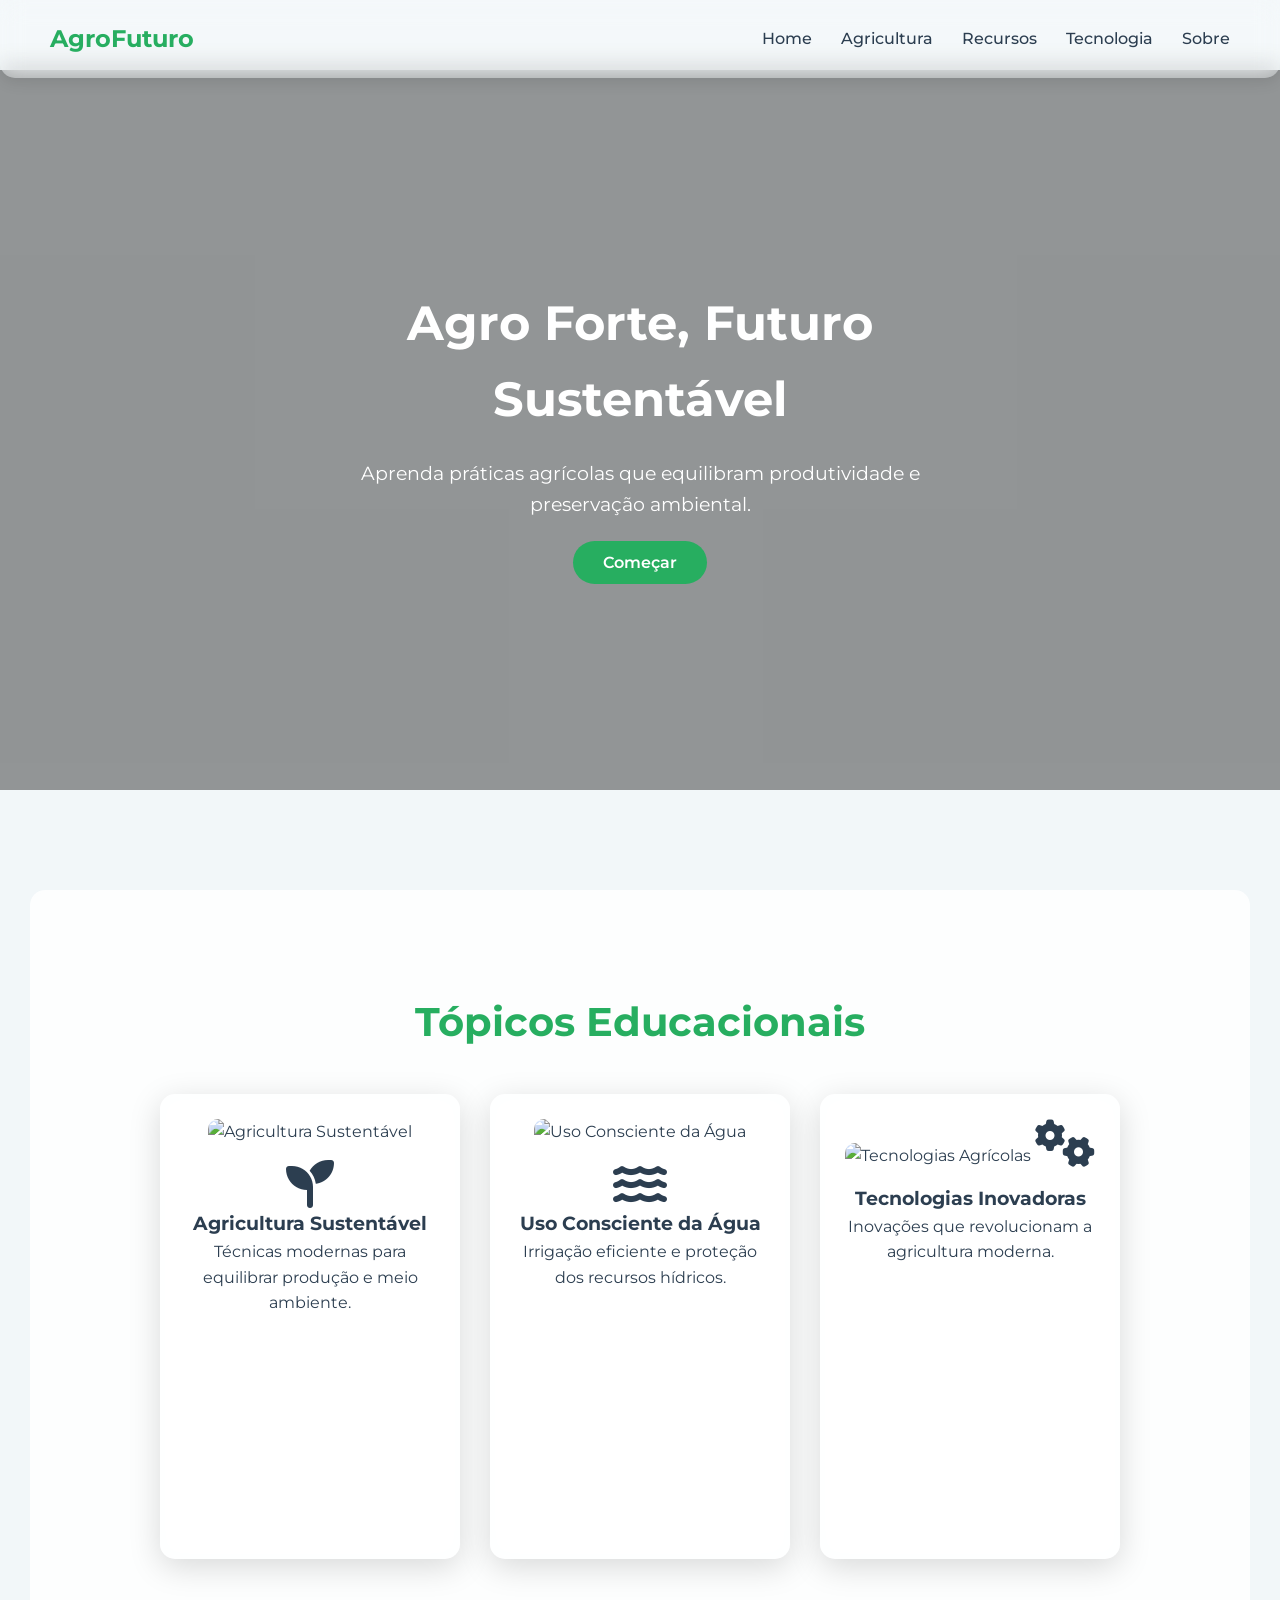
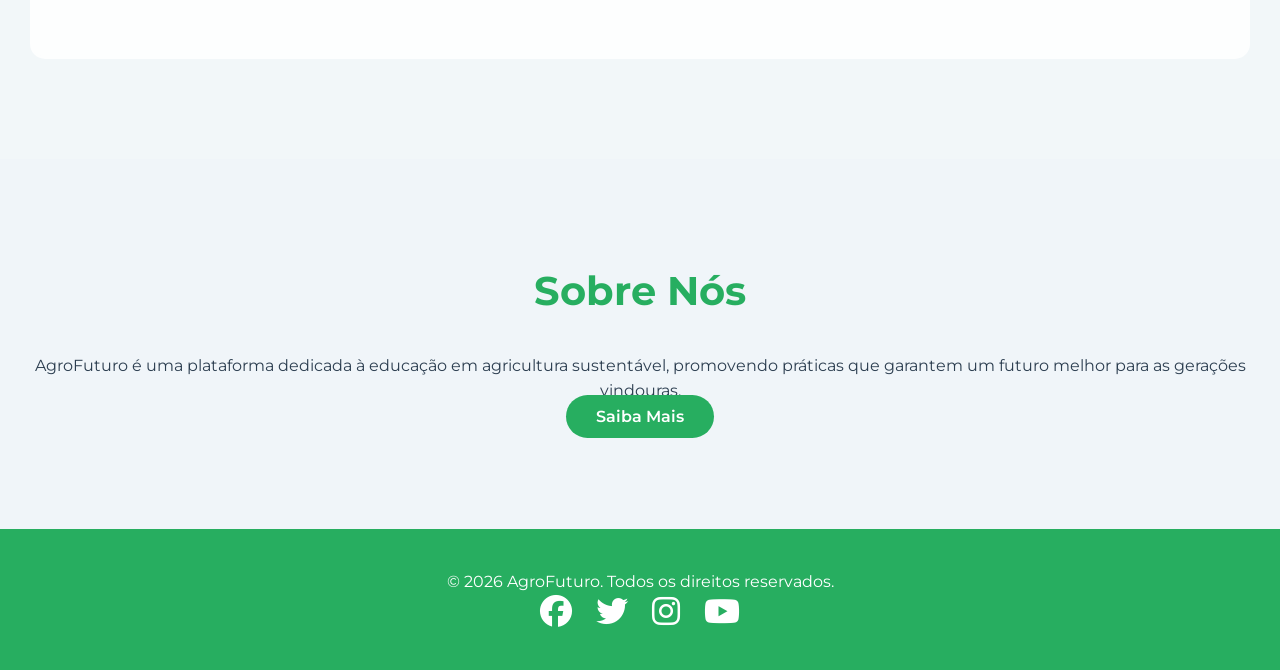
==== index.html @ 4028613e "att 1" ====
<!DOCTYPE html>
<html lang="pt-BR">
<head>
<meta charset="UTF-8">
<meta name="viewport" content="width=device-width, initial-scale=1.0">
<title>AgroFuturo - Home</title>
<link rel="stylesheet" href="style.css">
<link href="https://fonts.googleapis.com/css2?family=Montserrat:wght@400;500;600;700&display=swap" rel="stylesheet">
<link rel="stylesheet" href="https://cdnjs.cloudflare.com/ajax/libs/font-awesome/6.4.0/css/all.min.css">
</head>
<body>
<header id="navbar">
  <div class="logo">AgroFuturo</div>
  <nav>
    <a href="index.html">Home</a>
    <a href="agricultura.html">Agricultura</a>
    <a href="recursos.html">Recursos</a>
    <a href="tecnologia.html">Tecnologia</a>
    <a href="sobre.html">Sobre</a>
  </nav>
</header>

<section id="hero" style="background-image:url('https://images.unsplash.com/photo-1501004318641-b39e6451bec6?auto=format&fit=crop&w=1400&q=80');">
  <div class="hero-overlay">
    <div class="hero-content">
      <h1>Agro Forte, Futuro Sustentável</h1>
      <p>Aprenda práticas agrícolas que equilibram produtividade e preservação ambiental.</p>
      <a href="#topicos" class="btn">Começar</a>
    </div>
  </div>
</section>

<section id="topicos" class="section parallax-bg" style="background-image: url('https://images.unsplash.com/photo-1574943320219-553eb213f72d?auto=format&fit=crop&w=1400&q=80');">
  <div class="section-overlay">
    <h2>Tópicos Educacionais</h2>
    <div class="topics-container">
      <div class="topic-card fade-in">
        <img src="https://images.unsplash.com/photo-1514412076813-196c0c6f6f5d?auto=format&fit=crop&w=600&q=80" alt="Agricultura Sustentável">
        <i class="fas fa-seedling fa-3x"></i>
        <h3>Agricultura Sustentável</h3>
        <p>Técnicas modernas para equilibrar produção e meio ambiente.</p>
        <iframe width="100%" height="200" src="https://www.youtube.com/embed/VIDEO_ID_1" frameborder="0" allowfullscreen></iframe>
      </div>
      <div class="topic-card fade-in">
        <img src="https://images.unsplash.com/photo-1567306226416-28f0efdc88ce?auto=format&fit=crop&w=600&q=80" alt="Uso Consciente da Água">
        <i class="fas fa-water fa-3x"></i>
        <h3>Uso Consciente da Água</h3>
        <p>Irrigação eficiente e proteção dos recursos hídricos.</p>
        <iframe width="100%" height="200" src="https://www.youtube.com/embed/VIDEO_ID_2" frameborder="0" allowfullscreen></iframe>
      </div>
      <div class="topic-card fade-in">
        <img src="https://images.unsplash.com/photo-1592982375567-7b3930a7f9a0?auto=format&fit=crop&w=600&q=80" alt="Tecnologias Agrícolas">
        <i class="fas fa-cogs fa-3x"></i>
        <h3>Tecnologias Inovadoras</h3>
        <p>Inovações que revolucionam a agricultura moderna.</p>
        <iframe width="100%" height="200" src="https://www.youtube.com/embed/VIDEO_ID_3" frameborder="0" allowfullscreen></iframe>
      </div>
    </div>
  </div>
</section>

<section class="section section-alt">
  <h2>Sobre Nós</h2>
  <p>AgroFuturo é uma plataforma dedicada à educação em agricultura sustentável, promovendo práticas que garantem um futuro melhor para as gerações vindouras.</p>
  <a href="sobre.html" class="btn">Saiba Mais</a>
</section>

<footer>
  <p>&copy; 2026 AgroFuturo. Todos os direitos reservados.</p>
  <div class="socials">
    <a href="#"><i class="fab fa-facebook fa-2x"></i></a>
    <a href="#"><i class="fab fa-twitter fa-2x"></i></a>
    <a href="#"><i class="fab fa-instagram fa-2x"></i></a>
    <a href="#"><i class="fab fa-youtube fa-2x"></i></a>
  </div>
</footer>

<script src="script.js"></script>
</body>
</html>
---- style.css ----
/* Reset */
* { margin:0; padding:0; box-sizing:border-box; scroll-behavior: smooth; }
body { font-family: 'Montserrat', sans-serif; background:#f2f7f9; color:#2c3e50; line-height:1.6; }

/* Navbar glass */
header {
  position: fixed;
  width: 100%;
  top:0;
  left:0;
  display:flex;
  justify-content:space-between;
  align-items:center;
  padding:20px 50px;
  background: rgba(255,255,255,0.2);
  backdrop-filter: blur(12px);
  border-radius: 0 0 15px 15px;
  box-shadow: 0 4px 15px rgba(0,0,0,0.1);
  transition: all 0.3s ease;
  z-index: 1000;
}
header.scrolled { padding: 10px 100px; background: rgba(255,255,255,0.15); border-radius:0 0 15px 15px; }
header .logo { font-weight:700; font-size:1.5rem; color:#27ae60; }
header nav a { text-decoration:none; margin-left:25px; font-weight:500; color:#2c3e50; transition:color 0.3s; }
header nav a:hover { color:#27ae60; }

/* Hero */
section[id$='hero'] {
  height:80vh;
  background-size:cover;
  background-attachment: fixed;
  display:flex;
  justify-content:center;
  align-items:center;
  position:relative;
  margin-top:70px;
}
.hero-overlay { width:100%; height:100%; background: rgba(0,0,0,0.4); display:flex; justify-content:center; align-items:center; }
.hero-content { text-align:center; color:#fff; max-width:700px; padding:0 20px; }
.hero-content h1 { font-size:3rem; margin-bottom:20px; }
.hero-content p { font-size:1.2rem; margin-bottom:30px; }
.btn { padding:12px 30px; background:#27ae60; color:#fff; font-weight:600; border-radius:25px; text-decoration:none; transition:background 0.3s; }
.btn:hover { background:#1e8449; }

/* Sections */
.section { padding:100px 20px; text-align:center; }
.section-alt { background:#f0f5f9; }
.parallax-bg {
  background-size: cover;
  background-attachment: fixed;
  background-position: center;
  position: relative;
}
.section-overlay {
  background: rgba(255, 255, 255, 0.8);
  backdrop-filter: blur(5px);
  padding: 100px 20px;
  border-radius: 15px;
  margin: 0 10px;
}
.topics-container { display:flex; flex-wrap:wrap; justify-content:center; gap:30px; margin-top:40px; }

/* Cards */
.topic-card {
  background: rgba(255,255,255,0.25);
  backdrop-filter: blur(12px);
  padding:25px;
  border-radius:15px;
  width:300px;
  box-shadow:0 8px 32px rgba(0,0,0,0.15);
  transition: transform 0.3s, box-shadow 0.3s, opacity 0.5s;
  cursor:pointer;
  opacity:0;
  transform: translateY(50px);
  overflow: hidden;
}
.topic-card img { width:100%; border-radius:10px; margin-bottom:15px; transition: transform 0.3s; }
.topic-card iframe { width:100%; margin-top:10px; border-radius:10px; transition: transform 0.3s; }
.topic-card:hover { transform: translateY(-10px) scale(1.02); box-shadow:0 12px 32px rgba(0,0,0,0.25); }
.topic-card:hover img, .topic-card:hover iframe { transform: scale(1.05); }
.topic-card.active { opacity:1; transform: translateY(0); }
.topic-card.fade-in { animation: fadeIn 1s ease-out; }
.topic-card.slide-left { animation: slideLeft 1s ease-out; }
.topic-card.zoom { animation: zoom 1s ease-out; }

@keyframes fadeIn {
  from { opacity: 0; }
  to { opacity: 1; }
}
@keyframes slideLeft {
  from { transform: translateX(-50px); opacity: 0; }
  to { transform: translateX(0); opacity: 1; }
}
@keyframes zoom {
  from { transform: scale(0.8); opacity: 0; }
  to { transform: scale(1); opacity: 1; }
}

.section h2 { font-size:2.5rem; margin-bottom:30px; color:#27ae60; }

/* Footer */
footer { background:#27ae60; color:#fff; padding:40px 20px; text-align:center; }
footer .socials a { color:#fff; margin:0 10px; transition: color 0.3s; }
footer .socials a:hover { color:#dff0e0; }

/* Responsivo */
@media(max-width:768px){
  header { padding:15px 20px; }
  header.scrolled { padding:10px 30px; }
  .topics-container { flex-direction:column; align-items:center; }
  .topic-card { width:90%; }
  .hero-content h1 { font-size:2rem; }
  .hero-content p { font-size:1rem; }
  .section { padding:50px 20px; }
  .section-overlay { padding:50px 20px; }
}
@media(min-width:769px) and (max-width:1024px){
  .topics-container { gap:20px; }
  .topic-card { width:250px; }
}
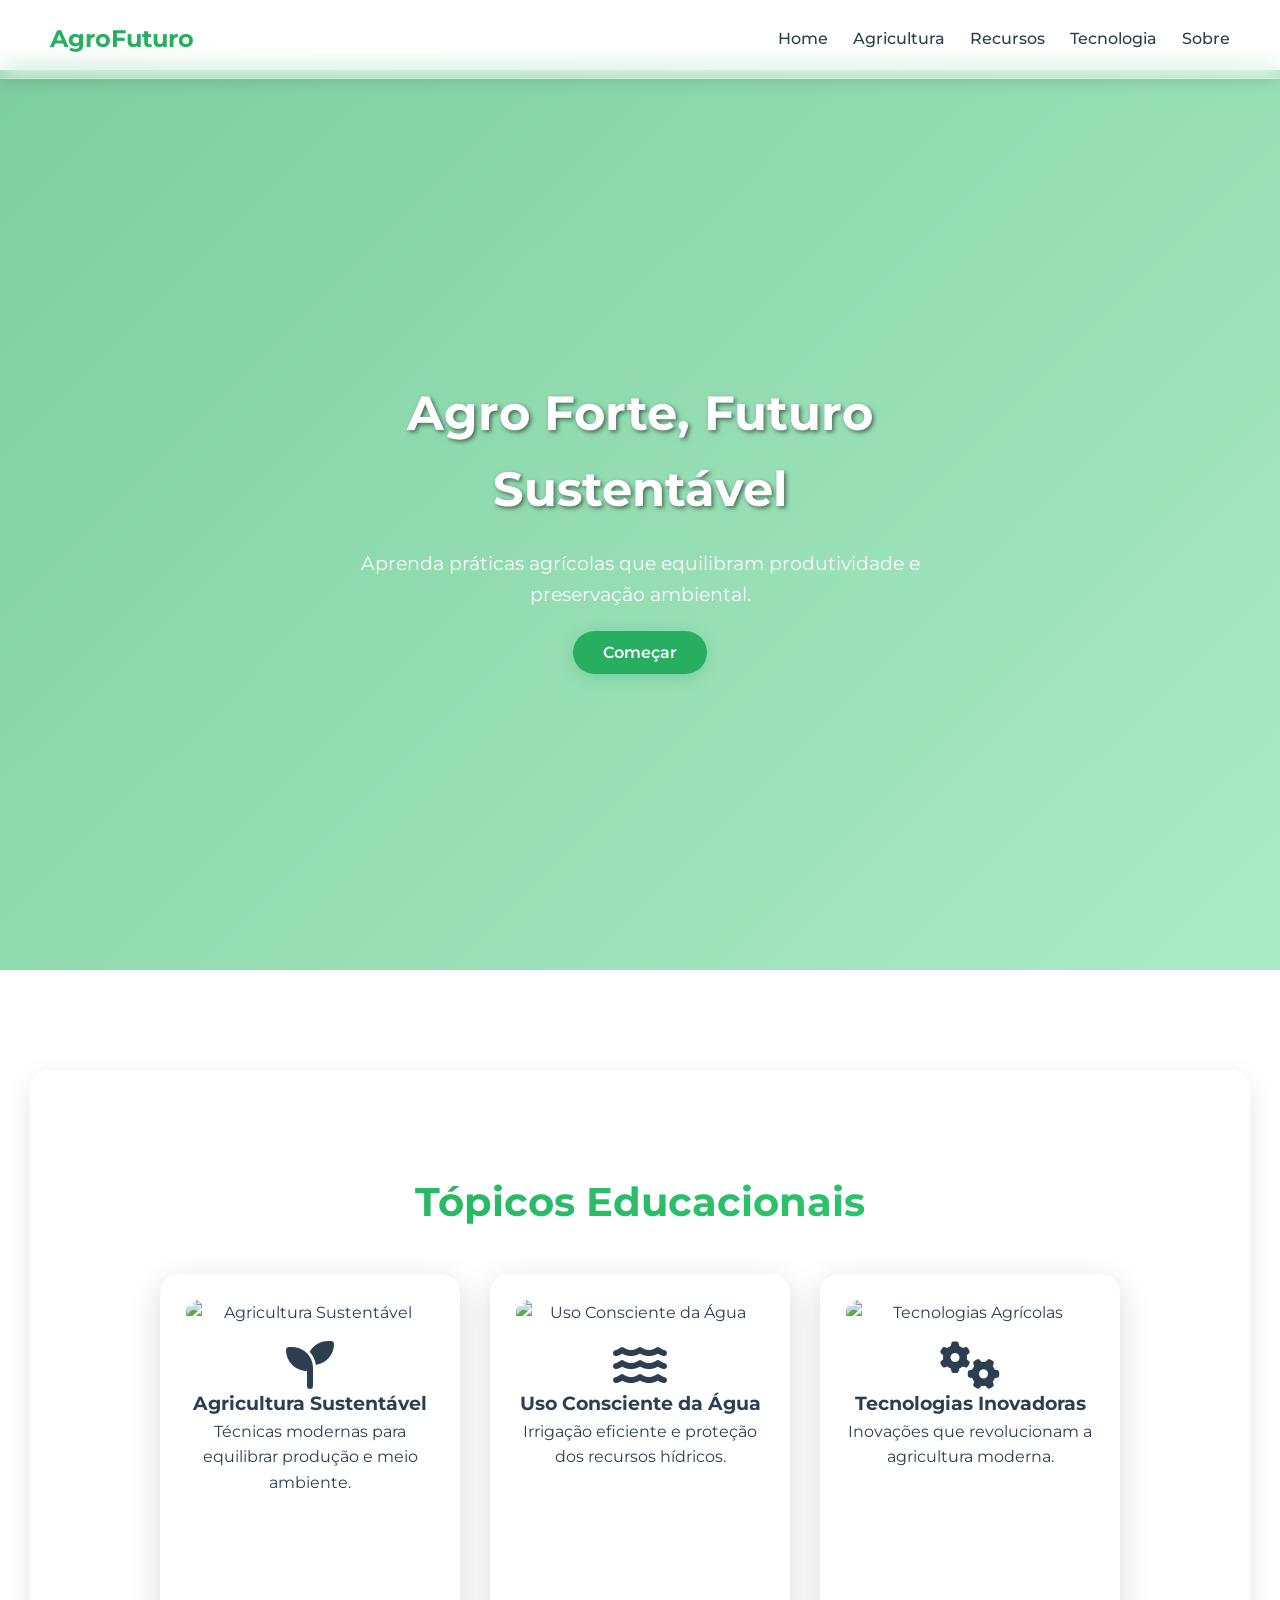
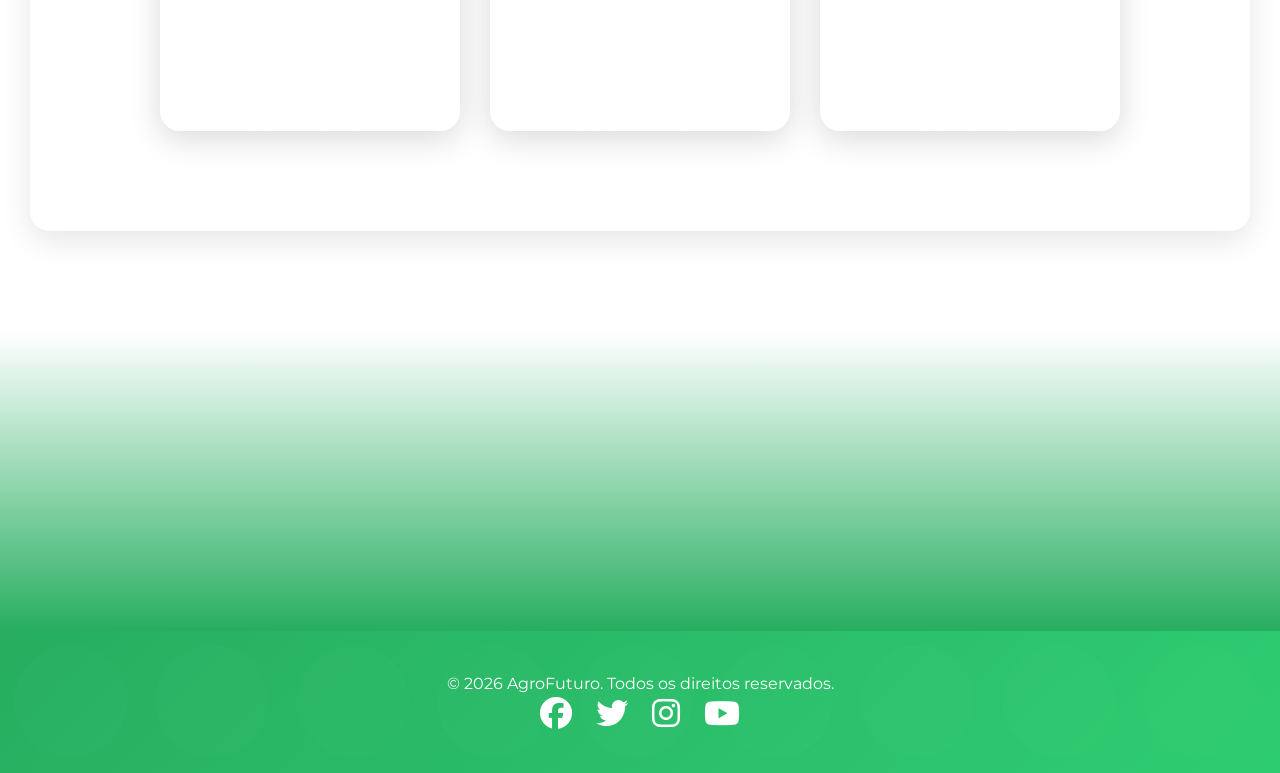
==== commit 04f9b590: "Novo ajuste" ====
--- a/index.html
+++ b/index.html
@@ -8,7 +8,10 @@
 <link href="https://fonts.googleapis.com/css2?family=Montserrat:wght@400;500;600;700&display=swap" rel="stylesheet">
 <link rel="stylesheet" href="https://cdnjs.cloudflare.com/ajax/libs/font-awesome/6.4.0/css/all.min.css">
 </head>
-<body>
+<body style="background: url('https://images.unsplash.com/photo-1501004318641-b39e6451bec6?auto=format&fit=crop&w=1400&q=80') fixed center / cover;">
+
+<div id="progress-bar"></div>
+
 <header id="navbar">
   <div class="logo">AgroFuturo</div>
   <nav>
@@ -18,9 +21,14 @@
     <a href="tecnologia.html">Tecnologia</a>
     <a href="sobre.html">Sobre</a>
   </nav>
+  <div class="hamburger">
+    <div></div>
+    <div></div>
+    <div></div>
+  </div>
 </header>
 
-<section id="hero" style="background-image:url('https://images.unsplash.com/photo-1501004318641-b39e6451bec6?auto=format&fit=crop&w=1400&q=80');">
+<section id="hero">
   <div class="hero-overlay">
     <div class="hero-content">
       <h1>Agro Forte, Futuro Sustentável</h1>
@@ -30,7 +38,7 @@
   </div>
 </section>
 
-<section id="topicos" class="section parallax-bg" style="background-image: url('https://images.unsplash.com/photo-1574943320219-553eb213f72d?auto=format&fit=crop&w=1400&q=80');">
+<section id="topicos" class="section">
   <div class="section-overlay">
     <h2>Tópicos Educacionais</h2>
     <div class="topics-container">
@@ -59,11 +67,7 @@
   </div>
 </section>
 
-<section class="section section-alt">
-  <h2>Sobre Nós</h2>
-  <p>AgroFuturo é uma plataforma dedicada à educação em agricultura sustentável, promovendo práticas que garantem um futuro melhor para as gerações vindouras.</p>
-  <a href="sobre.html" class="btn">Saiba Mais</a>
-</section>
+<section class="transition"></section>
 
 <footer>
   <p>&copy; 2026 AgroFuturo. Todos os direitos reservados.</p>
@@ -75,6 +79,8 @@
   </div>
 </footer>
 
+<button id="back-to-top"><i class="fas fa-arrow-up"></i></button>
+
 <script src="script.js"></script>
 </body>
 </html>
--- a/style.css
+++ b/style.css
@@ -1,6 +1,15 @@
 /* Reset */
 * { margin:0; padding:0; box-sizing:border-box; scroll-behavior: smooth; }
-body { font-family: 'Montserrat', sans-serif; background:#f2f7f9; color:#2c3e50; line-height:1.6; }
+:root {
+  --primary-color: #27ae60;
+  --secondary-color: #2ecc71;
+  --accent-color: #f39c12;
+  --text-color: #2c3e50;
+  --bg-color: #f2f7f9;
+  --glass-bg: rgba(255,255,255,0.2);
+  --glass-border: rgba(255,255,255,0.3);
+}
+body { font-family: 'Montserrat', sans-serif; background: var(--bg-color); color: var(--text-color); line-height:1.6; }
 
 /* Navbar glass */
 header {
@@ -12,39 +21,56 @@
   justify-content:space-between;
   align-items:center;
   padding:20px 50px;
-  background: rgba(255,255,255,0.2);
+  background: var(--glass-bg);
   backdrop-filter: blur(12px);
-  border-radius: 0 0 15px 15px;
+  border-bottom: 1px solid var(--glass-border);
   box-shadow: 0 4px 15px rgba(0,0,0,0.1);
   transition: all 0.3s ease;
   z-index: 1000;
 }
-header.scrolled { padding: 10px 100px; background: rgba(255,255,255,0.15); border-radius:0 0 15px 15px; }
-header .logo { font-weight:700; font-size:1.5rem; color:#27ae60; }
-header nav a { text-decoration:none; margin-left:25px; font-weight:500; color:#2c3e50; transition:color 0.3s; }
-header nav a:hover { color:#27ae60; }
+header.scrolled { padding: 10px 100px; background: rgba(255,255,255,0.15); }
+header .logo { font-weight:700; font-size:1.5rem; color: var(--primary-color); }
+header nav { display: flex; }
+header nav a { text-decoration:none; margin-left:25px; font-weight:500; color: var(--text-color); transition:color 0.3s; position: relative; }
+header nav a::after { content: ''; position: absolute; width: 0; height: 2px; bottom: -5px; left: 0; background: var(--primary-color); transition: width 0.3s; }
+header nav a:hover::after { width: 100%; }
+header nav a:hover { color: var(--primary-color); }
+
+/* Hamburger Menu */
+.hamburger { display: none; cursor: pointer; }
+.hamburger div { width: 25px; height: 3px; background: var(--text-color); margin: 5px; transition: 0.3s; }
+.hamburger.active div:nth-child(1) { transform: rotate(-45deg) translate(-5px, 6px); }
+.hamburger.active div:nth-child(2) { opacity: 0; }
+.hamburger.active div:nth-child(3) { transform: rotate(45deg) translate(-5px, -6px); }
+nav.active { display: flex; flex-direction: column; position: absolute; top: 100%; left: 0; width: 100%; background: var(--glass-bg); backdrop-filter: blur(12px); padding: 20px; }
+nav.active a { margin: 10px 0; }
 
 /* Hero */
 section[id$='hero'] {
-  height:80vh;
+  height:100vh;
   background-size:cover;
-  background-attachment: fixed;
+  background-attachment: scroll;
   display:flex;
   justify-content:center;
   align-items:center;
   position:relative;
   margin-top:70px;
 }
-.hero-overlay { width:100%; height:100%; background: rgba(0,0,0,0.4); display:flex; justify-content:center; align-items:center; }
-.hero-content { text-align:center; color:#fff; max-width:700px; padding:0 20px; }
-.hero-content h1 { font-size:3rem; margin-bottom:20px; }
+.hero-overlay { width:100%; height:100%; background: linear-gradient(135deg, rgba(39,174,96,0.6), rgba(46,204,113,0.4)); display:flex; justify-content:center; align-items:center; }
+.hero-content { text-align:center; color:#fff; max-width:700px; padding:0 20px; animation: fadeInUp 1s ease-out; }
+.hero-content h1 { font-size:3rem; margin-bottom:20px; text-shadow: 2px 2px 4px rgba(0,0,0,0.5); }
 .hero-content p { font-size:1.2rem; margin-bottom:30px; }
-.btn { padding:12px 30px; background:#27ae60; color:#fff; font-weight:600; border-radius:25px; text-decoration:none; transition:background 0.3s; }
-.btn:hover { background:#1e8449; }
+.btn { padding:12px 30px; background: var(--primary-color); color:#fff; font-weight:600; border-radius:25px; text-decoration:none; transition: all 0.3s; box-shadow: 0 4px 15px rgba(39,174,96,0.3); }
+.btn:hover { background: var(--secondary-color); transform: translateY(-2px); box-shadow: 0 6px 20px rgba(39,174,96,0.4); }
+
+@keyframes fadeInUp {
+  from { opacity: 0; transform: translateY(30px); }
+  to { opacity: 1; transform: translateY(0); }
+}
 
 /* Sections */
 .section { padding:100px 20px; text-align:center; }
-.section-alt { background:#f0f5f9; }
+.section-alt { background: linear-gradient(135deg, var(--bg-color), #e8f5e8); }
 .parallax-bg {
   background-size: cover;
   background-attachment: fixed;
@@ -52,61 +78,80 @@
   position: relative;
 }
 .section-overlay {
-  background: rgba(255, 255, 255, 0.8);
-  backdrop-filter: blur(5px);
+  background: rgba(255, 255, 255, 0.3);
+  backdrop-filter: blur(10px);
   padding: 100px 20px;
-  border-radius: 15px;
+  border-radius: 20px;
   margin: 0 10px;
+  box-shadow: 0 10px 30px rgba(0,0,0,0.1);
 }
 .topics-container { display:flex; flex-wrap:wrap; justify-content:center; gap:30px; margin-top:40px; }
 
 /* Cards */
 .topic-card {
-  background: rgba(255,255,255,0.25);
-  backdrop-filter: blur(12px);
+  background: linear-gradient(135deg, rgba(255,255,255,0.3), rgba(255,255,255,0.1));
+  backdrop-filter: blur(15px);
   padding:25px;
-  border-radius:15px;
+  border-radius:20px;
   width:300px;
   box-shadow:0 8px 32px rgba(0,0,0,0.15);
-  transition: transform 0.3s, box-shadow 0.3s, opacity 0.5s;
+  transition: all 0.4s cubic-bezier(0.25, 0.46, 0.45, 0.94);
   cursor:pointer;
-  opacity:0;
-  transform: translateY(50px);
+  opacity:1;
+  transform: translateY(0) scale(1);
   overflow: hidden;
-}
-.topic-card img { width:100%; border-radius:10px; margin-bottom:15px; transition: transform 0.3s; }
-.topic-card iframe { width:100%; margin-top:10px; border-radius:10px; transition: transform 0.3s; }
-.topic-card:hover { transform: translateY(-10px) scale(1.02); box-shadow:0 12px 32px rgba(0,0,0,0.25); }
-.topic-card:hover img, .topic-card:hover iframe { transform: scale(1.05); }
-.topic-card.active { opacity:1; transform: translateY(0); }
-.topic-card.fade-in { animation: fadeIn 1s ease-out; }
-.topic-card.slide-left { animation: slideLeft 1s ease-out; }
-.topic-card.zoom { animation: zoom 1s ease-out; }
+  border: 1px solid rgba(255,255,255,0.2);
+  min-height: 450px;
+  display: flex;
+  flex-direction: column;
+  justify-content: space-between;
+}
+.topic-card img { width:100%; border-radius:15px; margin-bottom:15px; transition: transform 0.4s; }
+.topic-card iframe { width:100%; margin-top:10px; border-radius:15px; transition: transform 0.4s; flex-grow: 1; }
+.topic-card:hover { transform: translateY(-15px) scale(1.05); box-shadow:0 15px 40px rgba(0,0,0,0.2); }
+.topic-card:hover img, .topic-card:hover iframe { transform: scale(1.08); }
+.topic-card.active { opacity:1; transform: translateY(0) scale(1); }
+.topic-card.fade-in { animation: fadeIn 1.2s ease-out; }
+.topic-card.slide-left { animation: slideLeft 1.2s ease-out; }
+.topic-card.zoom { animation: zoom 1.2s ease-out; }
 
 @keyframes fadeIn {
-  from { opacity: 0; }
-  to { opacity: 1; }
+  from { opacity: 0; transform: translateY(50px) scale(0.9); }
+  to { opacity: 1; transform: translateY(0) scale(1); }
 }
 @keyframes slideLeft {
-  from { transform: translateX(-50px); opacity: 0; }
-  to { transform: translateX(0); opacity: 1; }
+  from { transform: translateX(-50px) scale(0.9); opacity: 0; }
+  to { transform: translateX(0) scale(1); opacity: 1; }
 }
 @keyframes zoom {
   from { transform: scale(0.8); opacity: 0; }
   to { transform: scale(1); opacity: 1; }
 }
 
-.section h2 { font-size:2.5rem; margin-bottom:30px; color:#27ae60; }
+.section h2 { font-size:2.5rem; margin-bottom:30px; color: var(--primary-color); background: linear-gradient(45deg, var(--primary-color), var(--secondary-color)); background-clip: text; -webkit-background-clip: text; -webkit-text-fill-color: transparent; }
 
 /* Footer */
-footer { background:#27ae60; color:#fff; padding:40px 20px; text-align:center; }
-footer .socials a { color:#fff; margin:0 10px; transition: color 0.3s; }
-footer .socials a:hover { color:#dff0e0; }
-
-/* Responsivo */
+footer { background: linear-gradient(135deg, var(--primary-color), var(--secondary-color)); color:#fff; padding:40px 20px; text-align:center; position: relative; }
+footer::before { content: ''; position: absolute; top: 0; left: 0; right: 0; bottom: 0; background: url('data:image/svg+xml,<svg xmlns="http://www.w3.org/2000/svg" viewBox="0 0 100 100"><circle cx="50" cy="50" r="40" fill="rgba(255,255,255,0.1)"/></svg>') repeat; opacity: 0.1; }
+footer .socials a { color:#fff; margin:0 10px; transition: all 0.3s; }
+footer .socials a:hover { color: var(--accent-color); transform: scale(1.2); }
+
+/* Scroll Progress Bar */
+#progress-bar {
+  position: fixed;
+  top: 0;
+  left: 0;
+  width: 0%;
+  height: 4px;
+  background: linear-gradient(90deg, var(--primary-color), var(--secondary-color));
+  z-index: 1001;
+  transition: width 0.3s ease;
+}
 @media(max-width:768px){
   header { padding:15px 20px; }
   header.scrolled { padding:10px 30px; }
+  header nav { display: none; }
+  .hamburger { display: block; }
   .topics-container { flex-direction:column; align-items:center; }
   .topic-card { width:90%; }
   .hero-content h1 { font-size:2rem; }
@@ -117,4 +162,40 @@
 @media(min-width:769px) and (max-width:1024px){
   .topics-container { gap:20px; }
   .topic-card { width:250px; }
+}
+
+/* Back to Top Button */
+#back-to-top {
+  position: fixed;
+  bottom: 20px;
+  right: 20px;
+  width: 50px;
+  height: 50px;
+  background: var(--primary-color);
+  color: #fff;
+  border: none;
+  border-radius: 50%;
+  cursor: pointer;
+  opacity: 0;
+  visibility: hidden;
+  transition: all 0.3s;
+  z-index: 1000;
+  box-shadow: 0 4px 15px rgba(39,174,96,0.3);
+  display: flex;
+  align-items: center;
+  justify-content: center;
+}
+#back-to-top:hover {
+  background: var(--secondary-color);
+  transform: scale(1.1);
+}
+#back-to-top.show {
+  opacity: 1;
+  visibility: visible;
+}
+
+/* Transition section */
+.transition {
+  height: 300px;
+  background: linear-gradient(to bottom, rgba(255,255,255,0) 0%, var(--primary-color) 100%);
 }
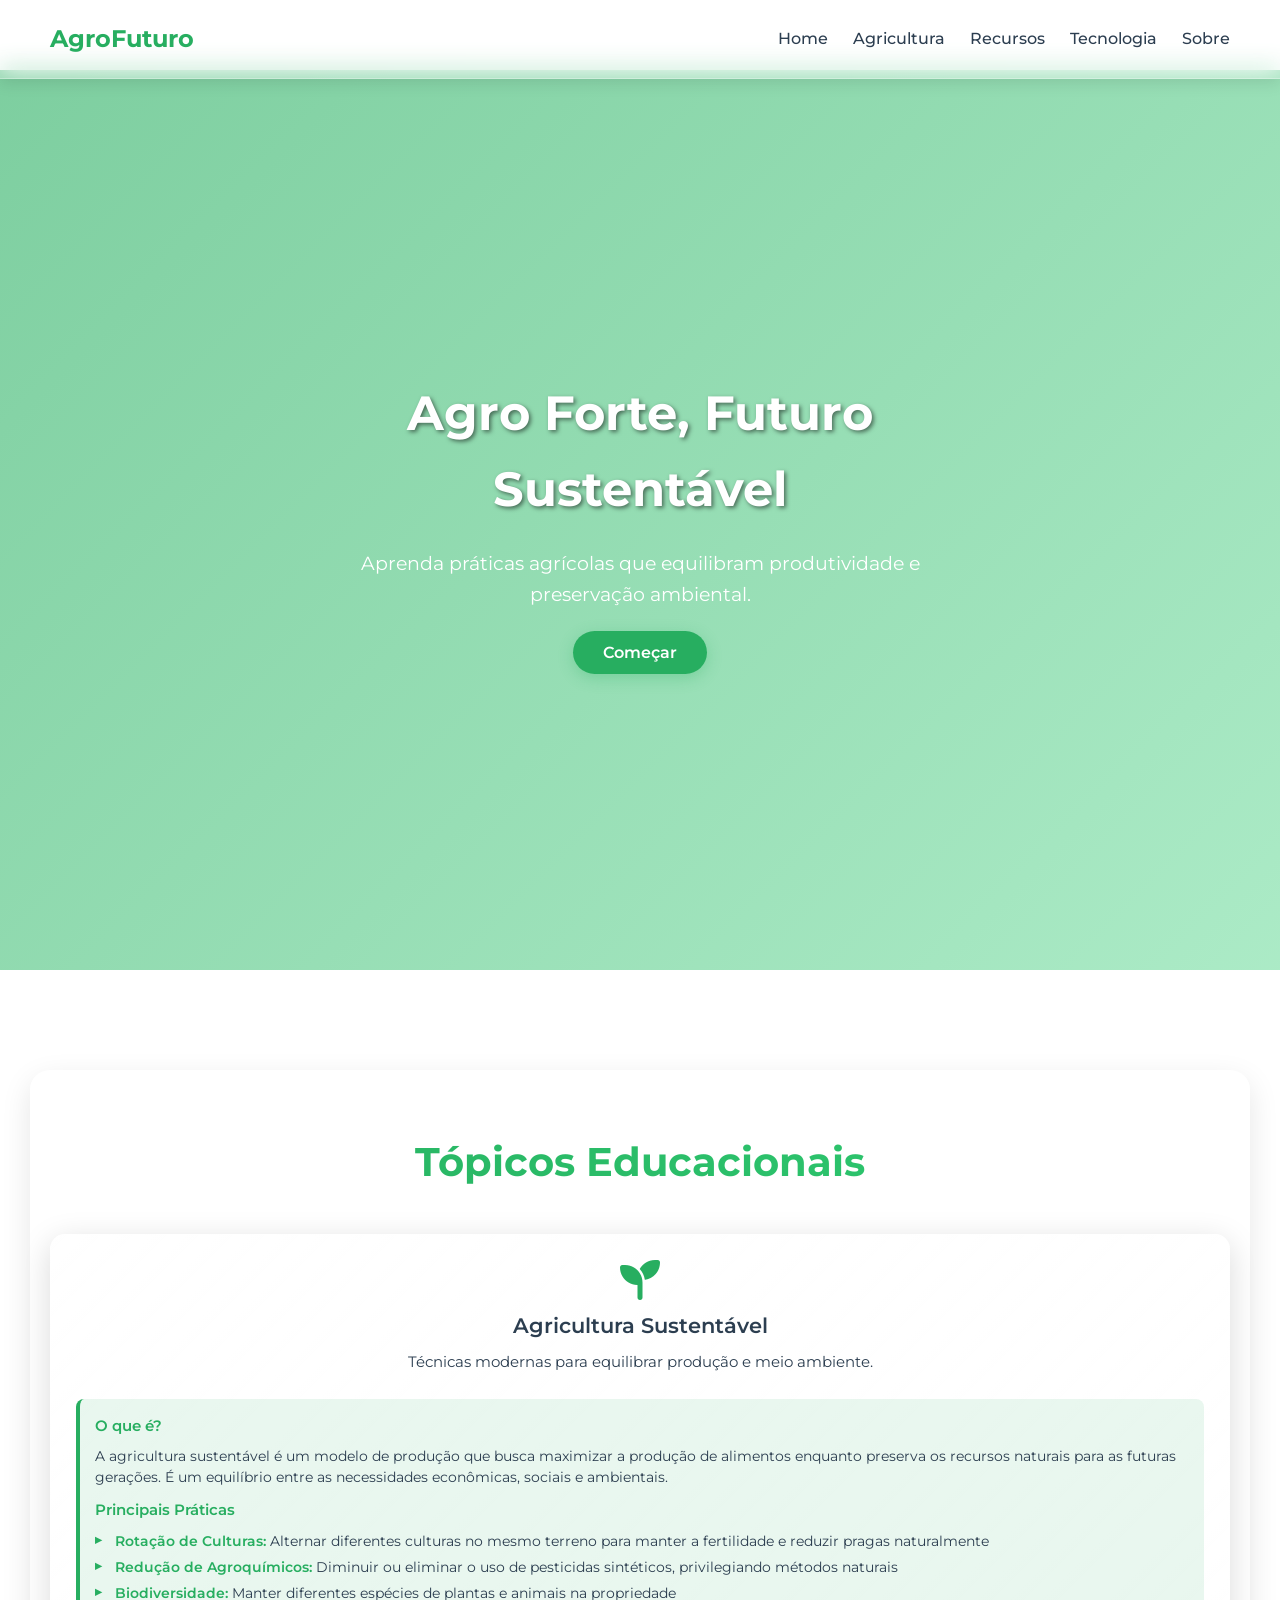
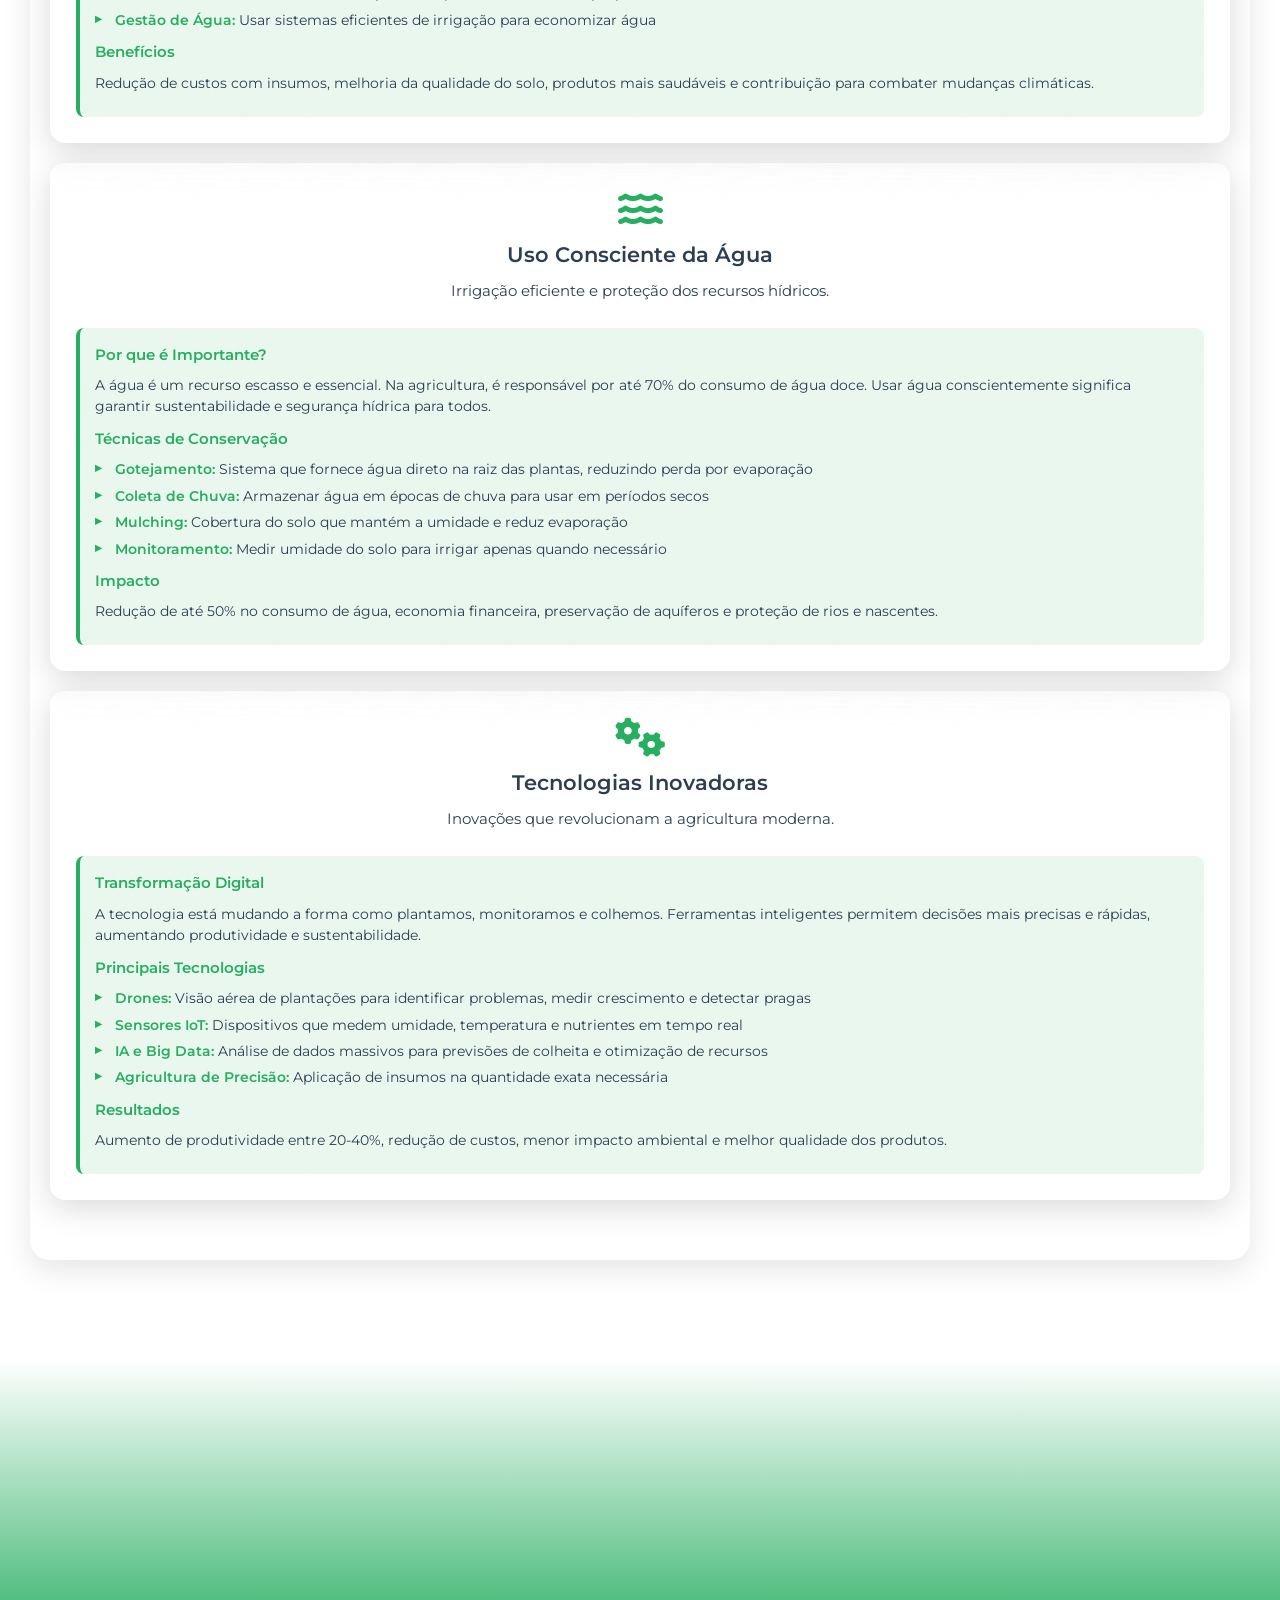
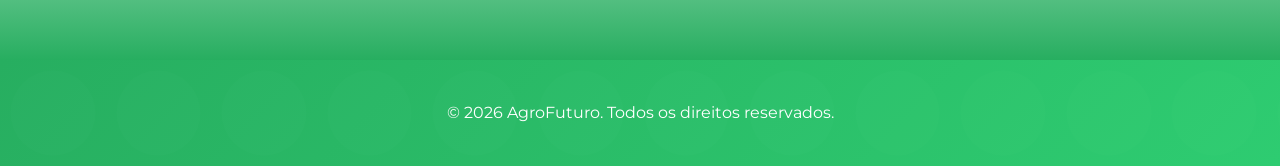
==== commit 152db3c9: "att 3" ====
--- a/index.html
+++ b/index.html
@@ -43,25 +43,64 @@
     <h2>Tópicos Educacionais</h2>
     <div class="topics-container">
       <div class="topic-card fade-in">
-        <img src="https://images.unsplash.com/photo-1514412076813-196c0c6f6f5d?auto=format&fit=crop&w=600&q=80" alt="Agricultura Sustentável">
         <i class="fas fa-seedling fa-3x"></i>
         <h3>Agricultura Sustentável</h3>
         <p>Técnicas modernas para equilibrar produção e meio ambiente.</p>
-        <iframe width="100%" height="200" src="https://www.youtube.com/embed/VIDEO_ID_1" frameborder="0" allowfullscreen></iframe>
+        <div class="topic-explanation">
+          <h4>O que é?</h4>
+          <p>A agricultura sustentável é um modelo de produção que busca maximizar a produção de alimentos enquanto preserva os recursos naturais para as futuras gerações. É um equilíbrio entre as necessidades econômicas, sociais e ambientais.</p>
+          
+          <h4>Principais Práticas</h4>
+          <ul>
+            <li><strong>Rotação de Culturas:</strong> Alternar diferentes culturas no mesmo terreno para manter a fertilidade e reduzir pragas naturalmente</li>
+            <li><strong>Redução de Agroquímicos:</strong> Diminuir ou eliminar o uso de pesticidas sintéticos, privilegiando métodos naturais</li>
+            <li><strong>Biodiversidade:</strong> Manter diferentes espécies de plantas e animais na propriedade</li>
+            <li><strong>Gestão de Água:</strong> Usar sistemas eficientes de irrigação para economizar água</li>
+          </ul>
+          
+          <h4>Benefícios</h4>
+          <p>Redução de custos com insumos, melhoria da qualidade do solo, produtos mais saudáveis e contribuição para combater mudanças climáticas.</p>
+        </div>
       </div>
       <div class="topic-card fade-in">
-        <img src="https://images.unsplash.com/photo-1567306226416-28f0efdc88ce?auto=format&fit=crop&w=600&q=80" alt="Uso Consciente da Água">
         <i class="fas fa-water fa-3x"></i>
         <h3>Uso Consciente da Água</h3>
         <p>Irrigação eficiente e proteção dos recursos hídricos.</p>
-        <iframe width="100%" height="200" src="https://www.youtube.com/embed/VIDEO_ID_2" frameborder="0" allowfullscreen></iframe>
+        <div class="topic-explanation">
+          <h4>Por que é Importante?</h4>
+          <p>A água é um recurso escasso e essencial. Na agricultura, é responsável por até 70% do consumo de água doce. Usar água conscientemente significa garantir sustentabilidade e segurança hídrica para todos.</p>
+          
+          <h4>Técnicas de Conservação</h4>
+          <ul>
+            <li><strong>Gotejamento:</strong> Sistema que fornece água direto na raiz das plantas, reduzindo perda por evaporação</li>
+            <li><strong>Coleta de Chuva:</strong> Armazenar água em épocas de chuva para usar em períodos secos</li>
+            <li><strong>Mulching:</strong> Cobertura do solo que mantém a umidade e reduz evaporação</li>
+            <li><strong>Monitoramento:</strong> Medir umidade do solo para irrigar apenas quando necessário</li>
+          </ul>
+          
+          <h4>Impacto</h4>
+          <p>Redução de até 50% no consumo de água, economia financeira, preservação de aquíferos e proteção de rios e nascentes.</p>
+        </div>
       </div>
       <div class="topic-card fade-in">
-        <img src="https://images.unsplash.com/photo-1592982375567-7b3930a7f9a0?auto=format&fit=crop&w=600&q=80" alt="Tecnologias Agrícolas">
         <i class="fas fa-cogs fa-3x"></i>
         <h3>Tecnologias Inovadoras</h3>
         <p>Inovações que revolucionam a agricultura moderna.</p>
-        <iframe width="100%" height="200" src="https://www.youtube.com/embed/VIDEO_ID_3" frameborder="0" allowfullscreen></iframe>
+        <div class="topic-explanation">
+          <h4>Transformação Digital</h4>
+          <p>A tecnologia está mudando a forma como plantamos, monitoramos e colhemos. Ferramentas inteligentes permitem decisões mais precisas e rápidas, aumentando produtividade e sustentabilidade.</p>
+          
+          <h4>Principais Tecnologias</h4>
+          <ul>
+            <li><strong>Drones:</strong> Visão aérea de plantações para identificar problemas, medir crescimento e detectar pragas</li>
+            <li><strong>Sensores IoT:</strong> Dispositivos que medem umidade, temperatura e nutrientes em tempo real</li>
+            <li><strong>IA e Big Data:</strong> Análise de dados massivos para previsões de colheita e otimização de recursos</li>
+            <li><strong>Agricultura de Precisão:</strong> Aplicação de insumos na quantidade exata necessária</li>
+          </ul>
+          
+          <h4>Resultados</h4>
+          <p>Aumento de produtividade entre 20-40%, redução de custos, menor impacto ambiental e melhor qualidade dos produtos.</p>
+        </div>
       </div>
     </div>
   </div>
@@ -71,12 +110,6 @@
 
 <footer>
   <p>&copy; 2026 AgroFuturo. Todos os direitos reservados.</p>
-  <div class="socials">
-    <a href="#"><i class="fab fa-facebook fa-2x"></i></a>
-    <a href="#"><i class="fab fa-twitter fa-2x"></i></a>
-    <a href="#"><i class="fab fa-instagram fa-2x"></i></a>
-    <a href="#"><i class="fab fa-youtube fa-2x"></i></a>
-  </div>
 </footer>
 
 <button id="back-to-top"><i class="fas fa-arrow-up"></i></button>
--- a/style.css
+++ b/style.css
@@ -80,41 +80,101 @@
 .section-overlay {
   background: rgba(255, 255, 255, 0.3);
   backdrop-filter: blur(10px);
-  padding: 100px 20px;
+  padding: 60px 20px;
   border-radius: 20px;
   margin: 0 10px;
   box-shadow: 0 10px 30px rgba(0,0,0,0.1);
 }
-.topics-container { display:flex; flex-wrap:wrap; justify-content:center; gap:30px; margin-top:40px; }
+.topics-container { 
+  display: flex; 
+  flex-direction: column;
+  justify-content: flex-start;
+  gap: 20px; 
+  margin-top: 40px;
+  width: 100%;
+}
 
 /* Cards */
 .topic-card {
   background: linear-gradient(135deg, rgba(255,255,255,0.3), rgba(255,255,255,0.1));
   backdrop-filter: blur(15px);
-  padding:25px;
-  border-radius:20px;
-  width:300px;
-  box-shadow:0 8px 32px rgba(0,0,0,0.15);
+  padding: 25px;
+  border-radius: 15px;
+  width: 100%;
+  max-width: 1200px;
+  margin: 0 auto;
+  box-shadow: 0 8px 32px rgba(0,0,0,0.15);
   transition: all 0.4s cubic-bezier(0.25, 0.46, 0.45, 0.94);
-  cursor:pointer;
-  opacity:1;
+  cursor: pointer;
+  opacity: 1;
   transform: translateY(0) scale(1);
-  overflow: hidden;
+  overflow: visible;
   border: 1px solid rgba(255,255,255,0.2);
-  min-height: 450px;
+  height: auto;
   display: flex;
   flex-direction: column;
-  justify-content: space-between;
+  justify-content: flex-start;
+  flex-shrink: 0;
 }
 .topic-card img { width:100%; border-radius:15px; margin-bottom:15px; transition: transform 0.4s; }
-.topic-card iframe { width:100%; margin-top:10px; border-radius:15px; transition: transform 0.4s; flex-grow: 1; }
 .topic-card:hover { transform: translateY(-15px) scale(1.05); box-shadow:0 15px 40px rgba(0,0,0,0.2); }
-.topic-card:hover img, .topic-card:hover iframe { transform: scale(1.08); }
+.topic-card:hover img { transform: scale(1.08); }
 .topic-card.active { opacity:1; transform: translateY(0) scale(1); }
 .topic-card.fade-in { animation: fadeIn 1.2s ease-out; }
 .topic-card.slide-left { animation: slideLeft 1.2s ease-out; }
 .topic-card.zoom { animation: zoom 1.2s ease-out; }
 
+/* Topic Explanation */
+.topic-explanation {
+  background: rgba(39, 174, 96, 0.1);
+  border-left: 4px solid var(--primary-color);
+  padding: 15px;
+  border-radius: 8px;
+  margin-top: 10px;
+  text-align: left;
+}
+.topic-explanation h4 {
+  font-size: 0.95rem;
+  color: var(--primary-color);
+  margin-bottom: 8px;
+  margin-top: 10px;
+  font-weight: 600;
+}
+.topic-explanation h4:first-child {
+  margin-top: 0;
+}
+.topic-explanation p {
+  font-size: 0.88rem;
+  color: var(--text-color);
+  margin-bottom: 8px;
+  line-height: 1.5;
+}
+.topic-explanation ul {
+  list-style: none;
+  padding-left: 0;
+  margin-bottom: 0;
+}
+.topic-explanation li {
+  font-size: 0.88rem;
+  color: var(--text-color);
+  margin-bottom: 6px;
+  padding-left: 20px;
+  position: relative;
+  line-height: 1.45;
+}
+.topic-explanation li strong {
+  color: var(--primary-color);
+  font-weight: 600;
+}
+.topic-explanation li::before {
+  content: '▸';
+  position: absolute;
+  left: 0;
+  color: var(--primary-color);
+  font-weight: bold;
+  font-size: 0.8rem;
+}
+
 @keyframes fadeIn {
   from { opacity: 0; transform: translateY(50px) scale(0.9); }
   to { opacity: 1; transform: translateY(0) scale(1); }
@@ -128,13 +188,40 @@
   to { transform: scale(1); opacity: 1; }
 }
 
-.section h2 { font-size:2.5rem; margin-bottom:30px; color: var(--primary-color); background: linear-gradient(45deg, var(--primary-color), var(--secondary-color)); background-clip: text; -webkit-background-clip: text; -webkit-text-fill-color: transparent; }
+.section h2 { 
+  font-size:2.5rem; 
+  margin-bottom:30px; 
+  color: var(--primary-color); 
+  background: linear-gradient(45deg, var(--primary-color), var(--secondary-color)); 
+  background-clip: text; 
+  -webkit-background-clip: text; 
+  -webkit-text-fill-color: transparent;
+}
+
+.topic-card h3 {
+  font-size: 1.3rem;
+  margin-bottom: 12px;
+  color: var(--text-color);
+  font-weight: 600;
+  line-height: 1.3;
+}
+
+.topic-card > p {
+  font-size: 0.95rem;
+  margin-bottom: 15px;
+  line-height: 1.5;
+  color: var(--text-color);
+}
+
+.topic-card i {
+  margin-bottom: 12px;
+  color: var(--primary-color);
+  font-size: 2.5rem;
+}
 
 /* Footer */
 footer { background: linear-gradient(135deg, var(--primary-color), var(--secondary-color)); color:#fff; padding:40px 20px; text-align:center; position: relative; }
 footer::before { content: ''; position: absolute; top: 0; left: 0; right: 0; bottom: 0; background: url('data:image/svg+xml,<svg xmlns="http://www.w3.org/2000/svg" viewBox="0 0 100 100"><circle cx="50" cy="50" r="40" fill="rgba(255,255,255,0.1)"/></svg>') repeat; opacity: 0.1; }
-footer .socials a { color:#fff; margin:0 10px; transition: all 0.3s; }
-footer .socials a:hover { color: var(--accent-color); transform: scale(1.2); }
 
 /* Scroll Progress Bar */
 #progress-bar {
@@ -152,16 +239,30 @@
   header.scrolled { padding:10px 30px; }
   header nav { display: none; }
   .hamburger { display: block; }
-  .topics-container { flex-direction:column; align-items:center; }
-  .topic-card { width:90%; }
+  .topics-container { 
+    flex-direction: column;
+    gap: 15px;
+  }
+  .topic-card { 
+    width: 100%;
+    max-width: 100%;
+    height: auto;
+  }
   .hero-content h1 { font-size:2rem; }
   .hero-content p { font-size:1rem; }
   .section { padding:50px 20px; }
-  .section-overlay { padding:50px 20px; }
+  .section-overlay { padding:40px 20px; }
 }
 @media(min-width:769px) and (max-width:1024px){
-  .topics-container { gap:20px; }
-  .topic-card { width:250px; }
+  .topics-container { 
+    flex-direction: column;
+    gap: 15px;
+  }
+  .topic-card { 
+    width: 100%;
+    height: auto;
+    max-width: 95%;
+  }
 }
 
 /* Back to Top Button */
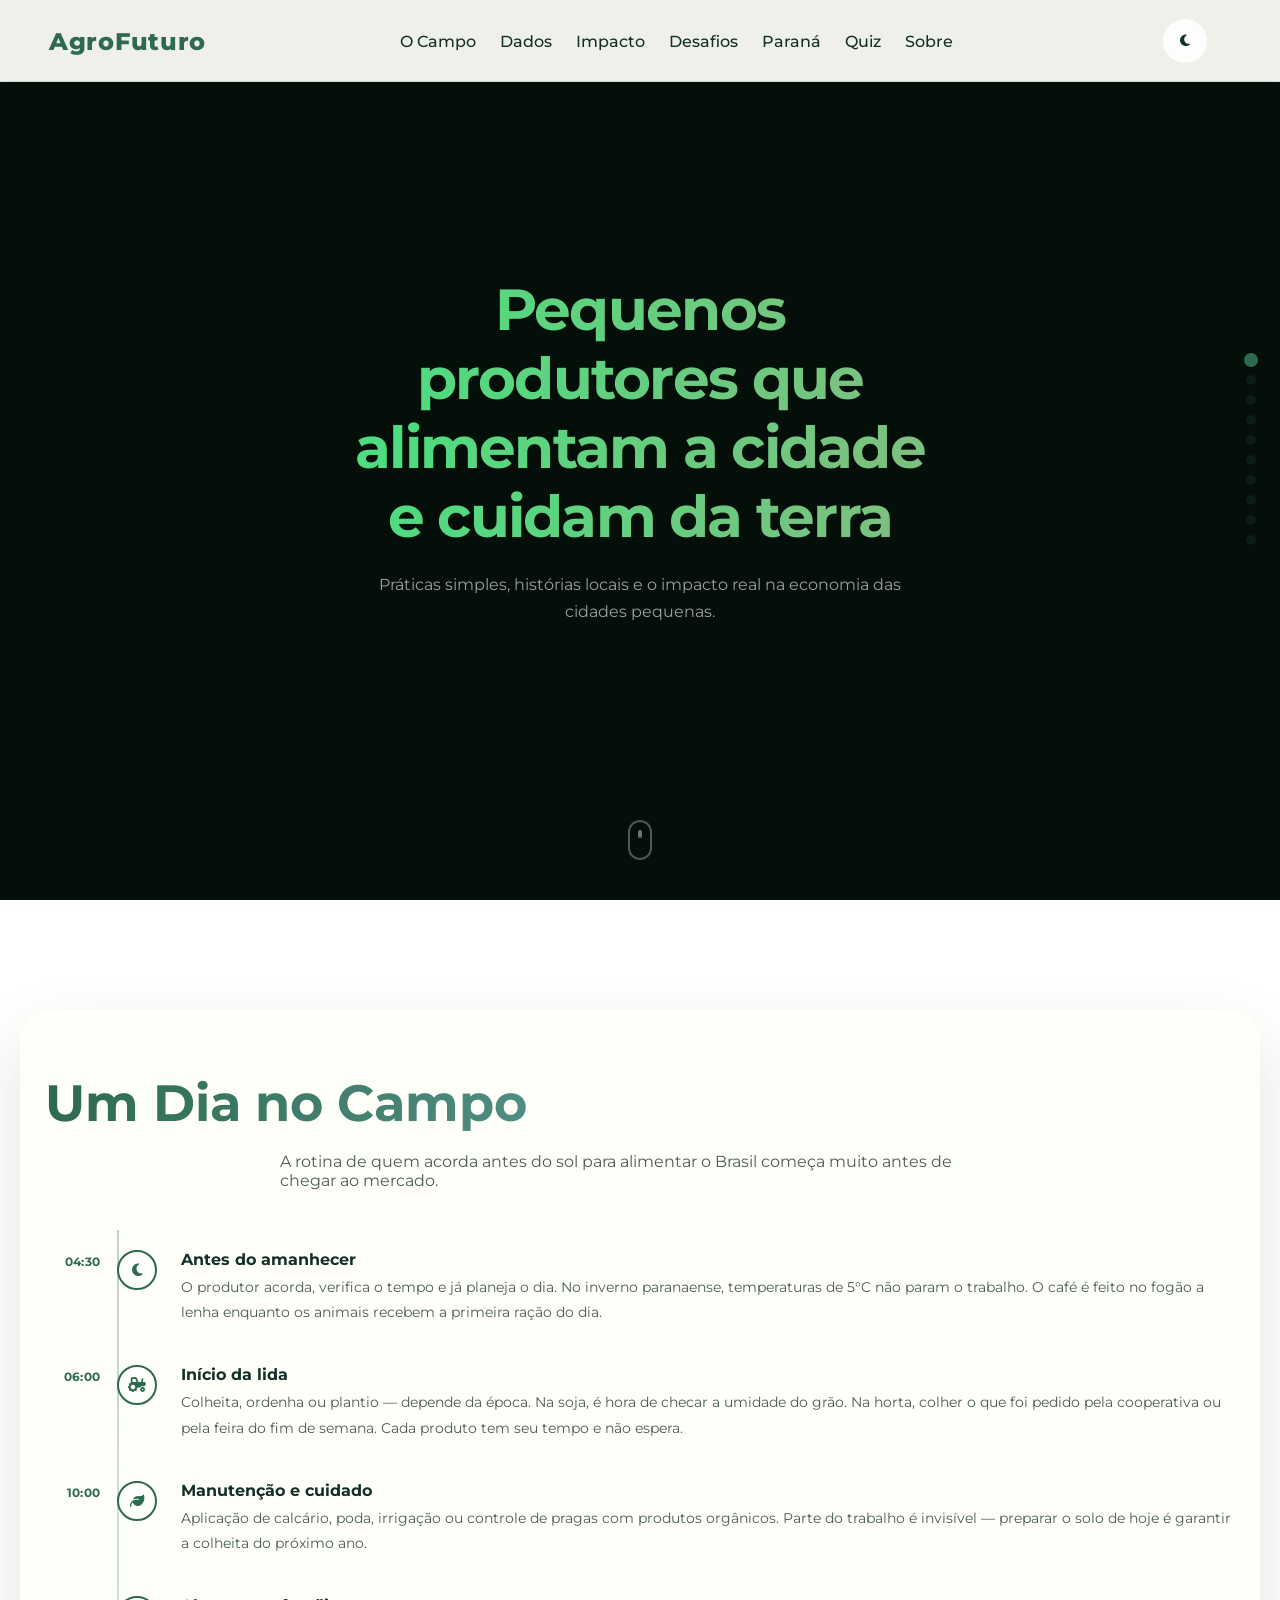
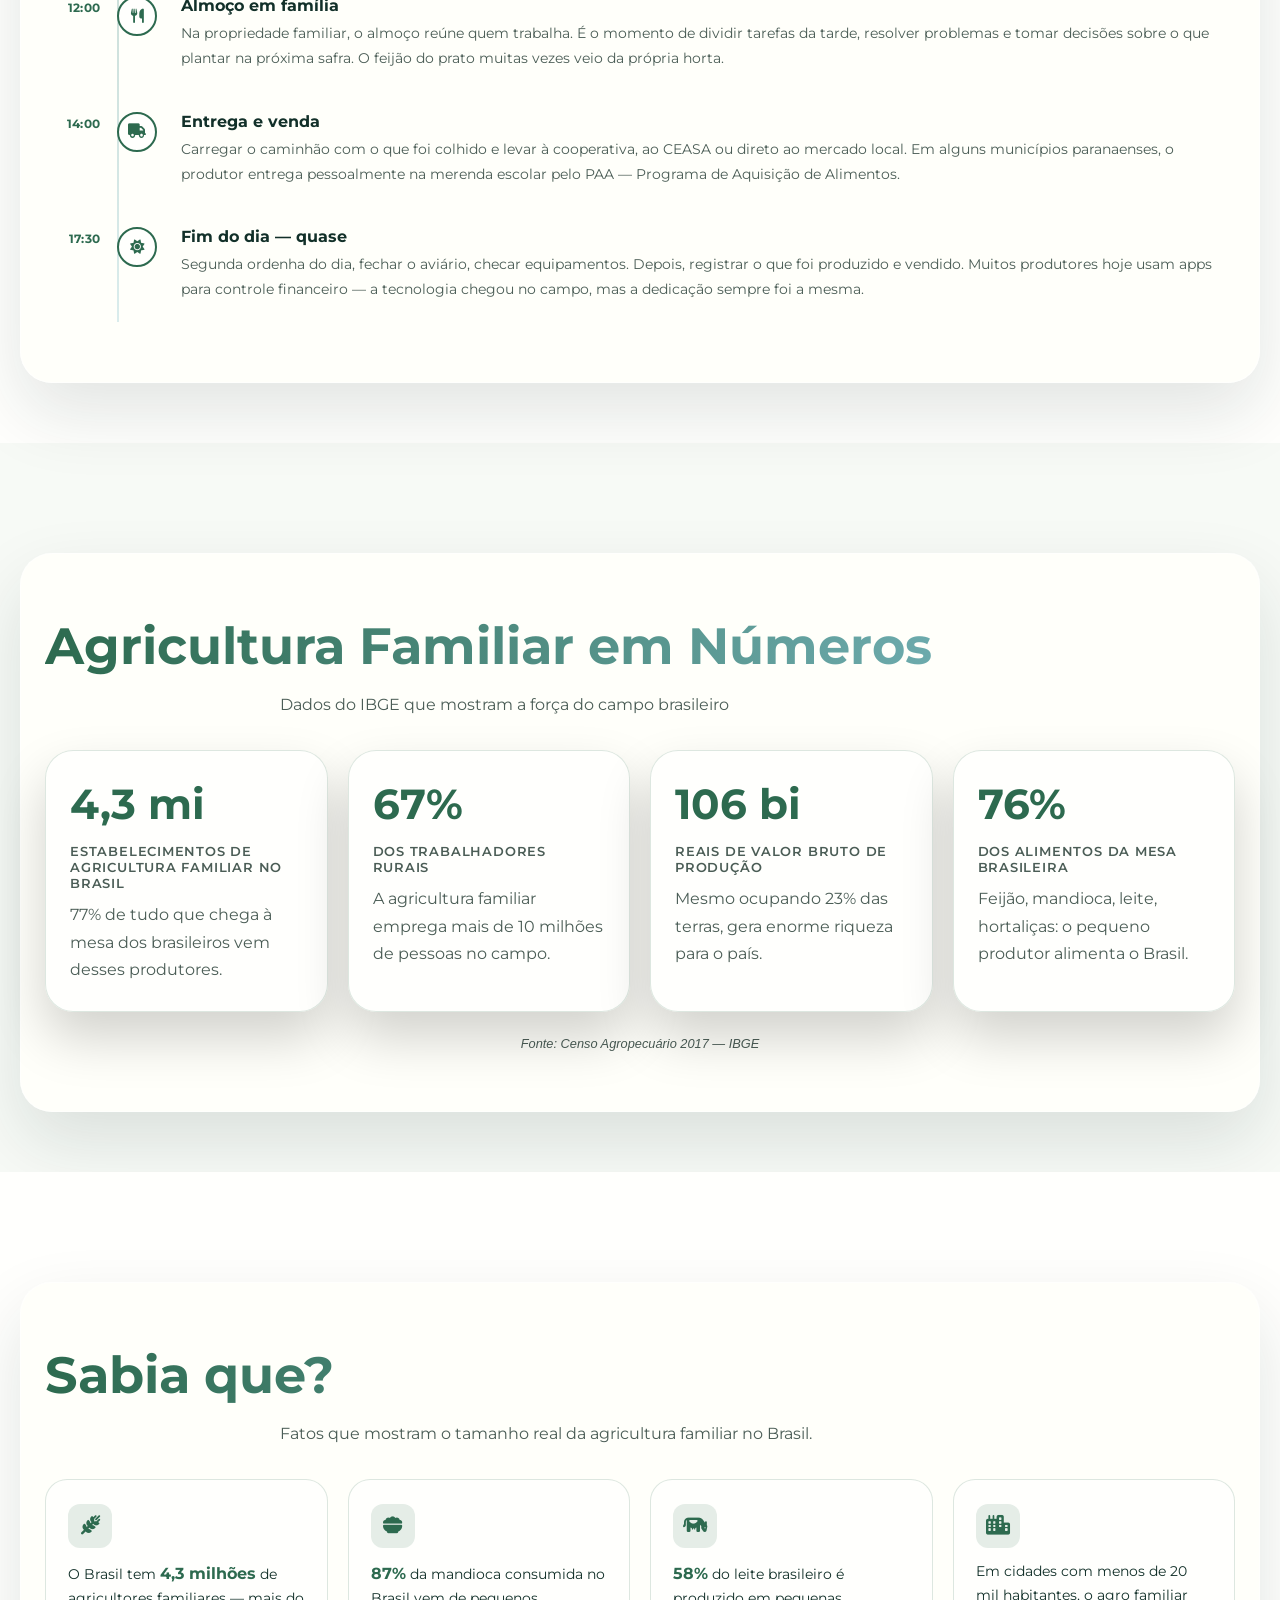
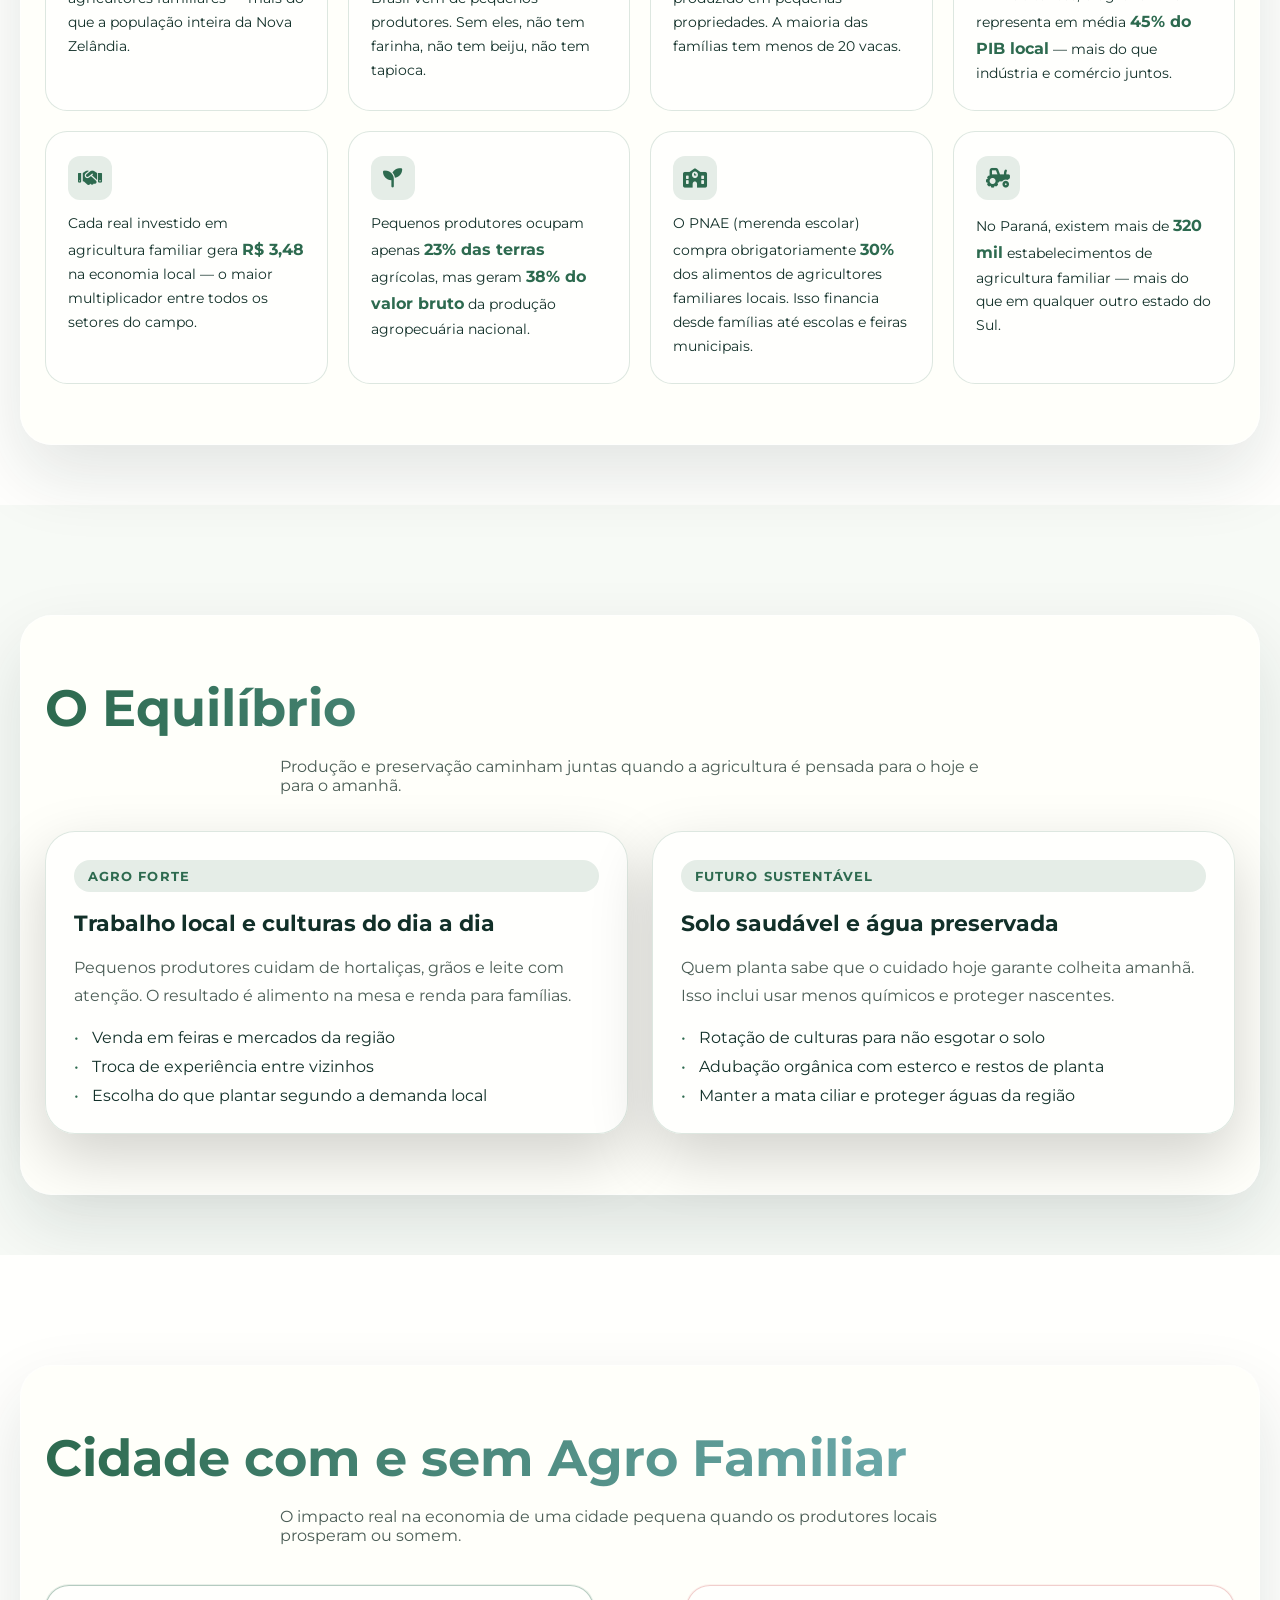
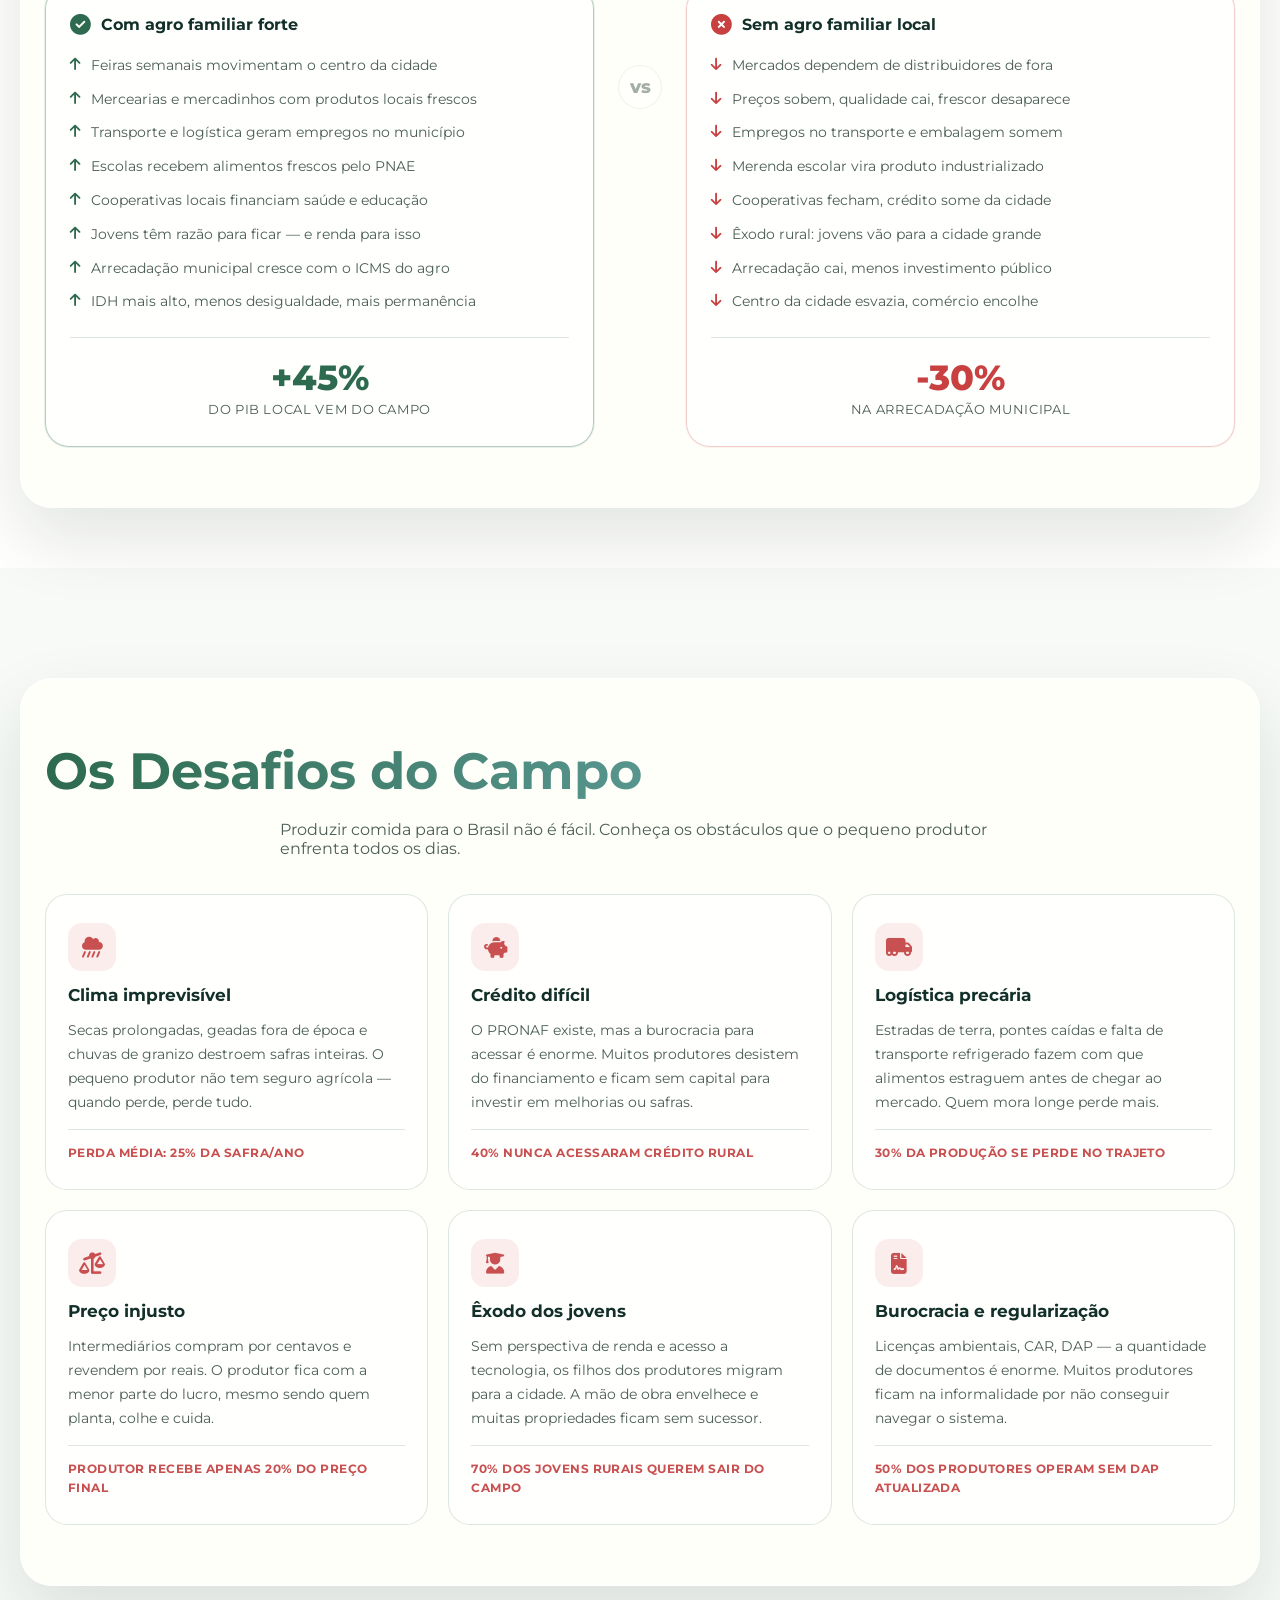
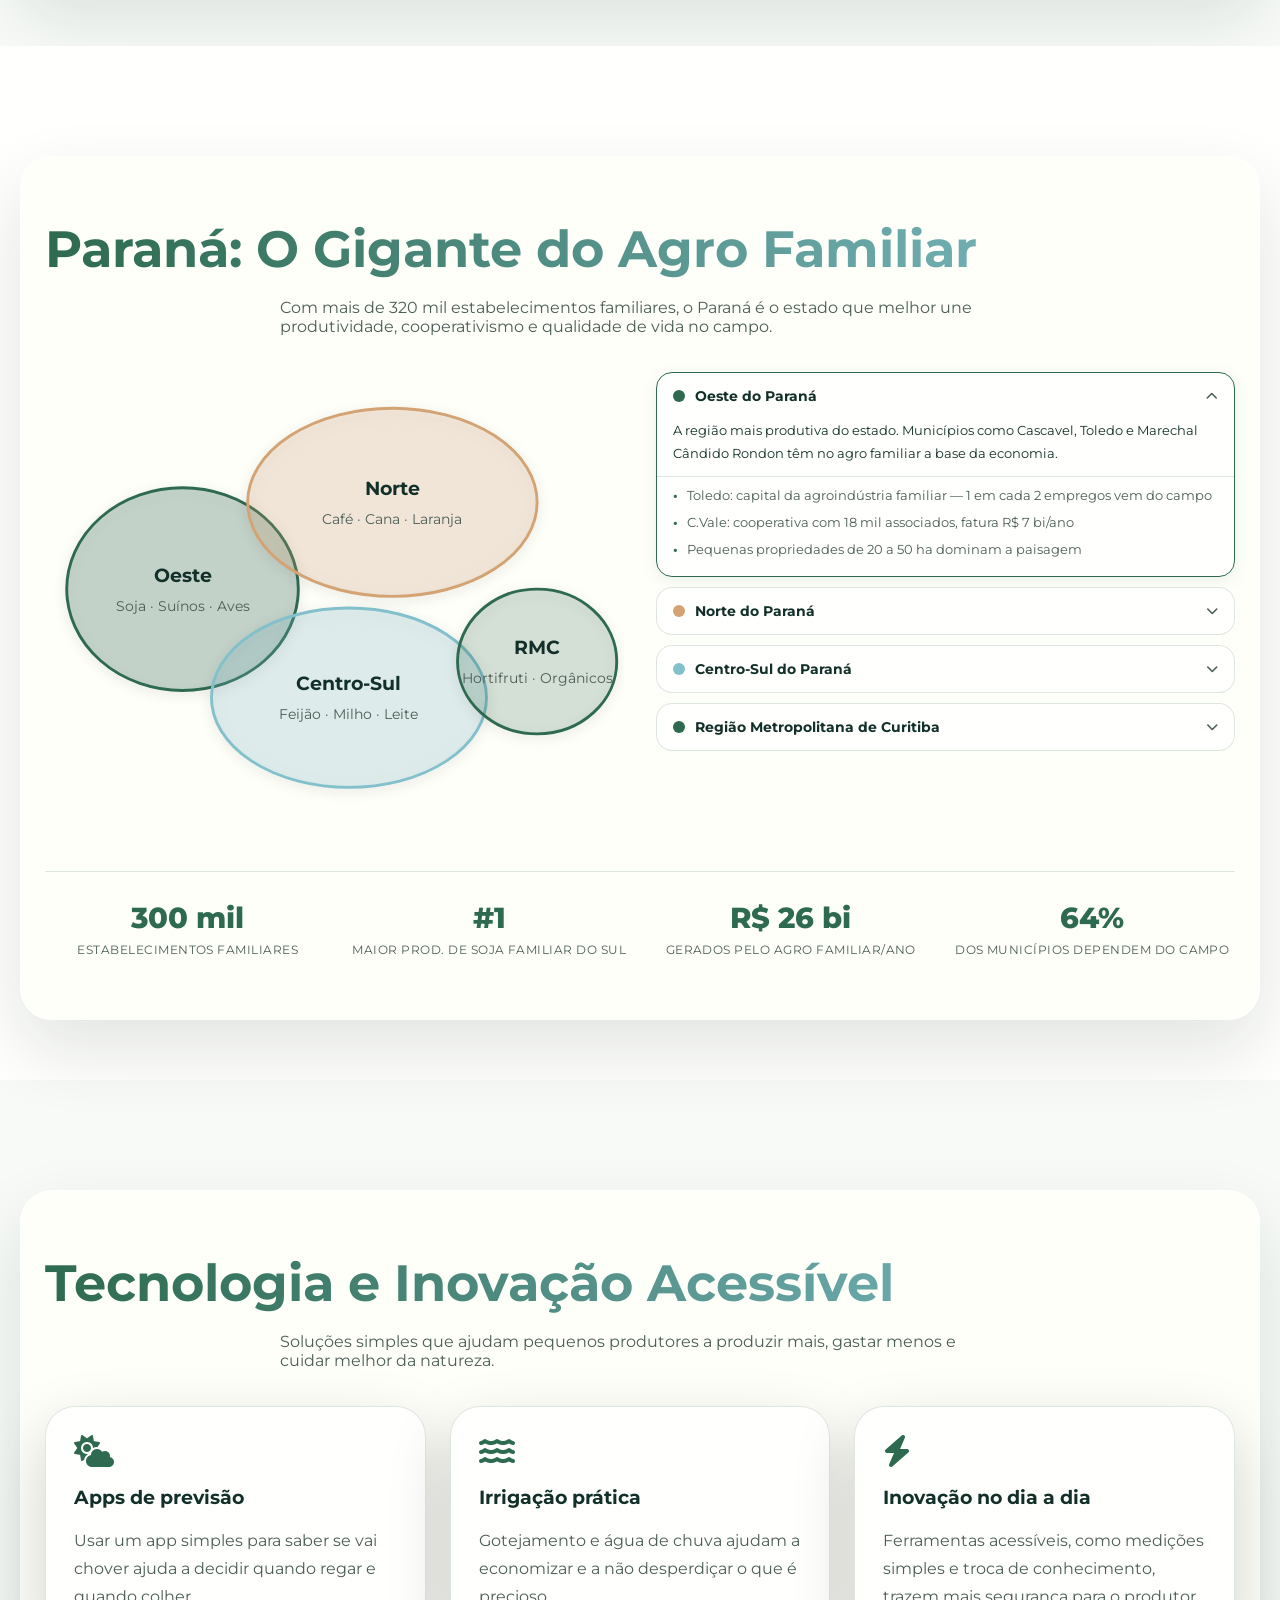
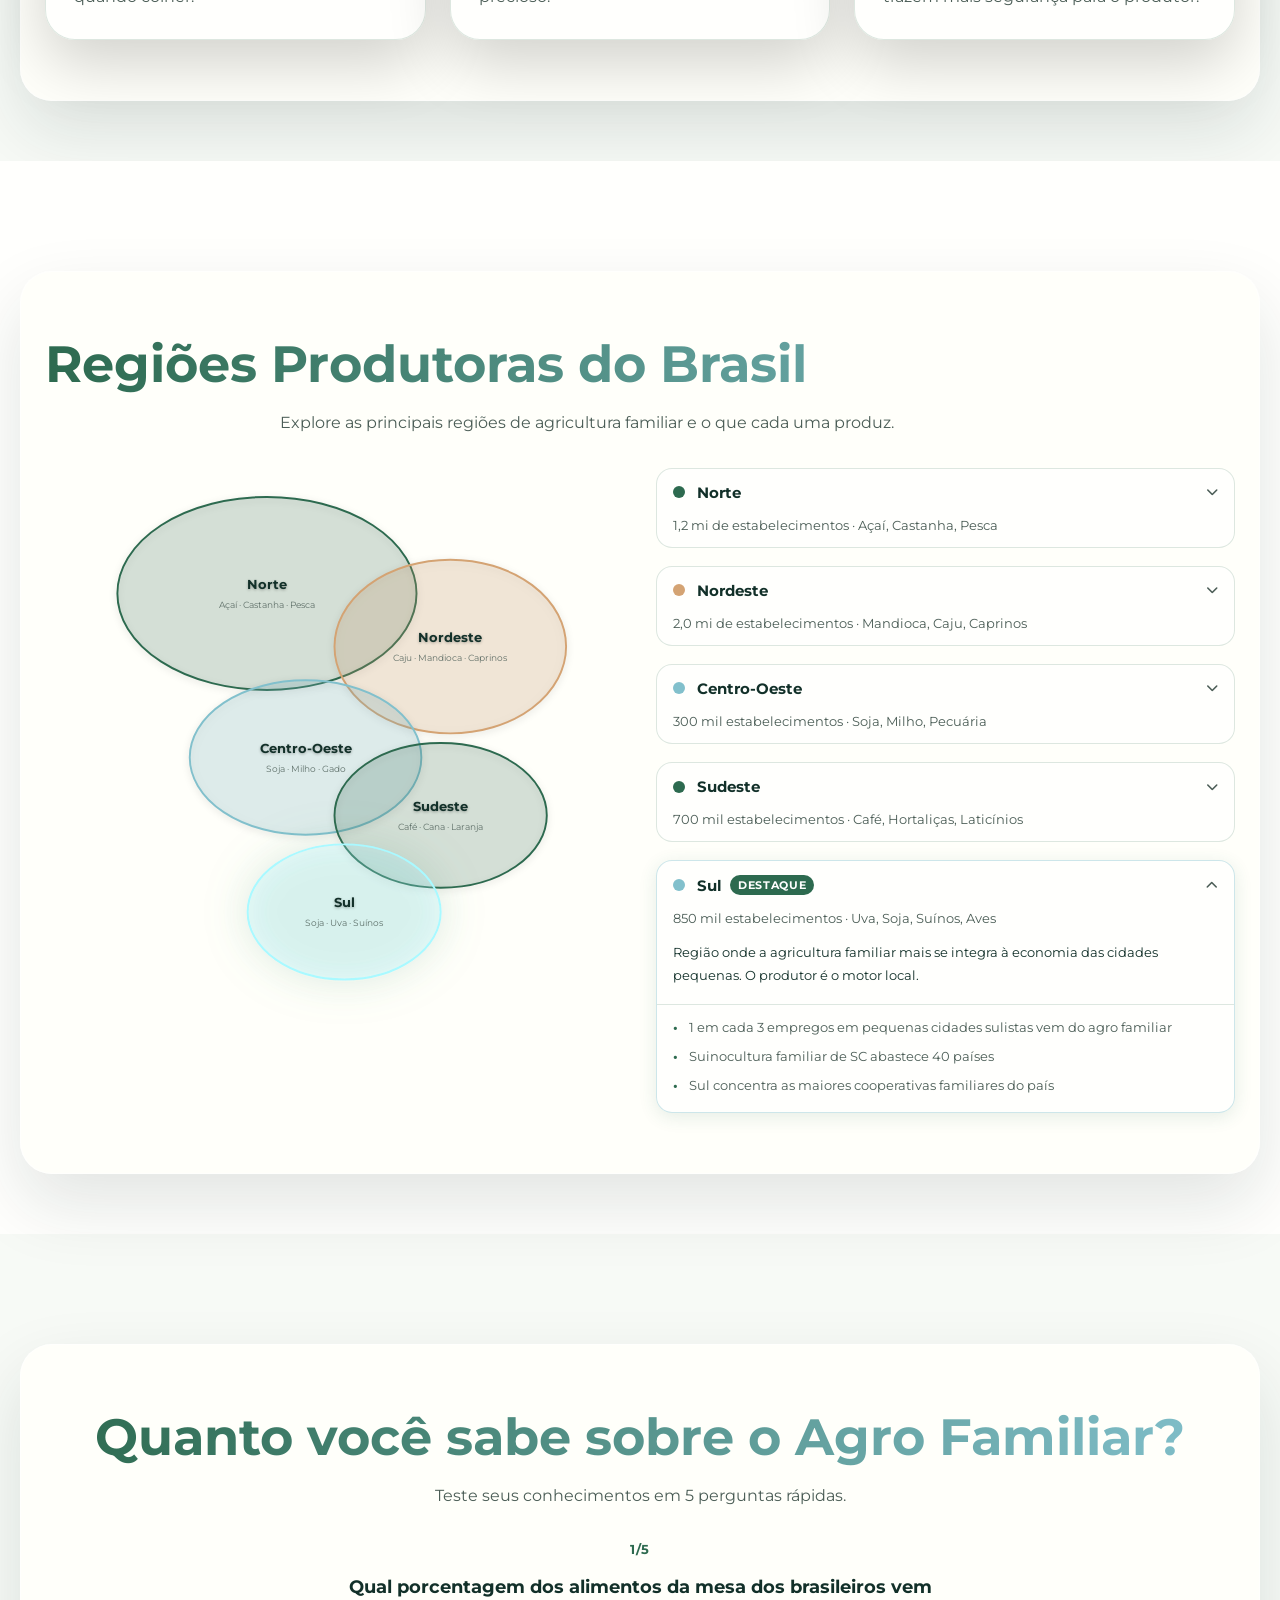
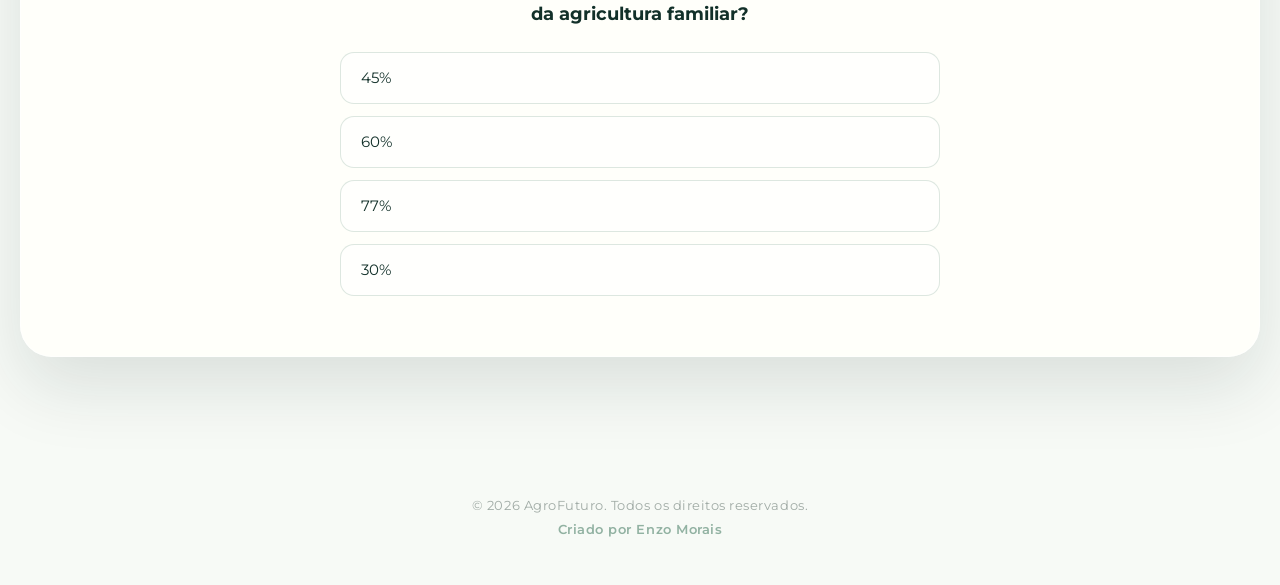
==== commit 445f7552: "AgroFuturo - site completo com hero, stats, quiz, mapa interativo e page sobre" ====
--- a/index.html
+++ b/index.html
@@ -1,26 +1,43 @@
 <!DOCTYPE html>
-<html lang="pt-BR">
+<html lang="pt-BR" style="background:#071f14">
 <head>
 <meta charset="UTF-8">
 <meta name="viewport" content="width=device-width, initial-scale=1.0">
 <title>AgroFuturo - Home</title>
+<link rel="icon" href="favcoon.png">
 <link rel="stylesheet" href="style.css">
 <link href="https://fonts.googleapis.com/css2?family=Montserrat:wght@400;500;600;700&display=swap" rel="stylesheet">
 <link rel="stylesheet" href="https://cdnjs.cloudflare.com/ajax/libs/font-awesome/6.4.0/css/all.min.css">
 </head>
-<body style="background: url('https://images.unsplash.com/photo-1501004318641-b39e6451bec6?auto=format&fit=crop&w=1400&q=80') fixed center / cover;">
+<body>
+
+<!-- Loading Screen -->
+<div id="loading-screen">
+  <div class="loading-content">
+    <div class="loading-logo">
+      <i class="fas fa-seedling"></i>
+      <span>AgroFuturo</span>
+    </div>
+    <div class="loading-bar"><div class="loading-bar-fill"></div></div>
+    <p class="loading-text">Carregando...</p>
+  </div>
+</div>
 
 <div id="progress-bar"></div>
-
 <header id="navbar">
-  <div class="logo">AgroFuturo</div>
+  <div class="logo"><a href="#hero">AgroFuturo</a></div>
   <nav>
-    <a href="index.html">Home</a>
-    <a href="agricultura.html">Agricultura</a>
-    <a href="recursos.html">Recursos</a>
-    <a href="tecnologia.html">Tecnologia</a>
+    <a href="#dia-no-campo">O Campo</a>
+    <a href="#sabia-que">Dados</a>
+    <a href="#comparativo">Impacto</a>
+    <a href="#desafios">Desafios</a>
+    <a href="#parana">Paraná</a>
+    <a href="#quiz">Quiz</a>
     <a href="sobre.html">Sobre</a>
   </nav>
+  <button id="theme-toggle" class="theme-toggle" aria-label="Mudar tema">
+    <i class="fas fa-moon"></i>
+  </button>
   <div class="hamburger">
     <div></div>
     <div></div>
@@ -28,92 +45,632 @@
   </div>
 </header>
 
-<section id="hero">
-  <div class="hero-overlay">
-    <div class="hero-content">
-      <h1>Agro Forte, Futuro Sustentável</h1>
-      <p>Aprenda práticas agrícolas que equilibram produtividade e preservação ambiental.</p>
-      <a href="#topicos" class="btn">Começar</a>
-    </div>
-  </div>
-</section>
-
-<section id="topicos" class="section">
-  <div class="section-overlay">
-    <h2>Tópicos Educacionais</h2>
-    <div class="topics-container">
-      <div class="topic-card fade-in">
-        <i class="fas fa-seedling fa-3x"></i>
-        <h3>Agricultura Sustentável</h3>
-        <p>Técnicas modernas para equilibrar produção e meio ambiente.</p>
-        <div class="topic-explanation">
-          <h4>O que é?</h4>
-          <p>A agricultura sustentável é um modelo de produção que busca maximizar a produção de alimentos enquanto preserva os recursos naturais para as futuras gerações. É um equilíbrio entre as necessidades econômicas, sociais e ambientais.</p>
-          
-          <h4>Principais Práticas</h4>
+<main>
+  <!-- HERO -->
+  <section id="hero">
+    <div class="hero-overlay">
+      <div class="hero-content">
+        <h1 class="hero-glow">Pequenos produtores que alimentam a cidade e cuidam da terra</h1>
+        <p>Práticas simples, histórias locais e o impacto real na economia das cidades pequenas.</p>
+      </div>
+    </div>
+    <div class="scroll-invite">
+      <div class="scroll-mouse">
+        <div class="scroll-wheel"></div>
+      </div>
+    </div>
+  </section>
+
+  <!-- UM DIA NO CAMPO -->
+  <section id="dia-no-campo" class="section section-alt fade-section">
+    <div class="section-overlay">
+      <h2>Um Dia no Campo</h2>
+      <p class="lead">A rotina de quem acorda antes do sol para alimentar o Brasil começa muito antes de chegar ao mercado.</p>
+      <div class="timeline-day">
+        <div class="timeline-item">
+          <div class="timeline-time">04:30</div>
+          <div class="timeline-icon"><i class="fas fa-moon"></i></div>
+          <div class="timeline-content">
+            <h4>Antes do amanhecer</h4>
+            <p>O produtor acorda, verifica o tempo e já planeja o dia. No inverno paranaense, temperaturas de 5°C não param o trabalho. O café é feito no fogão a lenha enquanto os animais recebem a primeira ração do dia.</p>
+          </div>
+        </div>
+        <div class="timeline-item">
+          <div class="timeline-time">06:00</div>
+          <div class="timeline-icon"><i class="fas fa-tractor"></i></div>
+          <div class="timeline-content">
+            <h4>Início da lida</h4>
+            <p>Colheita, ordenha ou plantio — depende da época. Na soja, é hora de checar a umidade do grão. Na horta, colher o que foi pedido pela cooperativa ou pela feira do fim de semana. Cada produto tem seu tempo e não espera.</p>
+          </div>
+        </div>
+        <div class="timeline-item">
+          <div class="timeline-time">10:00</div>
+          <div class="timeline-icon"><i class="fas fa-leaf"></i></div>
+          <div class="timeline-content">
+            <h4>Manutenção e cuidado</h4>
+            <p>Aplicação de calcário, poda, irrigação ou controle de pragas com produtos orgânicos. Parte do trabalho é invisível — preparar o solo de hoje é garantir a colheita do próximo ano.</p>
+          </div>
+        </div>
+        <div class="timeline-item">
+          <div class="timeline-time">12:00</div>
+          <div class="timeline-icon"><i class="fas fa-utensils"></i></div>
+          <div class="timeline-content">
+            <h4>Almoço em família</h4>
+            <p>Na propriedade familiar, o almoço reúne quem trabalha. É o momento de dividir tarefas da tarde, resolver problemas e tomar decisões sobre o que plantar na próxima safra. O feijão do prato muitas vezes veio da própria horta.</p>
+          </div>
+        </div>
+        <div class="timeline-item">
+          <div class="timeline-time">14:00</div>
+          <div class="timeline-icon"><i class="fas fa-truck"></i></div>
+          <div class="timeline-content">
+            <h4>Entrega e venda</h4>
+            <p>Carregar o caminhão com o que foi colhido e levar à cooperativa, ao CEASA ou direto ao mercado local. Em alguns municípios paranaenses, o produtor entrega pessoalmente na merenda escolar pelo PAA — Programa de Aquisição de Alimentos.</p>
+          </div>
+        </div>
+        <div class="timeline-item">
+          <div class="timeline-time">17:30</div>
+          <div class="timeline-icon"><i class="fas fa-sun"></i></div>
+          <div class="timeline-content">
+            <h4>Fim do dia — quase</h4>
+            <p>Segunda ordenha do dia, fechar o aviário, checar equipamentos. Depois, registrar o que foi produzido e vendido. Muitos produtores hoje usam apps para controle financeiro — a tecnologia chegou no campo, mas a dedicação sempre foi a mesma.</p>
+          </div>
+        </div>
+      </div>
+    </div>
+  </section>
+
+  <!-- STATS -->
+  <section class="stats-section section fade-section">
+    <div class="section-overlay">
+      <h2 class="stats-title">Agricultura Familiar em Números</h2>
+      <p class="lead" style="margin-bottom:36px">Dados do IBGE que mostram a força do campo brasileiro</p>
+      <div class="stats-grid" id="stats-grid">
+        <div class="stats-card skeleton-active">
+          <div class="sk sk-title"></div>
+          <div class="sk sk-line" style="width:80%"></div>
+          <div class="sk sk-line" style="width:95%"></div>
+          <div class="sk sk-line" style="width:70%"></div>
+        </div>
+        <div class="stats-card skeleton-active">
+          <div class="sk sk-title"></div>
+          <div class="sk sk-line" style="width:75%"></div>
+          <div class="sk sk-line" style="width:90%"></div>
+          <div class="sk sk-line" style="width:65%"></div>
+        </div>
+        <div class="stats-card skeleton-active">
+          <div class="sk sk-title"></div>
+          <div class="sk sk-line" style="width:85%"></div>
+          <div class="sk sk-line" style="width:95%"></div>
+          <div class="sk sk-line" style="width:60%"></div>
+        </div>
+        <div class="stats-card skeleton-active">
+          <div class="sk sk-title"></div>
+          <div class="sk sk-line" style="width:80%"></div>
+          <div class="sk sk-line" style="width:88%"></div>
+          <div class="sk sk-line" style="width:72%"></div>
+        </div>
+      </div>
+      <template id="stats-real">
+        <div class="stats-card">
+          <strong><span class="counter" data-target="4367902" data-suffix="">0</span></strong>
+          <span class="stats-label">estabelecimentos de agricultura familiar no Brasil</span>
+          <p>77% de tudo que chega à mesa dos brasileiros vem desses produtores.</p>
+        </div>
+        <div class="stats-card">
+          <strong><span class="counter" data-target="67" data-suffix="%">0%</span></strong>
+          <span class="stats-label">dos trabalhadores rurais</span>
+          <p>A agricultura familiar emprega mais de 10 milhões de pessoas no campo.</p>
+        </div>
+        <div class="stats-card">
+          <strong><span class="counter" data-target="107" data-suffix=" bi">0 bi</span></strong>
+          <span class="stats-label">reais de valor bruto de produção</span>
+          <p>Mesmo ocupando 23% das terras, gera enorme riqueza para o país.</p>
+        </div>
+        <div class="stats-card">
+          <strong><span class="counter" data-target="77" data-suffix="%">0%</span></strong>
+          <span class="stats-label">dos alimentos da mesa brasileira</span>
+          <p>Feijão, mandioca, leite, hortaliças: o pequeno produtor alimenta o Brasil.</p>
+        </div>
+      </template>
+      <p class="stats-source">Fonte: Censo Agropecuário 2017 — IBGE</p>
+    </div>
+  </section>
+
+  <!-- SABIA QUE -->
+  <section id="sabia-que" class="section section-alt fade-section">
+    <div class="section-overlay">
+      <h2>Sabia que?</h2>
+      <p class="lead">Fatos que mostram o tamanho real da agricultura familiar no Brasil.</p>
+      <div class="facts-grid">
+        <div class="fact-card">
+          <span class="fact-icon"><i class="fas fa-wheat-awn"></i></span>
+          <p>O Brasil tem <strong>4,3 milhões</strong> de agricultores familiares — mais do que a população inteira da Nova Zelândia.</p>
+        </div>
+        <div class="fact-card">
+          <span class="fact-icon"><i class="fas fa-bowl-food"></i></span>
+          <p><strong>87%</strong> da mandioca consumida no Brasil vem de pequenos produtores. Sem eles, não tem farinha, não tem beiju, não tem tapioca.</p>
+        </div>
+        <div class="fact-card">
+          <span class="fact-icon"><i class="fas fa-cow"></i></span>
+          <p><strong>58%</strong> do leite brasileiro é produzido em pequenas propriedades. A maioria das famílias tem menos de 20 vacas.</p>
+        </div>
+        <div class="fact-card">
+          <span class="fact-icon"><i class="fas fa-city"></i></span>
+          <p>Em cidades com menos de 20 mil habitantes, o agro familiar representa em média <strong>45% do PIB local</strong> — mais do que indústria e comércio juntos.</p>
+        </div>
+        <div class="fact-card">
+          <span class="fact-icon"><i class="fas fa-handshake"></i></span>
+          <p>Cada real investido em agricultura familiar gera <strong>R$ 3,48</strong> na economia local — o maior multiplicador entre todos os setores do campo.</p>
+        </div>
+        <div class="fact-card">
+          <span class="fact-icon"><i class="fas fa-seedling"></i></span>
+          <p>Pequenos produtores ocupam apenas <strong>23% das terras</strong> agrícolas, mas geram <strong>38% do valor bruto</strong> da produção agropecuária nacional.</p>
+        </div>
+        <div class="fact-card">
+          <span class="fact-icon"><i class="fas fa-school"></i></span>
+          <p>O PNAE (merenda escolar) compra obrigatoriamente <strong>30%</strong> dos alimentos de agricultores familiares locais. Isso financia desde famílias até escolas e feiras municipais.</p>
+        </div>
+        <div class="fact-card">
+          <span class="fact-icon"><i class="fas fa-tractor"></i></span>
+          <p>No Paraná, existem mais de <strong>320 mil</strong> estabelecimentos de agricultura familiar — mais do que em qualquer outro estado do Sul.</p>
+        </div>
+      </div>
+    </div>
+  </section>
+
+  <!-- EQUILÍBRIO -->
+  <section id="equilibrio" class="section fade-section">
+    <div class="section-overlay">
+      <h2>O Equilíbrio</h2>
+      <p class="lead">Produção e preservação caminham juntas quando a agricultura é pensada para o hoje e para o amanhã.</p>
+      <div class="pillars-grid" id="pillars-grid">
+        <div class="pillar-card skeleton-active" style="min-height:280px">
+          <div class="sk sk-badge"></div>
+          <div class="sk sk-heading"></div>
+          <div class="sk sk-line"></div>
+          <div class="sk sk-line" style="width:85%"></div>
+          <div class="sk sk-line" style="width:70%"></div>
+          <div class="sk sk-line" style="width:90%"></div>
+        </div>
+        <div class="pillar-card skeleton-active" style="min-height:280px">
+          <div class="sk sk-badge"></div>
+          <div class="sk sk-heading"></div>
+          <div class="sk sk-line"></div>
+          <div class="sk sk-line" style="width:80%"></div>
+          <div class="sk sk-line" style="width:65%"></div>
+          <div class="sk sk-line" style="width:88%"></div>
+        </div>
+      </div>
+      <template id="pillars-real">
+        <article class="pillar-card">
+          <span class="pillar-tag">Agro Forte</span>
+          <h3>Trabalho local e culturas do dia a dia</h3>
+          <p>Pequenos produtores cuidam de hortaliças, grãos e leite com atenção. O resultado é alimento na mesa e renda para famílias.</p>
           <ul>
-            <li><strong>Rotação de Culturas:</strong> Alternar diferentes culturas no mesmo terreno para manter a fertilidade e reduzir pragas naturalmente</li>
-            <li><strong>Redução de Agroquímicos:</strong> Diminuir ou eliminar o uso de pesticidas sintéticos, privilegiando métodos naturais</li>
-            <li><strong>Biodiversidade:</strong> Manter diferentes espécies de plantas e animais na propriedade</li>
-            <li><strong>Gestão de Água:</strong> Usar sistemas eficientes de irrigação para economizar água</li>
+            <li>Venda em feiras e mercados da região</li>
+            <li>Troca de experiência entre vizinhos</li>
+            <li>Escolha do que plantar segundo a demanda local</li>
           </ul>
-          
-          <h4>Benefícios</h4>
-          <p>Redução de custos com insumos, melhoria da qualidade do solo, produtos mais saudáveis e contribuição para combater mudanças climáticas.</p>
-        </div>
-      </div>
-      <div class="topic-card fade-in">
-        <i class="fas fa-water fa-3x"></i>
-        <h3>Uso Consciente da Água</h3>
-        <p>Irrigação eficiente e proteção dos recursos hídricos.</p>
-        <div class="topic-explanation">
-          <h4>Por que é Importante?</h4>
-          <p>A água é um recurso escasso e essencial. Na agricultura, é responsável por até 70% do consumo de água doce. Usar água conscientemente significa garantir sustentabilidade e segurança hídrica para todos.</p>
-          
-          <h4>Técnicas de Conservação</h4>
+        </article>
+        <article class="pillar-card">
+          <span class="pillar-tag">Futuro Sustentável</span>
+          <h3>Solo saudável e água preservada</h3>
+          <p>Quem planta sabe que o cuidado hoje garante colheita amanhã. Isso inclui usar menos químicos e proteger nascentes.</p>
           <ul>
-            <li><strong>Gotejamento:</strong> Sistema que fornece água direto na raiz das plantas, reduzindo perda por evaporação</li>
-            <li><strong>Coleta de Chuva:</strong> Armazenar água em épocas de chuva para usar em períodos secos</li>
-            <li><strong>Mulching:</strong> Cobertura do solo que mantém a umidade e reduz evaporação</li>
-            <li><strong>Monitoramento:</strong> Medir umidade do solo para irrigar apenas quando necessário</li>
+            <li>Rotação de culturas para não esgotar o solo</li>
+            <li>Adubação orgânica com esterco e restos de planta</li>
+            <li>Manter a mata ciliar e proteger águas da região</li>
           </ul>
-          
-          <h4>Impacto</h4>
-          <p>Redução de até 50% no consumo de água, economia financeira, preservação de aquíferos e proteção de rios e nascentes.</p>
-        </div>
-      </div>
-      <div class="topic-card fade-in">
-        <i class="fas fa-cogs fa-3x"></i>
-        <h3>Tecnologias Inovadoras</h3>
-        <p>Inovações que revolucionam a agricultura moderna.</p>
-        <div class="topic-explanation">
-          <h4>Transformação Digital</h4>
-          <p>A tecnologia está mudando a forma como plantamos, monitoramos e colhemos. Ferramentas inteligentes permitem decisões mais precisas e rápidas, aumentando produtividade e sustentabilidade.</p>
-          
-          <h4>Principais Tecnologias</h4>
-          <ul>
-            <li><strong>Drones:</strong> Visão aérea de plantações para identificar problemas, medir crescimento e detectar pragas</li>
-            <li><strong>Sensores IoT:</strong> Dispositivos que medem umidade, temperatura e nutrientes em tempo real</li>
-            <li><strong>IA e Big Data:</strong> Análise de dados massivos para previsões de colheita e otimização de recursos</li>
-            <li><strong>Agricultura de Precisão:</strong> Aplicação de insumos na quantidade exata necessária</li>
+        </article>
+      </template>
+    </div>
+  </section>
+
+  <!-- COMPARATIVO VISUAL -->
+  <section id="comparativo" class="section section-alt fade-section">
+    <div class="section-overlay">
+      <h2>Cidade com e sem Agro Familiar</h2>
+      <p class="lead">O impacto real na economia de uma cidade pequena quando os produtores locais prosperam ou somem.</p>
+      <div class="compare-wrapper">
+        <div class="compare-col compare-col--with">
+          <div class="compare-header">
+            <i class="fas fa-check-circle"></i>
+            <h3>Com agro familiar forte</h3>
+          </div>
+          <ul class="compare-list">
+            <li><i class="fas fa-arrow-up"></i> Feiras semanais movimentam o centro da cidade</li>
+            <li><i class="fas fa-arrow-up"></i> Mercearias e mercadinhos com produtos locais frescos</li>
+            <li><i class="fas fa-arrow-up"></i> Transporte e logística geram empregos no município</li>
+            <li><i class="fas fa-arrow-up"></i> Escolas recebem alimentos frescos pelo PNAE</li>
+            <li><i class="fas fa-arrow-up"></i> Cooperativas locais financiam saúde e educação</li>
+            <li><i class="fas fa-arrow-up"></i> Jovens têm razão para ficar — e renda para isso</li>
+            <li><i class="fas fa-arrow-up"></i> Arrecadação municipal cresce com o ICMS do agro</li>
+            <li><i class="fas fa-arrow-up"></i> IDH mais alto, menos desigualdade, mais permanência</li>
           </ul>
-          
-          <h4>Resultados</h4>
-          <p>Aumento de produtividade entre 20-40%, redução de custos, menor impacto ambiental e melhor qualidade dos produtos.</p>
-        </div>
-      </div>
-    </div>
-  </div>
-</section>
-
-<section class="transition"></section>
+          <div class="compare-stat">
+            <strong>+45%</strong>
+            <span>do PIB local vem do campo</span>
+          </div>
+        </div>
+        <div class="compare-divider">
+          <span>vs</span>
+        </div>
+        <div class="compare-col compare-col--without">
+          <div class="compare-header">
+            <i class="fas fa-times-circle"></i>
+            <h3>Sem agro familiar local</h3>
+          </div>
+          <ul class="compare-list">
+            <li><i class="fas fa-arrow-down"></i> Mercados dependem de distribuidores de fora</li>
+            <li><i class="fas fa-arrow-down"></i> Preços sobem, qualidade cai, frescor desaparece</li>
+            <li><i class="fas fa-arrow-down"></i> Empregos no transporte e embalagem somem</li>
+            <li><i class="fas fa-arrow-down"></i> Merenda escolar vira produto industrializado</li>
+            <li><i class="fas fa-arrow-down"></i> Cooperativas fecham, crédito some da cidade</li>
+            <li><i class="fas fa-arrow-down"></i> Êxodo rural: jovens vão para a cidade grande</li>
+            <li><i class="fas fa-arrow-down"></i> Arrecadação cai, menos investimento público</li>
+            <li><i class="fas fa-arrow-down"></i> Centro da cidade esvazia, comércio encolhe</li>
+          </ul>
+          <div class="compare-stat compare-stat--neg">
+            <strong>-30%</strong>
+            <span>na arrecadação municipal</span>
+          </div>
+        </div>
+      </div>
+    </div>
+  </section>
+
+
+  <!-- DESAFIOS -->
+  <section id="desafios" class="section fade-section">
+    <div class="section-overlay">
+      <h2>Os Desafios do Campo</h2>
+      <p class="lead">Produzir comida para o Brasil não é fácil. Conheça os obstáculos que o pequeno produtor enfrenta todos os dias.</p>
+      <div class="challenges-grid">
+        <div class="challenge-card">
+          <div class="challenge-icon"><i class="fas fa-cloud-showers-heavy"></i></div>
+          <h3>Clima imprevisível</h3>
+          <p>Secas prolongadas, geadas fora de época e chuvas de granizo destroem safras inteiras. O pequeno produtor não tem seguro agrícola — quando perde, perde tudo.</p>
+          <div class="challenge-impact">
+            <span class="challenge-tag">Perda média: 25% da safra/ano</span>
+          </div>
+        </div>
+        <div class="challenge-card">
+          <div class="challenge-icon"><i class="fas fa-piggy-bank"></i></div>
+          <h3>Crédito difícil</h3>
+          <p>O PRONAF existe, mas a burocracia para acessar é enorme. Muitos produtores desistem do financiamento e ficam sem capital para investir em melhorias ou safras.</p>
+          <div class="challenge-impact">
+            <span class="challenge-tag">40% nunca acessaram crédito rural</span>
+          </div>
+        </div>
+        <div class="challenge-card">
+          <div class="challenge-icon"><i class="fas fa-truck-moving"></i></div>
+          <h3>Logística precária</h3>
+          <p>Estradas de terra, pontes caídas e falta de transporte refrigerado fazem com que alimentos estraguem antes de chegar ao mercado. Quem mora longe perde mais.</p>
+          <div class="challenge-impact">
+            <span class="challenge-tag">30% da produção se perde no trajeto</span>
+          </div>
+        </div>
+        <div class="challenge-card">
+          <div class="challenge-icon"><i class="fas fa-scale-unbalanced"></i></div>
+          <h3>Preço injusto</h3>
+          <p>Intermediários compram por centavos e revendem por reais. O produtor fica com a menor parte do lucro, mesmo sendo quem planta, colhe e cuida.</p>
+          <div class="challenge-impact">
+            <span class="challenge-tag">Produtor recebe apenas 20% do preço final</span>
+          </div>
+        </div>
+        <div class="challenge-card">
+          <div class="challenge-icon"><i class="fas fa-user-graduate"></i></div>
+          <h3>Êxodo dos jovens</h3>
+          <p>Sem perspectiva de renda e acesso a tecnologia, os filhos dos produtores migram para a cidade. A mão de obra envelhece e muitas propriedades ficam sem sucessor.</p>
+          <div class="challenge-impact">
+            <span class="challenge-tag">70% dos jovens rurais querem sair do campo</span>
+          </div>
+        </div>
+        <div class="challenge-card">
+          <div class="challenge-icon"><i class="fas fa-file-contract"></i></div>
+          <h3>Burocracia e regularização</h3>
+          <p>Licenças ambientais, CAR, DAP — a quantidade de documentos é enorme. Muitos produtores ficam na informalidade por não conseguir navegar o sistema.</p>
+          <div class="challenge-impact">
+            <span class="challenge-tag">50% dos produtores operam sem DAP atualizada</span>
+          </div>
+        </div>
+      </div>
+    </div>
+  </section>
+
+  <!-- PARANÁ -->
+  <section id="parana" class="section section-alt fade-section">
+    <div class="section-overlay">
+      <h2>Paraná: O Gigante do Agro Familiar</h2>
+      <p class="lead">Com mais de 320 mil estabelecimentos familiares, o Paraná é o estado que melhor une produtividade, cooperativismo e qualidade de vida no campo.</p>
+      <div class="pr-grid">
+        <div class="pr-map-area">
+          <svg viewBox="0 0 400 320" class="pr-svg">
+            <ellipse cx="95" cy="150" rx="80" ry="70" class="pr-region" data-region="pr-oeste"
+              fill="rgba(45,106,79,0.25)" stroke="var(--primary-color)" stroke-width="2"/>
+            <text x="95" y="145" text-anchor="middle" class="pr-label">Oeste</text>
+            <text x="95" y="165" text-anchor="middle" class="pr-sub">Soja · Suínos · Aves</text>
+            <ellipse cx="240" cy="90" rx="100" ry="65" class="pr-region" data-region="pr-norte"
+              fill="rgba(212,163,115,0.22)" stroke="var(--accent-color)" stroke-width="2"/>
+            <text x="240" y="85" text-anchor="middle" class="pr-label">Norte</text>
+            <text x="240" y="105" text-anchor="middle" class="pr-sub">Café · Cana · Laranja</text>
+            <ellipse cx="210" cy="225" rx="95" ry="62" class="pr-region" data-region="pr-centrosul"
+              fill="rgba(130,192,204,0.22)" stroke="var(--secondary-color)" stroke-width="2"/>
+            <text x="210" y="220" text-anchor="middle" class="pr-label">Centro-Sul</text>
+            <text x="210" y="240" text-anchor="middle" class="pr-sub">Feijão · Milho · Leite</text>
+            <ellipse cx="340" cy="200" rx="55" ry="50" class="pr-region" data-region="pr-metro"
+              fill="rgba(45,106,79,0.18)" stroke="var(--primary-color)" stroke-width="2"/>
+            <text x="340" y="195" text-anchor="middle" class="pr-label">RMC</text>
+            <text x="340" y="215" text-anchor="middle" class="pr-sub">Hortifruti · Orgânicos</text>
+          </svg>
+        </div>
+        <div class="pr-details">
+          <div class="pr-accordion-item open" data-pr="pr-oeste">
+            <div class="pr-accordion-header">
+              <span class="legend-dot" style="background:var(--primary-color)"></span>
+              <strong>Oeste do Paraná</strong>
+              <i class="fas fa-chevron-down legend-arrow"></i>
+            </div>
+            <div class="pr-accordion-body">
+              <p>A região mais produtiva do estado. Municípios como Cascavel, Toledo e Marechal Cândido Rondon têm no agro familiar a base da economia.</p>
+              <ul>
+                <li>Toledo: capital da agroindústria familiar — 1 em cada 2 empregos vem do campo</li>
+                <li>C.Vale: cooperativa com 18 mil associados, fatura R$ 7 bi/ano</li>
+                <li>Pequenas propriedades de 20 a 50 ha dominam a paisagem</li>
+              </ul>
+            </div>
+          </div>
+          <div class="pr-accordion-item" data-pr="pr-norte">
+            <div class="pr-accordion-header">
+              <span class="legend-dot" style="background:var(--accent-color)"></span>
+              <strong>Norte do Paraná</strong>
+              <i class="fas fa-chevron-down legend-arrow"></i>
+            </div>
+            <div class="pr-accordion-body">
+              <p>Berço do café paranaense. Londrina e Maringá são os polos, mas são os pequenos municípios que guardam a tradição cafeeira.</p>
+              <ul>
+                <li>Paraná é o 4º maior produtor de café do Brasil</li>
+                <li>Cana-de-açúcar familiar abastece usinas de pequeno porte</li>
+                <li>IDR-Paraná apoia pesquisa adaptada ao pequeno produtor</li>
+              </ul>
+            </div>
+          </div>
+          <div class="pr-accordion-item" data-pr="pr-centrosul">
+            <div class="pr-accordion-header">
+              <span class="legend-dot" style="background:var(--secondary-color)"></span>
+              <strong>Centro-Sul do Paraná</strong>
+              <i class="fas fa-chevron-down legend-arrow"></i>
+            </div>
+            <div class="pr-accordion-body">
+              <p>Guarapuava, Pato Branco e Francisco Beltrão são referências em produção leiteira familiar. O feijão da região é exportado para o mundo.</p>
+              <ul>
+                <li>Francisco Beltrão: economia 70% sustentada pelo agro familiar</li>
+                <li>Bacia leiteira do Sudoeste entre as mais produtivas do Brasil</li>
+                <li>Erva-mate nativa cultivada por famílias há mais de 100 anos</li>
+              </ul>
+            </div>
+          </div>
+          <div class="pr-accordion-item" data-pr="pr-metro">
+            <div class="pr-accordion-header">
+              <span class="legend-dot" style="background:var(--primary-color)"></span>
+              <strong>Região Metropolitana de Curitiba</strong>
+              <i class="fas fa-chevron-down legend-arrow"></i>
+            </div>
+            <div class="pr-accordion-body">
+              <p>O cinturão verde que alimenta Curitiba. Colombo, Contenda e Araucária abastecem a capital com verduras e orgânicos frescos diariamente.</p>
+              <ul>
+                <li>Feiras do produtor em Curitiba movimentam R$ 200 mi/ano</li>
+                <li>Certificação orgânica cresce 25% ao ano na RMC</li>
+                <li>Colombo: maior produtor de alho do Sul</li>
+              </ul>
+            </div>
+          </div>
+        </div>
+      </div>
+      <div class="pr-stats-bar">
+        <div class="pr-stat"><strong>320 mil</strong><span>estabelecimentos familiares</span></div>
+        <div class="pr-stat"><strong>#1</strong><span>maior prod. de soja familiar do Sul</span></div>
+        <div class="pr-stat"><strong>R$ 28 bi</strong><span>gerados pelo agro familiar/ano</span></div>
+        <div class="pr-stat"><strong>68%</strong><span>dos municípios dependem do campo</span></div>
+      </div>
+    </div>
+  </section>
+
+  <!-- TECNOLOGIA -->
+  <section id="tecnologia" class="section fade-section">
+    <div class="section-overlay">
+      <h2>Tecnologia e Inovação Acessível</h2>
+      <p class="lead">Soluções simples que ajudam pequenos produtores a produzir mais, gastar menos e cuidar melhor da natureza.</p>
+      <div class="tech-grid" id="tech-grid">
+        <div class="feature-card skeleton-active" style="min-height:200px">
+          <div class="sk sk-icon"></div>
+          <div class="sk sk-heading"></div>
+          <div class="sk sk-line"></div>
+          <div class="sk sk-line" style="width:80%"></div>
+        </div>
+        <div class="feature-card skeleton-active" style="min-height:200px">
+          <div class="sk sk-icon"></div>
+          <div class="sk sk-heading"></div>
+          <div class="sk sk-line"></div>
+          <div class="sk sk-line" style="width:75%"></div>
+        </div>
+        <div class="feature-card skeleton-active" style="min-height:200px">
+          <div class="sk sk-icon"></div>
+          <div class="sk sk-heading"></div>
+          <div class="sk sk-line"></div>
+          <div class="sk sk-line" style="width:85%"></div>
+        </div>
+      </div>
+      <template id="tech-real">
+        <article class="feature-card">
+          <i class="fas fa-cloud-sun fa-2x"></i>
+          <h3>Apps de previsão</h3>
+          <p>Usar um app simples para saber se vai chover ajuda a decidir quando regar e quando colher.</p>
+        </article>
+        <article class="feature-card">
+          <i class="fas fa-water fa-2x"></i>
+          <h3>Irrigação prática</h3>
+          <p>Gotejamento e água de chuva ajudam a economizar e a não desperdiçar o que é precioso.</p>
+        </article>
+        <article class="feature-card">
+          <i class="fas fa-bolt fa-2x"></i>
+          <h3>Inovação no dia a dia</h3>
+          <p>Ferramentas acessíveis, como medições simples e troca de conhecimento, trazem mais segurança para o produtor.</p>
+        </article>
+      </template>
+    </div>
+  </section>
+
+  <!-- MAPA -->
+  <section id="mapa" class="section section-alt fade-section">
+    <div class="section-overlay">
+      <h2>Regiões Produtoras do Brasil</h2>
+      <p class="lead">Explore as principais regiões de agricultura familiar e o que cada uma produz.</p>
+      <div class="map-wrapper">
+        <div class="map-container">
+          <svg id="brazil-map" viewBox="0 0 600 580" xmlns="http://www.w3.org/2000/svg">
+            <ellipse cx="230" cy="130" rx="155" ry="100" class="map-region" data-region="norte"
+              fill="rgba(45,106,79,0.18)" stroke="var(--primary-color)" stroke-width="2"/>
+            <text x="230" y="125" text-anchor="middle" class="map-region-label">Norte</text>
+            <text x="230" y="145" text-anchor="middle" class="map-region-sub">Açaí · Castanha · Pesca</text>
+            <ellipse cx="420" cy="185" rx="120" ry="90" class="map-region" data-region="nordeste"
+              fill="rgba(212,163,115,0.22)" stroke="var(--accent-color)" stroke-width="2"/>
+            <text x="420" y="180" text-anchor="middle" class="map-region-label">Nordeste</text>
+            <text x="420" y="200" text-anchor="middle" class="map-region-sub">Caju · Mandioca · Caprinos</text>
+            <ellipse cx="270" cy="300" rx="120" ry="80" class="map-region" data-region="centroeste"
+              fill="rgba(130,192,204,0.22)" stroke="var(--secondary-color)" stroke-width="2"/>
+            <text x="270" y="295" text-anchor="middle" class="map-region-label">Centro-Oeste</text>
+            <text x="270" y="315" text-anchor="middle" class="map-region-sub">Soja · Milho · Gado</text>
+            <ellipse cx="410" cy="360" rx="110" ry="75" class="map-region" data-region="sudeste"
+              fill="rgba(45,106,79,0.18)" stroke="var(--primary-color)" stroke-width="2"/>
+            <text x="410" y="355" text-anchor="middle" class="map-region-label">Sudeste</text>
+            <text x="410" y="375" text-anchor="middle" class="map-region-sub">Café · Cana · Laranja</text>
+            <ellipse cx="310" cy="460" rx="100" ry="70" class="map-region" data-region="sul"
+              fill="rgba(130,192,204,0.22)" stroke="var(--secondary-color)" stroke-width="2"/>
+            <text x="310" y="455" text-anchor="middle" class="map-region-label">Sul</text>
+            <text x="310" y="475" text-anchor="middle" class="map-region-sub">Soja · Uva · Suínos</text>
+          </svg>
+          <div id="map-tooltip" class="map-tooltip"></div>
+        </div>
+        <div class="map-legend">
+          <div class="map-legend-item" data-region="norte">
+            <div class="map-legend-header">
+              <span class="legend-dot" style="background:var(--primary-color)"></span>
+              <strong>Norte</strong>
+              <i class="fas fa-chevron-down legend-arrow"></i>
+            </div>
+            <p class="legend-summary">1,2 mi de estabelecimentos · Açaí, Castanha, Pesca</p>
+            <div class="legend-detail">
+              <p>O pequeno produtor é o eixo da economia local. Feiras movimentam o comércio e sustentam redes de transporte e venda.</p>
+              <ul>
+                <li>Feiras semanais respondem por até 60% do abastecimento alimentar local</li>
+                <li>Cada família produtora gera em média 3 empregos indiretos</li>
+              </ul>
+            </div>
+          </div>
+          <div class="map-legend-item" data-region="nordeste">
+            <div class="map-legend-header">
+              <span class="legend-dot" style="background:var(--accent-color)"></span>
+              <strong>Nordeste</strong>
+              <i class="fas fa-chevron-down legend-arrow"></i>
+            </div>
+            <p class="legend-summary">2,0 mi de estabelecimentos · Mandioca, Caju, Caprinos</p>
+            <div class="legend-detail">
+              <p>Maior concentração de agricultores familiares do país. O agro familiar responde por mais da metade do PIB local.</p>
+              <ul>
+                <li>70% dos municípios têm o agro familiar como principal atividade</li>
+                <li>Feiras livres movimentam R$ 4 bi/ano em trocas locais</li>
+              </ul>
+            </div>
+          </div>
+          <div class="map-legend-item" data-region="centroeste">
+            <div class="map-legend-header">
+              <span class="legend-dot" style="background:var(--secondary-color)"></span>
+              <strong>Centro-Oeste</strong>
+              <i class="fas fa-chevron-down legend-arrow"></i>
+            </div>
+            <p class="legend-summary">300 mil estabelecimentos · Soja, Milho, Pecuária</p>
+            <div class="legend-detail">
+              <p>Pequenos produtores abastecem mercados municipais com hortaliças, leite e frango caipira ao lado do agronegócio.</p>
+              <ul>
+                <li>40% dos mercados municipais goianos abastecidos por pequenos produtores</li>
+                <li>Programas de compra pública fortalecem a economia local</li>
+              </ul>
+            </div>
+          </div>
+          <div class="map-legend-item" data-region="sudeste">
+            <div class="map-legend-header">
+              <span class="legend-dot" style="background:var(--primary-color)"></span>
+              <strong>Sudeste</strong>
+              <i class="fas fa-chevron-down legend-arrow"></i>
+            </div>
+            <p class="legend-summary">700 mil estabelecimentos · Café, Hortaliças, Laticínios</p>
+            <div class="legend-detail">
+              <p>Em MG e SP, cidades de 10 a 50 mil hab. têm no café e hortaliças familiares sua principal fonte de arrecadação.</p>
+              <ul>
+                <li>Café familiar mineiro: 30% da produção nacional</li>
+                <li>Até 40% do emprego ligado ao agro familiar em cidades médias</li>
+              </ul>
+            </div>
+          </div>
+          <div class="map-legend-item active" data-region="sul">
+            <div class="map-legend-header">
+              <span class="legend-dot" style="background:var(--secondary-color)"></span>
+              <strong>Sul <span class="legend-badge">Destaque</span></strong>
+              <i class="fas fa-chevron-down legend-arrow"></i>
+            </div>
+            <p class="legend-summary">850 mil estabelecimentos · Uva, Soja, Suínos, Aves</p>
+            <div class="legend-detail">
+              <p>Região onde a agricultura familiar mais se integra à economia das cidades pequenas. O produtor é o motor local.</p>
+              <ul>
+                <li>1 em cada 3 empregos em pequenas cidades sulistas vem do agro familiar</li>
+                <li>Suinocultura familiar de SC abastece 40 países</li>
+                <li>Sul concentra as maiores cooperativas familiares do país</li>
+              </ul>
+            </div>
+          </div>
+        </div>
+      </div>
+    </div>
+  </section>
+
+  <!-- QUIZ -->
+  <section id="quiz" class="section fade-section">
+    <div class="section-overlay" style="text-align:center">
+      <h2>Quanto você sabe sobre o Agro Familiar?</h2>
+      <p class="lead">Teste seus conhecimentos em 5 perguntas rápidas.</p>
+      <div id="quiz-container">
+        <div id="quiz-question" class="quiz-question-wrapper">
+          <div class="quiz-progress">
+            <span id="quiz-step">1</span>/5
+          </div>
+          <h3 id="quiz-q-text"></h3>
+          <div id="quiz-options" class="quiz-options"></div>
+        </div>
+        <div id="quiz-result" class="quiz-result" style="display:none">
+          <div class="quiz-score-circle">
+            <span id="quiz-score">0</span>/5
+          </div>
+          <h3 id="quiz-result-title"></h3>
+          <p id="quiz-result-desc"></p>
+          <button id="quiz-restart" class="btn">Tentar novamente</button>
+        </div>
+      </div>
+    </div>
+  </section>
+
+</main>
 
 <footer>
   <p>&copy; 2026 AgroFuturo. Todos os direitos reservados.</p>
+  <p style="margin-top:8px"><a href="https://github.com/enzo-morais" target="_blank" rel="noopener" style="color:var(--primary-color);text-decoration:none;font-weight:600">Criado por Enzo Morais</a></p>
 </footer>
 
 <button id="back-to-top"><i class="fas fa-arrow-up"></i></button>
+
+<!-- Scroll Indicator -->
+<div class="scroll-indicator" id="scroll-indicator"></div>
 
 <script src="script.js"></script>
 </body>
-</html>+</html>
--- a/style.css
+++ b/style.css
@@ -1,302 +1,1651 @@
+/* ===== SKELETON LOADING ===== */
+.skeleton-active {
+  pointer-events: none;
+  display: flex !important;
+  flex-direction: column;
+  gap: 12px;
+  overflow: hidden;
+}
+.sk {
+  border-radius: 8px;
+  background: linear-gradient(90deg, #e0e0e0 25%, #f0f0f0 50%, #e0e0e0 75%);
+  background-size: 200% 100%;
+  animation: sk-shimmer 1.4s ease-in-out infinite;
+}
+body.dark-theme .sk {
+  background: linear-gradient(90deg, #1a2e24 25%, #243d31 50%, #1a2e24 75%);
+  background-size: 200% 100%;
+}
+@keyframes sk-shimmer {
+  0%   { background-position: 200% 0; }
+  100% { background-position: -200% 0; }
+}
+.sk-title  { height: 38px; width: 55%; border-radius: 10px; }
+.sk-heading { height: 26px; width: 70%; border-radius: 8px; }
+.sk-line   { height: 14px; width: 100%; border-radius: 6px; }
+.sk-badge  { height: 28px; width: 110px; border-radius: 999px; }
+.sk-icon   { height: 42px; width: 42px; border-radius: 10px; }
+
+/* Transição ao revelar conteúdo real */
+.skeleton-reveal-enter {
+  animation: sk-reveal 0.5s ease forwards;
+}
+@keyframes sk-reveal {
+  from { opacity: 0; transform: translateY(10px); }
+  to   { opacity: 1; transform: translateY(0); }
+}
+
+/* ===== LOADING SCREEN ===== */
+#loading-screen {
+  position: fixed;
+  inset: 0;
+  background: #071f14;
+  z-index: 9999;
+  display: flex;
+  align-items: center;
+  justify-content: center;
+  transition: opacity 0.6s ease, visibility 0.6s ease;
+}
+#loading-screen.hidden {
+  opacity: 0;
+  visibility: hidden;
+  pointer-events: none;
+}
+.loading-content {
+  text-align: center;
+  display: flex;
+  flex-direction: column;
+  align-items: center;
+  gap: 24px;
+}
+.loading-logo {
+  display: flex;
+  align-items: center;
+  gap: 14px;
+  color: #fff;
+}
+.loading-logo i {
+  font-size: 3rem;
+  color: #7fbf7f;
+  animation: pulse-leaf 1.4s ease-in-out infinite;
+}
+.loading-logo span {
+  font-size: 2rem;
+  font-weight: 800;
+  letter-spacing: 0.04em;
+  font-family: 'Montserrat', sans-serif;
+}
+@keyframes pulse-leaf {
+  0%, 100% { transform: scale(1); opacity: 1; }
+  50% { transform: scale(1.18); opacity: 0.8; }
+}
+.loading-bar {
+  width: 220px;
+  height: 5px;
+  background: rgba(255,255,255,0.12);
+  border-radius: 999px;
+  overflow: hidden;
+}
+.loading-bar-fill {
+  height: 100%;
+  width: 0%;
+  background: linear-gradient(90deg, #2d6a4f, #82c0cc);
+  border-radius: 999px;
+  transition: width 0.1s linear;
+}
+.loading-text {
+  color: rgba(255,255,255,0.5);
+  font-size: 0.9rem;
+  font-family: 'Montserrat', sans-serif;
+  letter-spacing: 0.06em;
+}
+
+/* ===== STATS ===== */
+.stats-title {
+  font-size: clamp(1.8rem, 3vw, 2.6rem);
+  margin-bottom: 8px;
+  background: linear-gradient(90deg, var(--primary-color), var(--secondary-color));
+  background-clip: text;
+  -webkit-background-clip: text;
+  color: transparent;
+}
+.stats-label {
+  display: block;
+  font-size: 0.82rem;
+  color: var(--muted-color);
+  text-transform: uppercase;
+  letter-spacing: 0.06em;
+  margin-bottom: 10px;
+  font-weight: 600;
+}
+.stats-source {
+  margin-top: 24px;
+  font-size: 0.8rem;
+  color: var(--muted-color);
+  text-align: center;
+  font-style: italic;
+}
+
+/* ===== MAPA ===== */
+.map-wrapper {
+  display: grid;
+  grid-template-columns: 1fr 1fr;
+  gap: 32px;
+  margin-top: 36px;
+  align-items: start;
+}
+.map-container {
+  position: relative;
+}
+#brazil-map {
+  width: 100%;
+  height: auto;
+}
+.map-region {
+  cursor: pointer;
+  transition: filter 0.3s ease, opacity 0.3s ease, transform 0.3s ease;
+  filter: drop-shadow(0 2px 4px rgba(0,0,0,0.15));
+}
+.map-region:hover {
+  filter: drop-shadow(0 0 14px rgba(45,106,79,0.5)) brightness(1.2);
+  transform-origin: center;
+}
+.map-region.active {
+  filter: drop-shadow(0 0 20px rgba(45,106,79,0.6)) brightness(1.3);
+}
+.map-region-label {
+  font-family: 'Montserrat', sans-serif;
+  font-weight: 700;
+  font-size: 13px;
+  fill: var(--text-color);
+  pointer-events: none;
+  text-shadow: 0 1px 3px rgba(0,0,0,0.3);
+}
+.map-region-sub {
+  font-family: 'Montserrat', sans-serif;
+  font-size: 9px;
+  fill: var(--muted-color);
+  pointer-events: none;
+  opacity: 0.85;
+}
+.map-tooltip {
+  position: absolute;
+  background: var(--surface-strong);
+  border: 1px solid var(--border-color);
+  border-radius: 12px;
+  padding: 10px 14px;
+  font-size: 0.85rem;
+  font-family: 'Montserrat', sans-serif;
+  color: var(--text-color);
+  pointer-events: none;
+  opacity: 0;
+  transition: opacity 0.2s ease;
+  box-shadow: 0 8px 24px rgba(0,0,0,0.14);
+  white-space: nowrap;
+  z-index: 10;
+}
+.map-tooltip.show { opacity: 1; }
+.map-legend {
+  display: flex;
+  flex-direction: column;
+  gap: 18px;
+}
+.map-legend-item {
+  border-radius: 16px;
+  border: 1px solid var(--border-color);
+  background: var(--surface-strong);
+  cursor: pointer;
+  transition: border-color var(--transition), box-shadow var(--transition);
+  overflow: hidden;
+}
+.map-legend-item:hover,
+.map-legend-item.active {
+  border-color: var(--primary-color);
+  box-shadow: 0 4px 18px rgba(45,106,79,0.12);
+}
+.map-legend-header {
+  display: flex;
+  align-items: center;
+  gap: 12px;
+  padding: 14px 16px;
+}
+.map-legend-header strong {
+  flex: 1;
+  font-size: 0.95rem;
+  color: var(--text-color);
+  display: flex;
+  align-items: center;
+  gap: 8px;
+}
+.legend-badge {
+  font-size: 0.7rem;
+  font-weight: 700;
+  padding: 3px 8px;
+  border-radius: 999px;
+  background: var(--primary-color);
+  color: #fff;
+  text-transform: uppercase;
+  letter-spacing: 0.06em;
+}
+.legend-dot {
+  width: 12px;
+  height: 12px;
+  border-radius: 50%;
+  flex-shrink: 0;
+}
+.legend-arrow {
+  font-size: 0.75rem;
+  color: var(--muted-color);
+  transition: transform 0.3s ease;
+  flex-shrink: 0;
+}
+.map-legend-item.open .legend-arrow {
+  transform: rotate(180deg);
+}
+.legend-summary {
+  font-size: 0.8rem;
+  color: var(--muted-color);
+  line-height: 1.5;
+  padding: 0 16px 12px;
+  margin: 0;
+}
+.legend-detail {
+  max-height: 0;
+  overflow: hidden;
+  transition: max-height 0.45s cubic-bezier(0.4, 0, 0.2, 1);
+}
+.map-legend-item.open .legend-detail {
+  max-height: 600px;
+}
+.legend-detail p {
+  font-size: 0.84rem;
+  color: var(--text-color);
+  line-height: 1.75;
+  padding: 0 16px 12px;
+  margin: 0;
+}
+.legend-detail ul {
+  list-style: none;
+  padding: 0 16px 16px;
+  margin: 0;
+  display: flex;
+  flex-direction: column;
+  gap: 8px;
+  border-top: 1px solid var(--border-color);
+  padding-top: 12px;
+  margin-top: 4px;
+}
+.legend-detail li {
+  position: relative;
+  padding-left: 16px;
+  font-size: 0.82rem;
+  color: var(--muted-color);
+  line-height: 1.6;
+}
+.legend-detail li::before {
+  content: '•';
+  position: absolute;
+  left: 0;
+  color: var(--primary-color);
+  font-weight: 700;
+}
+/* Sul destaque */
+.map-legend-item[data-region="sul"] {
+  border-color: rgba(130,192,204,0.4);
+}
+@media (max-width: 780px) {
+  .map-wrapper { grid-template-columns: 1fr; }
+}
+
 /* Reset */
-* { margin:0; padding:0; box-sizing:border-box; scroll-behavior: smooth; }
+* {
+  margin: 0;
+  padding: 0;
+  box-sizing: border-box;
+  scroll-behavior: smooth;
+}
 :root {
-  --primary-color: #27ae60;
-  --secondary-color: #2ecc71;
-  --accent-color: #f39c12;
-  --text-color: #2c3e50;
-  --bg-color: #f2f7f9;
-  --glass-bg: rgba(255,255,255,0.2);
-  --glass-border: rgba(255,255,255,0.3);
-}
-body { font-family: 'Montserrat', sans-serif; background: var(--bg-color); color: var(--text-color); line-height:1.6; }
-
-/* Navbar glass */
+  --primary-color: #2d6a4f;
+  --secondary-color: #82c0cc;
+  --accent-color: #d4a373;
+  --text-color: #123029;
+  --muted-color: #4b5d56;
+  --bg-color: #f7faf6;
+  --surface: rgba(255,255,250,0.94);
+  --surface-strong: rgba(255,255,253,0.98);
+  --border-color: rgba(45,106,79,0.16);
+  --shadow: 0 30px 70px rgba(15,39,44,0.12);
+  --radius: 28px;
+  --transition: 0.32s ease;
+}
+html {
+  font-family: 'Montserrat', sans-serif;
+  font-size: 16px;
+  color: var(--text-color);
+  background: #071f14;
+}
+body {
+  min-height: 100vh;
+  background-color: var(--bg-color);
+  position: relative;
+  overflow-x: hidden;
+}
+body.light-theme {
+  --primary-color: #2d6a4f;
+  --secondary-color: #82c0cc;
+  --accent-color: #d4a373;
+  --text-color: #123029;
+  --muted-color: #4b5d56;
+  --bg-color: #f7faf6;
+  --surface: rgba(255,255,250,0.94);
+  --surface-strong: rgba(255,255,253,0.98);
+  --border-color: rgba(45,106,79,0.16);
+}
+body.dark-theme {
+  --primary-color: #7fbf7f;
+  --secondary-color: #6cc3d5;
+  --accent-color: #d4a373;
+  --text-color: #e7f1ee;
+  --muted-color: #cbd7d1;
+  --bg-color: #071811;
+  --surface: rgba(12, 28, 24, 0.92);
+  --surface-strong: rgba(15, 38, 31, 0.98);
+  --border-color: rgba(127,191,127,0.18);
+}
+body::before {
+  content: '';
+  position: fixed;
+  inset: 0;
+  background: radial-gradient(circle at top left, rgba(45,106,79,0.14), transparent 28%),
+              radial-gradient(circle at bottom right, rgba(130,192,204,0.12), transparent 30%);
+  pointer-events: none;
+  z-index: -1;
+}
+body {
+  min-height: 100vh;
+  background-color: var(--bg-color);
+  position: relative;
+  overflow-x: hidden;
+  opacity: 0;
+  visibility: hidden;
+  transition: opacity 0.8s ease, visibility 0.8s ease;
+}
+body.loaded {
+  opacity: 1;
+  visibility: visible;
+}
+.skeleton-line {
+  height: 18px;
+  border-radius: 999px;
+}
+.skeleton-title {
+  width: 55%;
+  height: 30px;
+}
+.skeleton-subtitle {
+  width: 65%;
+  height: 18px;
+}
+.skeleton-text {
+  width: 100%;
+  height: 16px;
+}
+.skeleton-actions {
+  display: flex;
+  gap: 16px;
+  flex-wrap: wrap;
+}
+.skeleton-button {
+  width: 150px;
+  height: 42px;
+  border-radius: 999px;
+}
+.skeleton-cards {
+  display: grid;
+  grid-template-columns: repeat(auto-fit, minmax(180px, 1fr));
+  gap: 20px;
+}
+.skeleton-card {
+  min-height: 120px;
+  border-radius: 28px;
+}
+.skeleton-line::after,
+.skeleton-card::after,
+.skeleton-button::after {
+  content: '';
+  position: absolute;
+  inset: 0;
+  background: linear-gradient(90deg, transparent, rgba(255,255,255,0.16), transparent);
+  animation: skeleton-loading 1.4s ease-in-out infinite;
+}
+@keyframes skeleton-loading {
+  0% { transform: translateX(-100%); }
+  100% { transform: translateX(100%); }
+}
+.skeleton-line::after,
+.skeleton-card::after,
+.skeleton-button::after {
+  animation-duration: 2.2s;
+}
+@keyframes spin {
+  to { transform: rotate(360deg); }
+}
+.theme-toggle {
+  background: rgba(255,255,255,0.9);
+  border: none;
+  width: 44px;
+  height: 44px;
+  border-radius: 50%;
+  display: grid;
+  place-items: center;
+  cursor: pointer;
+  color: var(--text-color);
+  margin-left: 16px;
+  transition: transform var(--transition), background var(--transition);
+}
+.theme-toggle:hover { transform: translateY(-2px); }
+.fade-section,
+.topic-card,
+.stats-card,
+.pillar-card,
+.story-card,
+.feature-card {
+  opacity: 0;
+  transform: translateY(28px);
+  transition: opacity 0.7s ease, transform 0.7s ease;
+}
+.visible {
+  opacity: 1;
+  transform: translateY(0);
+}
+
+/* Header */
 header {
   position: fixed;
+  top: 0;
+  left: 50%;
+  transform: translateX(-50%);
   width: 100%;
-  top:0;
-  left:0;
-  display:flex;
-  justify-content:space-between;
-  align-items:center;
-  padding:20px 50px;
-  background: var(--glass-bg);
+  z-index: 1100;
+  padding: 18px 48px;
+  display: grid;
+  grid-template-columns: auto 1fr auto auto;
+  align-items: center;
+  gap: 24px;
+  background: var(--surface);
+  -webkit-backdrop-filter: blur(12px);
   backdrop-filter: blur(12px);
-  border-bottom: 1px solid var(--glass-border);
-  box-shadow: 0 4px 15px rgba(0,0,0,0.1);
-  transition: all 0.3s ease;
-  z-index: 1000;
-}
-header.scrolled { padding: 10px 100px; background: rgba(255,255,255,0.15); }
-header .logo { font-weight:700; font-size:1.5rem; color: var(--primary-color); }
-header nav { display: flex; }
-header nav a { text-decoration:none; margin-left:25px; font-weight:500; color: var(--text-color); transition:color 0.3s; position: relative; }
-header nav a::after { content: ''; position: absolute; width: 0; height: 2px; bottom: -5px; left: 0; background: var(--primary-color); transition: width 0.3s; }
-header nav a:hover::after { width: 100%; }
-header nav a:hover { color: var(--primary-color); }
-
-/* Hamburger Menu */
-.hamburger { display: none; cursor: pointer; }
-.hamburger div { width: 25px; height: 3px; background: var(--text-color); margin: 5px; transition: 0.3s; }
-.hamburger.active div:nth-child(1) { transform: rotate(-45deg) translate(-5px, 6px); }
+  border: 1px solid transparent;
+  border-bottom-color: var(--border-color);
+  box-shadow: 0 8px 30px rgba(15,39,44,0.06);
+  border-radius: 0;
+  transition:
+    top 0.45s cubic-bezier(0.4, 0, 0.2, 1),
+    width 0.45s cubic-bezier(0.4, 0, 0.2, 1),
+    padding 0.45s cubic-bezier(0.4, 0, 0.2, 1),
+    border-radius 0.45s cubic-bezier(0.4, 0, 0.2, 1),
+    box-shadow 0.45s cubic-bezier(0.4, 0, 0.2, 1),
+    border-color 0.45s cubic-bezier(0.4, 0, 0.2, 1),
+    background 0.45s cubic-bezier(0.4, 0, 0.2, 1);
+}
+header.scrolled {
+  top: 14px;
+  width: min(calc(100% - 48px), 1200px);
+  padding: 10px 28px;
+  border-radius: 999px;
+  border-color: var(--border-color);
+  background: var(--surface-strong);
+  box-shadow: 0 8px 40px rgba(15,39,44,0.18), 0 2px 10px rgba(15,39,44,0.08);
+}
+body.dark-theme .section-alt {
+  background: rgba(12, 28, 24, 0.85);
+}
+body.dark-theme .section-overlay,
+body.dark-theme .stats-card,
+body.dark-theme .pillar-card,
+body.dark-theme .story-card,
+body.dark-theme .feature-card,
+body.dark-theme .topic-card,
+body.dark-theme nav.active {
+  background: rgba(12, 28, 24, 0.92);
+  border-color: rgba(127,191,127,0.14);
+  box-shadow: 0 24px 62px rgba(0,0,0,0.25);
+}
+body.dark-theme .theme-toggle {
+  background: rgba(255,255,255,0.08);
+  color: var(--text-color);
+}
+header .logo a {
+  text-decoration: none;
+  font-weight: 800;
+  font-size: 1.5rem;
+  color: var(--primary-color);
+  letter-spacing: 0.03em;
+  cursor: pointer;
+}
+header .logo a:hover { opacity: 0.8; }
+header nav {
+  display: flex;
+  align-items: center;
+  justify-content: center;
+  gap: 24px;
+}
+header nav a {
+  text-decoration: none;
+  color: var(--text-color);
+  font-weight: 500;
+  position: relative;
+  transition: color var(--transition);
+}
+header nav a::after {
+  content: '';
+  position: absolute;
+  left: 50%;
+  bottom: -8px;
+  width: 0;
+  height: 3px;
+  background: var(--primary-color);
+  border-radius: 999px;
+  transform: translateX(-50%);
+  transition: width var(--transition);
+}
+header nav a:hover::after {
+  width: 60%;
+}
+.hamburger {
+  display: none;
+  width: 32px;
+  height: 28px;
+  position: relative;
+  cursor: pointer;
+  flex-shrink: 0;
+}
+.hamburger div {
+  width: 100%;
+  height: 3px;
+  border-radius: 999px;
+  background: var(--text-color);
+  position: absolute;
+  left: 0;
+  transition: transform var(--transition), opacity var(--transition);
+}
+.hamburger div:nth-child(1) { top: 8px; }
+.hamburger div:nth-child(2) { top: 50%; transform: translateY(-50%); }
+.hamburger div:nth-child(3) { bottom: 8px; }
+.hamburger.active div:nth-child(1) { transform: translateY(10px) rotate(45deg); }
 .hamburger.active div:nth-child(2) { opacity: 0; }
-.hamburger.active div:nth-child(3) { transform: rotate(45deg) translate(-5px, -6px); }
-nav.active { display: flex; flex-direction: column; position: absolute; top: 100%; left: 0; width: 100%; background: var(--glass-bg); backdrop-filter: blur(12px); padding: 20px; }
-nav.active a { margin: 10px 0; }
+.hamburger.active div:nth-child(3) { transform: translateY(-10px) rotate(-45deg); }
+nav.active {
+  display: flex;
+  flex-direction: column;
+  gap: 16px;
+  position: absolute;
+  top: calc(100% + 8px);
+  left: 0;
+  right: 0;
+  background: var(--surface-strong);
+  -webkit-backdrop-filter: blur(12px);
+  backdrop-filter: blur(12px);
+  padding: 18px 24px 24px;
+  border-radius: 22px;
+  border: 1px solid var(--border-color);
+  box-shadow: 0 20px 60px rgba(15,39,44,0.16);
+  z-index: 1099;
+}
+nav.active a { margin: 0; }
 
 /* Hero */
 section[id$='hero'] {
-  height:100vh;
-  background-size:cover;
-  background-attachment: scroll;
-  display:flex;
-  justify-content:center;
-  align-items:center;
-  position:relative;
-  margin-top:70px;
-}
-.hero-overlay { width:100%; height:100%; background: linear-gradient(135deg, rgba(39,174,96,0.6), rgba(46,204,113,0.4)); display:flex; justify-content:center; align-items:center; }
-.hero-content { text-align:center; color:#fff; max-width:700px; padding:0 20px; animation: fadeInUp 1s ease-out; }
-.hero-content h1 { font-size:3rem; margin-bottom:20px; text-shadow: 2px 2px 4px rgba(0,0,0,0.5); }
-.hero-content p { font-size:1.2rem; margin-bottom:30px; }
-.btn { padding:12px 30px; background: var(--primary-color); color:#fff; font-weight:600; border-radius:25px; text-decoration:none; transition: all 0.3s; box-shadow: 0 4px 15px rgba(39,174,96,0.3); }
-.btn:hover { background: var(--secondary-color); transform: translateY(-2px); box-shadow: 0 6px 20px rgba(39,174,96,0.4); }
-
-@keyframes fadeInUp {
-  from { opacity: 0; transform: translateY(30px); }
-  to { opacity: 1; transform: translateY(0); }
+  min-height: 100vh;
+  display: flex;
+  align-items: center;
+  justify-content: center;
+  position: relative;
+  overflow: hidden;
+  background: #050f0a;
+  z-index: 1;
+}
+body.light-theme section[id$='hero'] {
+  background: #050f0a;
+}
+.hero-overlay {
+  display: flex;
+  align-items: center;
+  justify-content: center;
+  padding: 0 20px;
+  width: 100%;
+}
+.hero-content {
+  position: relative;
+  z-index: 1;
+  text-align: center;
+  max-width: 640px;
+  width: min(100%, 640px);
+  display: flex;
+  flex-direction: column;
+  align-items: center;
+  justify-content: center;
+  padding: 0 24px;
+}
+.eyebrow {
+  display: inline-block;
+  margin-bottom: 20px;
+  padding: 10px 18px;
+  border-radius: 999px;
+  background: rgba(255,255,255,0.16);
+  color: #f7f4ee;
+  font-size: 0.95rem;
+  letter-spacing: 0.08em;
+  text-transform: uppercase;
+}
+.hero-content h1 {
+  font-size: clamp(2.2rem, 4.5vw, 3.6rem);
+  line-height: 1.2;
+  letter-spacing: -0.03em;
+  margin-bottom: 20px;
+  background: linear-gradient(270deg, #4ade80, #82c0cc, #7fbf7f, #4ade80);
+  background-size: 300% 100%;
+  -webkit-background-clip: text;
+  background-clip: text;
+  color: transparent;
+  animation: hero-gradient-shift 6s ease infinite;
+}
+@keyframes hero-gradient-shift {
+  0% { background-position: 0% 50%; }
+  50% { background-position: 100% 50%; }
+  100% { background-position: 0% 50%; }
+}
+.hero-content p {
+  font-size: 1rem;
+  color: rgba(255,255,255,0.6);
+  max-width: 560px;
+  margin: 0 auto;
+  line-height: 1.7;
+}
+.hero-actions {
+  display: flex;
+  gap: 16px;
+  flex-wrap: wrap;
+  justify-content: center;
+}
+.btn {
+  display: inline-flex;
+  align-items: center;
+  justify-content: center;
+  min-height: 52px;
+  padding: 0 28px;
+  border-radius: 999px;
+  text-decoration: none;
+  font-weight: 600;
+  box-shadow: 0 18px 42px rgba(45,106,79,0.24);
+  transition: transform var(--transition), background-color var(--transition), box-shadow var(--transition);
+}
+.btn:hover { transform: translateY(-2px); }
+.btn { background: var(--primary-color); color: #fff; }
+.btn-outline {
+  background: rgba(255,255,255,0.16);
+  color: #fff;
+  border: 1px solid rgba(255,255,255,0.26);
+}
+body.dark-theme .btn-outline {
+  background: rgba(255,255,255,0.08);
+  border-color: rgba(255,255,255,0.16);
+}
+
+/* Stats */
+.stats-grid {
+  display: grid;
+  grid-template-columns: repeat(auto-fit, minmax(200px, 1fr));
+  gap: 20px;
+}
+.stats-card {
+  background: var(--surface-strong);
+  border: 1px solid var(--border-color);
+  border-radius: 28px;
+  padding: 28px 24px;
+  box-shadow: 0 26px 52px rgba(0,0,0,0.18);
+}
+.stats-card strong {
+  display: block;
+  font-size: 2.6rem;
+  color: var(--primary-color);
+  margin-bottom: 14px;
+}
+.stats-card p {
+  color: var(--muted-color);
+  line-height: 1.7;
+}
+
+/* Section cards */
+.pillars-grid,
+.story-grid,
+.tech-grid {
+  display: grid;
+  gap: 24px;
+  margin-top: 36px;
+}
+.pillars-grid {
+  grid-template-columns: repeat(auto-fit, minmax(280px, 1fr));
+}
+.pillar-card,
+.story-card,
+.feature-card {
+  background: var(--surface-strong);
+  border: 1px solid var(--border-color);
+  border-radius: 30px;
+  padding: 28px;
+  box-shadow: 0 24px 62px rgba(0,0,0,0.18);
+}
+.pillar-card {
+  display: flex;
+  flex-direction: column;
+  gap: 18px;
+}
+.pillar-tag {
+  display: inline-flex;
+  padding: 8px 14px;
+  border-radius: 999px;
+  color: var(--primary-color);
+  background: rgba(45,106,79,0.12);
+  font-weight: 700;
+  text-transform: uppercase;
+  letter-spacing: 0.08em;
+  font-size: 0.84rem;
+}
+.pillar-card h3,
+.feature-card h3 {
+  font-size: 1.35rem;
+  margin-bottom: 0;
+}
+.pillar-card p,
+.feature-card p,
+.story-card p {
+  color: var(--muted-color);
+  line-height: 1.75;
+}
+.pillar-card ul {
+  list-style: none;
+  padding: 0;
+  margin: 0;
+  display: grid;
+  gap: 10px;
+}
+.pillar-card li {
+  position: relative;
+  padding-left: 18px;
+  color: var(--text-color);
+}
+.pillar-card li::before {
+  content: '•';
+  position: absolute;
+  left: 0;
+  color: var(--primary-color);
+}
+.story-grid {
+  grid-template-columns: repeat(auto-fit, minmax(260px, 1fr));
+}
+.story-card {
+  min-height: 220px;
+  display: flex;
+  flex-direction: column;
+  justify-content: space-between;
+}
+.story-text {
+  color: var(--text-color);
+  font-size: 1rem;
+  line-height: 1.9;
+}
+.story-meta {
+  display: inline-block;
+  margin-top: 24px;
+  font-size: 0.95rem;
+  color: var(--primary-color);
+  font-weight: 700;
+}
+.tech-grid {
+  grid-template-columns: repeat(auto-fit, minmax(240px, 1fr));
+}
+.feature-card {
+  display: flex;
+  flex-direction: column;
+  gap: 18px;
+  align-items: flex-start;
+}
+.feature-card i {
+  color: var(--primary-color);
+}
+.feature-card h3 {
+  font-size: 1.2rem;
+}
+.feature-card p {
+  margin: 0;
 }
 
 /* Sections */
-.section { padding:100px 20px; text-align:center; }
-.section-alt { background: linear-gradient(135deg, var(--bg-color), #e8f5e8); }
-.parallax-bg {
-  background-size: cover;
-  background-attachment: fixed;
-  background-position: center;
-  position: relative;
+.section {
+  padding: 110px 20px 60px;
+}
+.section-alt {
+  background: var(--surface-strong);
 }
 .section-overlay {
-  background: rgba(255, 255, 255, 0.3);
-  backdrop-filter: blur(10px);
+  background: var(--surface);
+  border: 1px solid rgba(255,255,255,0.64);
+  padding: 60px 24px;
+  border-radius: 32px;
+  box-shadow: var(--shadow);
+}
+.section h2 {
+  font-size: clamp(2.3rem, 4vw, 3.4rem);
+  margin-bottom: 18px;
+  background: linear-gradient(90deg, var(--primary-color), var(--secondary-color));
+  background-clip: text;
+  -webkit-background-clip: text;
+  color: transparent;
+}
+.section p.lead {
+  max-width: 720px;
+  margin: 0 auto;
+  color: var(--muted-color);
+  font-size: 1rem;
+}
+
+.video-section {
   padding: 60px 20px;
+}
+.video-container {
+  max-width: 960px;
+  margin: 0 auto;
+  aspect-ratio: 16 / 9;
+  border-radius: 24px;
+  overflow: hidden;
+  box-shadow: 0 24px 60px rgba(15,39,44,0.14);
+}
+.video-container iframe {
+  width: 100%;
+  height: 100%;
+  border: 0;
+  transition: transform var(--transition);
+}
+.video-container:hover iframe {
+  transform: scale(1.02);
+}
+
+.topics-container {
+  display: grid;
+  grid-template-columns: repeat(auto-fit, minmax(280px, 1fr));
+  gap: 28px;
+  margin-top: 42px;
+}
+.topic-card {
+  background: var(--surface-strong);
+  border: 1px solid var(--border-color);
+  border-radius: 30px;
+  padding: 32px;
+  box-shadow: 0 26px 70px rgba(0,0,0,0.14);
+  transition: transform var(--transition), box-shadow var(--transition), border-color var(--transition);
+  display: flex;
+  flex-direction: column;
+  min-height: 360px;
+  opacity: 0;
+  transform: translateY(30px);
+}
+.topic-card.visible {
+  opacity: 1;
+  transform: translateY(0);
+}
+.topic-card:hover {
+  transform: translateY(-8px);
+  box-shadow: 0 38px 100px rgba(15,39,44,0.16);
+  border-color: rgba(39,174,96,0.2);
+}
+.topic-card i {
+  color: var(--primary-color);
+  margin-bottom: 18px;
+  font-size: 2.7rem;
+}
+.topic-card h3 {
+  font-size: 1.35rem;
+  margin-bottom: 14px;
+  line-height: 1.3;
+}
+.topic-card > p {
+  color: var(--muted-color);
+  margin-bottom: 18px;
+}
+.topic-explanation {
+  margin-top: auto;
+  background: rgba(39,174,96,0.08);
+  border-left: 4px solid var(--primary-color);
   border-radius: 20px;
-  margin: 0 10px;
-  box-shadow: 0 10px 30px rgba(0,0,0,0.1);
-}
-.topics-container { 
-  display: flex; 
-  flex-direction: column;
-  justify-content: flex-start;
-  gap: 20px; 
-  margin-top: 40px;
-  width: 100%;
-}
-
-/* Cards */
-.topic-card {
-  background: linear-gradient(135deg, rgba(255,255,255,0.3), rgba(255,255,255,0.1));
-  backdrop-filter: blur(15px);
-  padding: 25px;
-  border-radius: 15px;
-  width: 100%;
-  max-width: 1200px;
-  margin: 0 auto;
-  box-shadow: 0 8px 32px rgba(0,0,0,0.15);
-  transition: all 0.4s cubic-bezier(0.25, 0.46, 0.45, 0.94);
-  cursor: pointer;
-  opacity: 1;
-  transform: translateY(0) scale(1);
-  overflow: visible;
-  border: 1px solid rgba(255,255,255,0.2);
-  height: auto;
-  display: flex;
-  flex-direction: column;
-  justify-content: flex-start;
-  flex-shrink: 0;
-}
-.topic-card img { width:100%; border-radius:15px; margin-bottom:15px; transition: transform 0.4s; }
-.topic-card:hover { transform: translateY(-15px) scale(1.05); box-shadow:0 15px 40px rgba(0,0,0,0.2); }
-.topic-card:hover img { transform: scale(1.08); }
-.topic-card.active { opacity:1; transform: translateY(0) scale(1); }
-.topic-card.fade-in { animation: fadeIn 1.2s ease-out; }
-.topic-card.slide-left { animation: slideLeft 1.2s ease-out; }
-.topic-card.zoom { animation: zoom 1.2s ease-out; }
-
-/* Topic Explanation */
-.topic-explanation {
-  background: rgba(39, 174, 96, 0.1);
-  border-left: 4px solid var(--primary-color);
-  padding: 15px;
-  border-radius: 8px;
-  margin-top: 10px;
+  padding: 22px;
   text-align: left;
 }
 .topic-explanation h4 {
+  margin-bottom: 10px;
+  color: var(--primary-color);
+  font-size: 0.98rem;
+  font-weight: 700;
+}
+.topic-explanation p,
+.topic-explanation li {
   font-size: 0.95rem;
-  color: var(--primary-color);
-  margin-bottom: 8px;
-  margin-top: 10px;
-  font-weight: 600;
-}
-.topic-explanation h4:first-child {
-  margin-top: 0;
-}
-.topic-explanation p {
-  font-size: 0.88rem;
-  color: var(--text-color);
-  margin-bottom: 8px;
-  line-height: 1.5;
+  color: var(--text-color);
+  line-height: 1.75;
 }
 .topic-explanation ul {
   list-style: none;
-  padding-left: 0;
-  margin-bottom: 0;
+  padding: 0;
+  margin: 0;
 }
 .topic-explanation li {
-  font-size: 0.88rem;
-  color: var(--text-color);
-  margin-bottom: 6px;
-  padding-left: 20px;
   position: relative;
-  line-height: 1.45;
-}
-.topic-explanation li strong {
-  color: var(--primary-color);
-  font-weight: 600;
+  padding-left: 18px;
+  margin-bottom: 10px;
 }
 .topic-explanation li::before {
-  content: '▸';
+  content: '•';
   position: absolute;
   left: 0;
   color: var(--primary-color);
-  font-weight: bold;
-  font-size: 0.8rem;
-}
-
-@keyframes fadeIn {
-  from { opacity: 0; transform: translateY(50px) scale(0.9); }
-  to { opacity: 1; transform: translateY(0) scale(1); }
-}
-@keyframes slideLeft {
-  from { transform: translateX(-50px) scale(0.9); opacity: 0; }
-  to { transform: translateX(0) scale(1); opacity: 1; }
-}
-@keyframes zoom {
-  from { transform: scale(0.8); opacity: 0; }
-  to { transform: scale(1); opacity: 1; }
-}
-
-.section h2 { 
-  font-size:2.5rem; 
-  margin-bottom:30px; 
-  color: var(--primary-color); 
-  background: linear-gradient(45deg, var(--primary-color), var(--secondary-color)); 
-  background-clip: text; 
-  -webkit-background-clip: text; 
-  -webkit-text-fill-color: transparent;
-}
-
-.topic-card h3 {
-  font-size: 1.3rem;
-  margin-bottom: 12px;
-  color: var(--text-color);
-  font-weight: 600;
-  line-height: 1.3;
-}
-
-.topic-card > p {
-  font-size: 0.95rem;
-  margin-bottom: 15px;
-  line-height: 1.5;
-  color: var(--text-color);
-}
-
-.topic-card i {
-  margin-bottom: 12px;
-  color: var(--primary-color);
-  font-size: 2.5rem;
-}
-
-/* Footer */
-footer { background: linear-gradient(135deg, var(--primary-color), var(--secondary-color)); color:#fff; padding:40px 20px; text-align:center; position: relative; }
-footer::before { content: ''; position: absolute; top: 0; left: 0; right: 0; bottom: 0; background: url('data:image/svg+xml,<svg xmlns="http://www.w3.org/2000/svg" viewBox="0 0 100 100"><circle cx="50" cy="50" r="40" fill="rgba(255,255,255,0.1)"/></svg>') repeat; opacity: 0.1; }
-
-/* Scroll Progress Bar */
+}
+
+footer {
+  padding: 80px 20px 48px;
+  text-align: center;
+  background: transparent;
+  color: var(--muted-color);
+  opacity: 0.5;
+  font-size: 0.82rem;
+  letter-spacing: 0.04em;
+}
+footer::before { display: none; }
+#back-to-top {
+  position: fixed;
+  right: 24px;
+  bottom: 24px;
+  width: 50px;
+  height: 50px;
+  border: none;
+  border-radius: 50%;
+  background: var(--primary-color);
+  color: #fff;
+  cursor: pointer;
+  display: grid;
+  place-items: center;
+  opacity: 0;
+  pointer-events: none;
+  transition: opacity var(--transition), transform var(--transition);
+  z-index: 1001;
+}
+@media (prefers-reduced-motion: reduce) {
+  *, *::before, *::after {
+    scroll-behavior: auto !important;
+    animation: none !important;
+    transition: none !important;
+  }
+}
+#back-to-top.show {
+  opacity: 1;
+  pointer-events: auto;
+  transform: translateY(-4px);
+}
+#back-to-top:hover {
+  transform: translateY(-2px);
+}
 #progress-bar {
   position: fixed;
   top: 0;
   left: 0;
-  width: 0%;
+  width: 0;
   height: 4px;
   background: linear-gradient(90deg, var(--primary-color), var(--secondary-color));
-  z-index: 1001;
-  transition: width 0.3s ease;
-}
-@media(max-width:768px){
-  header { padding:15px 20px; }
-  header.scrolled { padding:10px 30px; }
-  header nav { display: none; }
+  z-index: 1002;
+  transition: width 0.2s ease;
+}
+@media (max-width: 980px) {
+  header { padding: 14px 24px; }
+  header.scrolled { width: min(calc(100% - 32px), 1200px); padding: 10px 20px; }
+  header nav { gap: 16px; }
+  .section { padding: 90px 20px 40px; }
+  .facts-grid { grid-template-columns: repeat(2, 1fr); }
+  .pr-stats-bar { grid-template-columns: repeat(2, 1fr); }
+}
+@media (max-width: 780px) {
+  header {
+    padding: 14px 20px;
+    grid-template-columns: auto 1fr auto;
+  }
+  header.scrolled {
+    top: 10px;
+    width: calc(100% - 24px);
+    padding: 10px 16px;
+  }
+  nav {
+    display: none;
+    grid-column: 1 / -1;
+  }
   .hamburger { display: block; }
-  .topics-container { 
-    flex-direction: column;
-    gap: 15px;
+  .facts-grid { grid-template-columns: 1fr; }
+  .topics-container,
+  .stats-grid,
+  .pillars-grid,
+  .story-grid,
+  .tech-grid {
+    grid-template-columns: 1fr;
   }
-  .topic-card { 
-    width: 100%;
-    max-width: 100%;
-    height: auto;
-  }
-  .hero-content h1 { font-size:2rem; }
-  .hero-content p { font-size:1rem; }
-  .section { padding:50px 20px; }
-  .section-overlay { padding:40px 20px; }
-}
-@media(min-width:769px) and (max-width:1024px){
-  .topics-container { 
-    flex-direction: column;
-    gap: 15px;
-  }
-  .topic-card { 
-    width: 100%;
-    height: auto;
-    max-width: 95%;
-  }
-}
-
-/* Back to Top Button */
-#back-to-top {
-  position: fixed;
-  bottom: 20px;
-  right: 20px;
-  width: 50px;
-  height: 50px;
-  background: var(--primary-color);
-  color: #fff;
-  border: none;
+  .section-overlay { padding: 36px 18px; }
+  .hero-content h1 { font-size: 2.4rem; }
+  .hero-content p { font-size: 1rem; }
+  .btn { width: 100%; }
+}
+@media (max-width: 560px) {
+  .hero-content { padding-bottom: 80px; }
+}
+
+/* ===== UM DIA NO CAMPO ===== */
+.timeline-day {
+  margin-top: 40px;
+  position: relative;
+  display: flex;
+  flex-direction: column;
+  gap: 0;
+}
+.timeline-day::before {
+  content: '';
+  position: absolute;
+  left: 72px;
+  top: 0;
+  bottom: 0;
+  width: 2px;
+  background: linear-gradient(to bottom, var(--primary-color), var(--secondary-color));
+  opacity: 0.3;
+}
+.timeline-item {
+  display: grid;
+  grid-template-columns: 56px 48px 1fr;
+  gap: 16px;
+  align-items: flex-start;
+  padding: 20px 0;
+  position: relative;
+}
+.timeline-time {
+  font-size: 0.78rem;
+  font-weight: 700;
+  color: var(--primary-color);
+  letter-spacing: 0.04em;
+  padding-top: 4px;
+  text-align: right;
+}
+.timeline-icon {
+  width: 40px;
+  height: 40px;
   border-radius: 50%;
-  cursor: pointer;
+  background: var(--surface-strong);
+  border: 2px solid var(--primary-color);
+  display: grid;
+  place-items: center;
+  color: var(--primary-color);
+  font-size: 0.9rem;
+  flex-shrink: 0;
+  position: relative;
+  z-index: 1;
+}
+.timeline-content h4 {
+  font-size: 1rem;
+  font-weight: 700;
+  color: var(--text-color);
+  margin-bottom: 6px;
+}
+.timeline-content p {
+  font-size: 0.9rem;
+  color: var(--muted-color);
+  line-height: 1.75;
+}
+@media (max-width: 600px) {
+  .timeline-day::before { left: 48px; }
+  .timeline-item { grid-template-columns: 44px 36px 1fr; gap: 10px; }
+  .timeline-time { font-size: 0.7rem; }
+  .timeline-icon { width: 32px; height: 32px; font-size: 0.75rem; }
+}
+
+/* ===== SABIA QUE ===== */
+.facts-grid {
+  display: grid;
+  grid-template-columns: repeat(4, 1fr);
+  gap: 20px;
+  margin-top: 36px;
+}
+.fact-card {
+  background: var(--surface-strong);
+  border: 1px solid var(--border-color);
+  border-radius: 22px;
+  padding: 24px 22px;
+  display: flex;
+  flex-direction: column;
+  gap: 12px;
   opacity: 0;
-  visibility: hidden;
-  transition: all 0.3s;
-  z-index: 1000;
-  box-shadow: 0 4px 15px rgba(39,174,96,0.3);
+  transform: translateY(20px);
+  transition: opacity 0.6s ease, transform 0.6s ease, border-color var(--transition), box-shadow var(--transition);
+  /* força mesma altura em toda linha */
+  align-self: stretch;
+}
+.fact-card.visible {
+  opacity: 1;
+  transform: translateY(0);
+}
+.fact-card:hover {
+  border-color: var(--primary-color);
+  box-shadow: 0 8px 28px rgba(45,106,79,0.1);
+}
+.fact-icon {
+  width: 44px;
+  height: 44px;
+  border-radius: 12px;
+  background: rgba(45,106,79,0.12);
+  display: grid;
+  place-items: center;
+  flex-shrink: 0;
+}
+.fact-icon i {
+  font-size: 1.2rem;
+  color: var(--primary-color);
+}
+.fact-card p {
+  font-size: 0.88rem;
+  color: var(--text-color);
+  line-height: 1.7;
+  margin: 0;
+  flex: 1;
+}
+.fact-card p strong {
+  color: var(--primary-color);
+  font-size: 1rem;
+}
+
+/* ===== COMPARATIVO ===== */
+.compare-wrapper {
+  display: grid;
+  grid-template-columns: 1fr auto 1fr;
+  gap: 24px;
+  margin-top: 40px;
+  align-items: start;
+}
+.compare-col {
+  border-radius: 24px;
+  padding: 28px 24px;
+  border: 1px solid var(--border-color);
+  background: var(--surface-strong);
+}
+.compare-col--with {
+  border-color: rgba(45,106,79,0.35);
+  box-shadow: 0 0 0 1px rgba(45,106,79,0.1);
+}
+.compare-col--without {
+  border-color: rgba(200,60,60,0.25);
+  box-shadow: 0 0 0 1px rgba(200,60,60,0.06);
+}
+.compare-header {
+  display: flex;
+  align-items: center;
+  gap: 10px;
+  margin-bottom: 20px;
+}
+.compare-header i {
+  font-size: 1.3rem;
+}
+.compare-col--with .compare-header i { color: var(--primary-color); }
+.compare-col--without .compare-header i { color: #c84040; }
+.compare-header h3 {
+  font-size: 1rem;
+  font-weight: 700;
+  color: var(--text-color);
+}
+.compare-list {
+  list-style: none;
+  padding: 0;
+  margin: 0;
+  display: flex;
+  flex-direction: column;
+  gap: 12px;
+}
+.compare-list li {
+  display: flex;
+  gap: 10px;
+  align-items: flex-start;
+  font-size: 0.88rem;
+  color: var(--muted-color);
+  line-height: 1.55;
+}
+.compare-col--with .compare-list li i { color: var(--primary-color); margin-top: 2px; flex-shrink: 0; }
+.compare-col--without .compare-list li i { color: #c84040; margin-top: 2px; flex-shrink: 0; }
+.compare-stat {
+  margin-top: 24px;
+  padding-top: 18px;
+  border-top: 1px solid var(--border-color);
+  text-align: center;
+}
+.compare-stat strong {
+  display: block;
+  font-size: 2.2rem;
+  color: var(--primary-color);
+  font-weight: 800;
+}
+.compare-stat--neg strong { color: #c84040; }
+.compare-stat span {
+  font-size: 0.8rem;
+  color: var(--muted-color);
+  text-transform: uppercase;
+  letter-spacing: 0.05em;
+}
+.compare-divider {
   display: flex;
   align-items: center;
   justify-content: center;
-}
-#back-to-top:hover {
-  background: var(--secondary-color);
-  transform: scale(1.1);
-}
-#back-to-top.show {
-  opacity: 1;
-  visibility: visible;
-}
-
-/* Transition section */
-.transition {
-  height: 300px;
-  background: linear-gradient(to bottom, rgba(255,255,255,0) 0%, var(--primary-color) 100%);
-}+  padding-top: 80px;
+}
+.compare-divider span {
+  font-size: 1.1rem;
+  font-weight: 800;
+  color: var(--muted-color);
+  opacity: 0.5;
+  background: var(--surface-strong);
+  border: 1px solid var(--border-color);
+  border-radius: 50%;
+  width: 44px;
+  height: 44px;
+  display: grid;
+  place-items: center;
+}
+@media (max-width: 780px) {
+  .compare-wrapper { grid-template-columns: 1fr; }
+  .compare-divider { padding-top: 0; }
+  .compare-divider span { margin: 0 auto; }
+}
+
+/* ===== PARANÁ ===== */
+.pr-grid {
+  display: grid;
+  grid-template-columns: 1fr 1fr;
+  gap: 32px;
+  margin-top: 36px;
+  align-items: start;
+}
+.pr-svg {
+  width: 100%;
+  height: auto;
+}
+.pr-region {
+  cursor: pointer;
+  transition: filter 0.3s ease, transform 0.3s ease;
+  filter: drop-shadow(0 2px 4px rgba(0,0,0,0.15));
+}
+.pr-region:hover,
+.pr-region.active {
+  filter: drop-shadow(0 0 16px rgba(45,106,79,0.5)) brightness(1.3);
+}
+.pr-label {
+  font-family: 'Montserrat', sans-serif;
+  font-weight: 700;
+  font-size: 13px;
+  fill: var(--text-color);
+  pointer-events: none;
+}
+.pr-sub {
+  font-family: 'Montserrat', sans-serif;
+  font-size: 10px;
+  fill: var(--muted-color);
+  pointer-events: none;
+}
+.pr-details {
+  display: flex;
+  flex-direction: column;
+  gap: 10px;
+}
+.pr-accordion-item {
+  border: 1px solid var(--border-color);
+  border-radius: 16px;
+  background: var(--surface-strong);
+  overflow: hidden;
+  cursor: pointer;
+  transition: border-color var(--transition), box-shadow var(--transition);
+}
+.pr-accordion-item:hover,
+.pr-accordion-item.open {
+  border-color: var(--primary-color);
+  box-shadow: 0 4px 16px rgba(45,106,79,0.1);
+}
+.pr-accordion-header {
+  display: flex;
+  align-items: center;
+  gap: 10px;
+  padding: 14px 16px;
+}
+.pr-accordion-header strong {
+  flex: 1;
+  font-size: 0.9rem;
+  color: var(--text-color);
+}
+.pr-accordion-body {
+  max-height: 0;
+  overflow: hidden;
+  transition: max-height 0.4s cubic-bezier(0.4,0,0.2,1);
+}
+.pr-accordion-item.open .pr-accordion-body { max-height: 500px; }
+.pr-accordion-item.open .legend-arrow { transform: rotate(180deg); }
+.pr-accordion-body p {
+  font-size: 0.84rem;
+  color: var(--text-color);
+  line-height: 1.75;
+  padding: 0 16px 10px;
+  margin: 0;
+}
+.pr-accordion-body ul {
+  list-style: none;
+  padding: 8px 16px 16px;
+  margin: 0;
+  border-top: 1px solid var(--border-color);
+  display: flex;
+  flex-direction: column;
+  gap: 7px;
+}
+.pr-accordion-body li {
+  font-size: 0.82rem;
+  color: var(--muted-color);
+  padding-left: 14px;
+  position: relative;
+  line-height: 1.55;
+}
+.pr-accordion-body li::before {
+  content: '•';
+  position: absolute;
+  left: 0;
+  color: var(--primary-color);
+  font-weight: 700;
+}
+.pr-stats-bar {
+  display: grid;
+  grid-template-columns: repeat(4, 1fr);
+  gap: 16px;
+  margin-top: 32px;
+  padding-top: 28px;
+  border-top: 1px solid var(--border-color);
+}
+.pr-stat {
+  text-align: center;
+}
+.pr-stat strong {
+  display: block;
+  font-size: 1.8rem;
+  font-weight: 800;
+  color: var(--primary-color);
+  margin-bottom: 4px;
+}
+.pr-stat span {
+  font-size: 0.75rem;
+  color: var(--muted-color);
+  text-transform: uppercase;
+  letter-spacing: 0.04em;
+  line-height: 1.4;
+}
+@media (max-width: 780px) {
+  .pr-grid { grid-template-columns: 1fr; }
+  .pr-stats-bar { grid-template-columns: repeat(2, 1fr); }
+}
+
+/* ===== DESAFIOS ===== */
+.challenges-grid {
+  display: grid;
+  grid-template-columns: repeat(3, 1fr);
+  gap: 20px;
+  margin-top: 36px;
+}
+.challenge-card {
+  background: var(--surface-strong);
+  border: 1px solid var(--border-color);
+  border-radius: 22px;
+  padding: 28px 22px;
+  display: flex;
+  flex-direction: column;
+  gap: 14px;
+  transition: border-color var(--transition), box-shadow var(--transition);
+}
+.challenge-card:hover {
+  border-color: rgba(200,80,80,0.35);
+  box-shadow: 0 8px 28px rgba(200,80,80,0.08);
+}
+.challenge-icon {
+  width: 48px;
+  height: 48px;
+  border-radius: 14px;
+  background: rgba(200,80,80,0.1);
+  display: grid;
+  place-items: center;
+}
+.challenge-icon i {
+  font-size: 1.3rem;
+  color: #c85050;
+}
+body.dark-theme .challenge-icon {
+  background: rgba(200,80,80,0.15);
+}
+body.dark-theme .challenge-icon i {
+  color: #e08080;
+}
+.challenge-card h3 {
+  font-size: 1.05rem;
+  color: var(--text-color);
+}
+.challenge-card p {
+  font-size: 0.88rem;
+  color: var(--muted-color);
+  line-height: 1.7;
+  flex: 1;
+}
+.challenge-impact {
+  margin-top: auto;
+  padding-top: 12px;
+  border-top: 1px solid var(--border-color);
+}
+.challenge-tag {
+  font-size: 0.75rem;
+  font-weight: 700;
+  color: #c85050;
+  text-transform: uppercase;
+  letter-spacing: 0.04em;
+}
+body.dark-theme .challenge-tag { color: #e08080; }
+@media (max-width: 980px) { .challenges-grid { grid-template-columns: repeat(2, 1fr); } }
+@media (max-width: 600px) { .challenges-grid { grid-template-columns: 1fr; } }
+
+/* ===== QUIZ ===== */
+#quiz-container {
+  max-width: 600px;
+  margin: 36px auto 0;
+  text-align: center;
+}
+.quiz-progress {
+  font-size: 0.82rem;
+  font-weight: 700;
+  color: var(--primary-color);
+  margin-bottom: 16px;
+  text-transform: uppercase;
+  letter-spacing: 0.06em;
+}
+.quiz-question-wrapper {
+  text-align: center;
+}
+.quiz-question-wrapper h3 {
+  font-size: 1.15rem;
+  color: var(--text-color);
+  margin-bottom: 24px;
+  line-height: 1.5;
+}
+.quiz-options {
+  display: flex;
+  flex-direction: column;
+  gap: 12px;
+}
+.quiz-option {
+  padding: 16px 20px;
+  border-radius: 14px;
+  border: 1px solid var(--border-color);
+  background: var(--surface-strong);
+  cursor: pointer;
+  font-size: 0.92rem;
+  color: var(--text-color);
+  transition: border-color 0.25s ease, background 0.25s ease, transform 0.2s ease;
+  font-family: 'Montserrat', sans-serif;
+  text-align: left;
+}
+.quiz-option:hover {
+  border-color: var(--primary-color);
+  transform: translateX(4px);
+}
+.quiz-option.correct {
+  border-color: #2d6a4f;
+  background: rgba(45,106,79,0.15);
+  color: var(--primary-color);
+  font-weight: 600;
+}
+.quiz-option.wrong {
+  border-color: #c85050;
+  background: rgba(200,80,80,0.1);
+  color: #c85050;
+}
+.quiz-option.disabled {
+  pointer-events: none;
+  opacity: 0.6;
+}
+.quiz-result {
+  text-align: center;
+  display: flex;
+  flex-direction: column;
+  align-items: center;
+  justify-content: center;
+  gap: 20px;
+  padding: 40px 20px;
+  min-height: 320px;
+}
+.quiz-score-circle {
+  width: 120px;
+  height: 120px;
+  border-radius: 50%;
+  border: 5px solid var(--primary-color);
+  display: flex;
+  align-items: center;
+  justify-content: center;
+  font-size: 2.4rem;
+  font-weight: 800;
+  color: var(--primary-color);
+  margin: 0 auto;
+}
+.quiz-result h3 {
+  font-size: 1.5rem;
+  color: var(--text-color);
+  margin: 0;
+}
+.quiz-result p {
+  font-size: 0.95rem;
+  color: var(--muted-color);
+  max-width: 420px;
+  line-height: 1.7;
+  margin: 0 auto;
+}
+
+/* ===== PARTÍCULAS NO HERO ===== */
+.hero-particles {
+  position: absolute;
+  inset: 0;
+  overflow: hidden;
+  pointer-events: none;
+  z-index: 0;
+}
+.leaf-particle {
+  position: absolute;
+  font-size: 1.2rem;
+  opacity: 0;
+  animation: leaf-fall linear infinite;
+}
+@keyframes leaf-fall {
+  0% { opacity: 0; transform: translateY(-20px) rotate(0deg); }
+  10% { opacity: 0.7; }
+  90% { opacity: 0.5; }
+  100% { opacity: 0; transform: translateY(100vh) rotate(360deg); }
+}
+
+/* ===== SCROLL INDICATOR ===== */
+.scroll-indicator {
+  position: fixed;
+  right: 24px;
+  top: 50%;
+  transform: translateY(-50%);
+  display: flex;
+  flex-direction: column;
+  gap: 10px;
+  z-index: 1050;
+}
+.scroll-dot {
+  width: 10px;
+  height: 10px;
+  border-radius: 50%;
+  background: var(--border-color);
+  cursor: pointer;
+  transition: background 0.3s ease, transform 0.3s ease;
+  border: none;
+  padding: 0;
+}
+.scroll-dot:hover {
+  background: var(--muted-color);
+  transform: scale(1.3);
+}
+.scroll-dot.active {
+  background: var(--primary-color);
+  transform: scale(1.4);
+}
+@media (max-width: 780px) {
+  .scroll-indicator { display: none; }
+}
+
+/* ===== PAGE TRANSITION ===== */
+.page-transition-out {
+  animation: page-out 0.4s ease forwards;
+}
+@keyframes page-out {
+  to { opacity: 0; transform: translateY(-10px); }
+}
+
+/* ===== SCROLL INVITE ===== */
+.scroll-invite {
+  position: absolute;
+  bottom: 40px;
+  left: 50%;
+  transform: translateX(-50%);
+  cursor: pointer;
+  z-index: 2;
+  opacity: 0.6;
+  transition: opacity 0.3s ease;
+}
+.scroll-invite:hover { opacity: 1; }
+.scroll-mouse {
+  width: 24px;
+  height: 40px;
+  border: 2px solid rgba(255,255,255,0.5);
+  border-radius: 12px;
+  position: relative;
+}
+.scroll-wheel {
+  width: 4px;
+  height: 8px;
+  background: rgba(255,255,255,0.7);
+  border-radius: 2px;
+  position: absolute;
+  top: 8px;
+  left: 50%;
+  transform: translateX(-50%);
+  animation: scroll-wheel-move 1.8s ease-in-out infinite;
+}
+@keyframes scroll-wheel-move {
+  0% { top: 8px; opacity: 1; }
+  100% { top: 24px; opacity: 0; }
+}
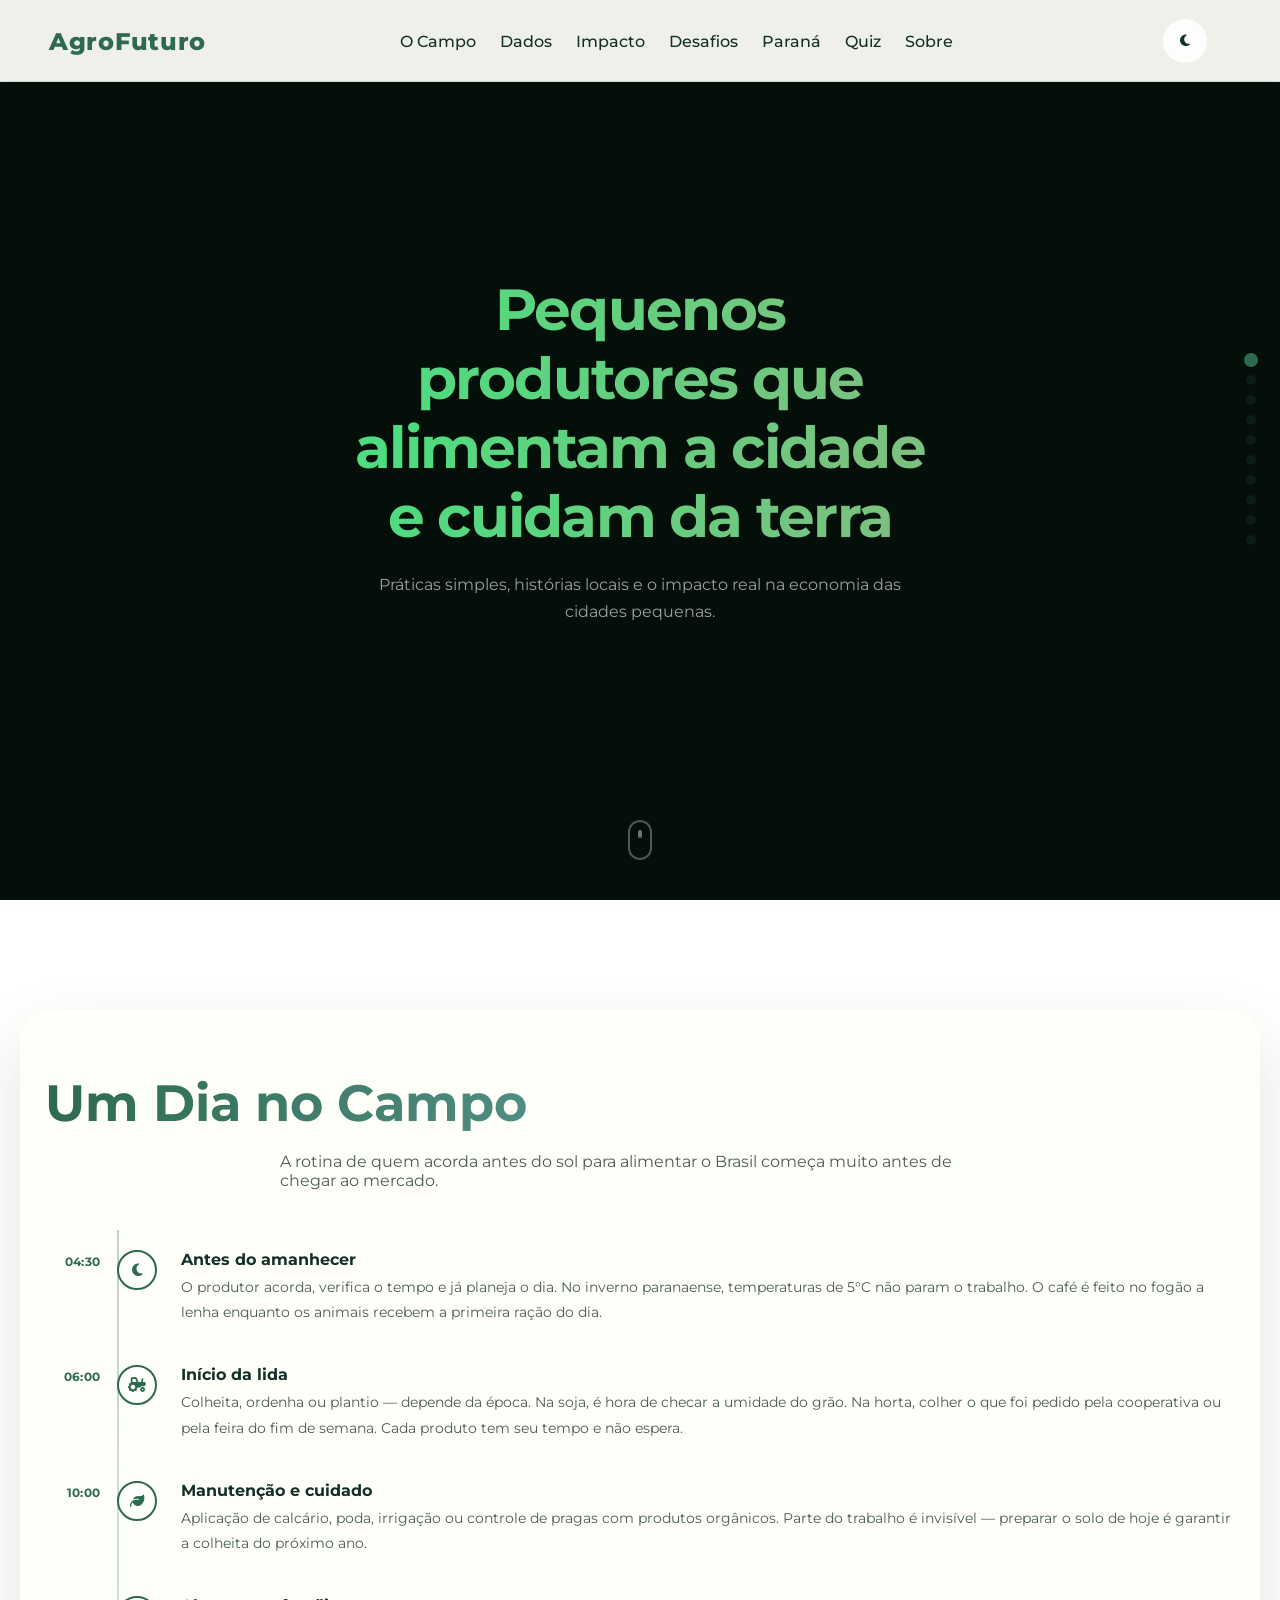
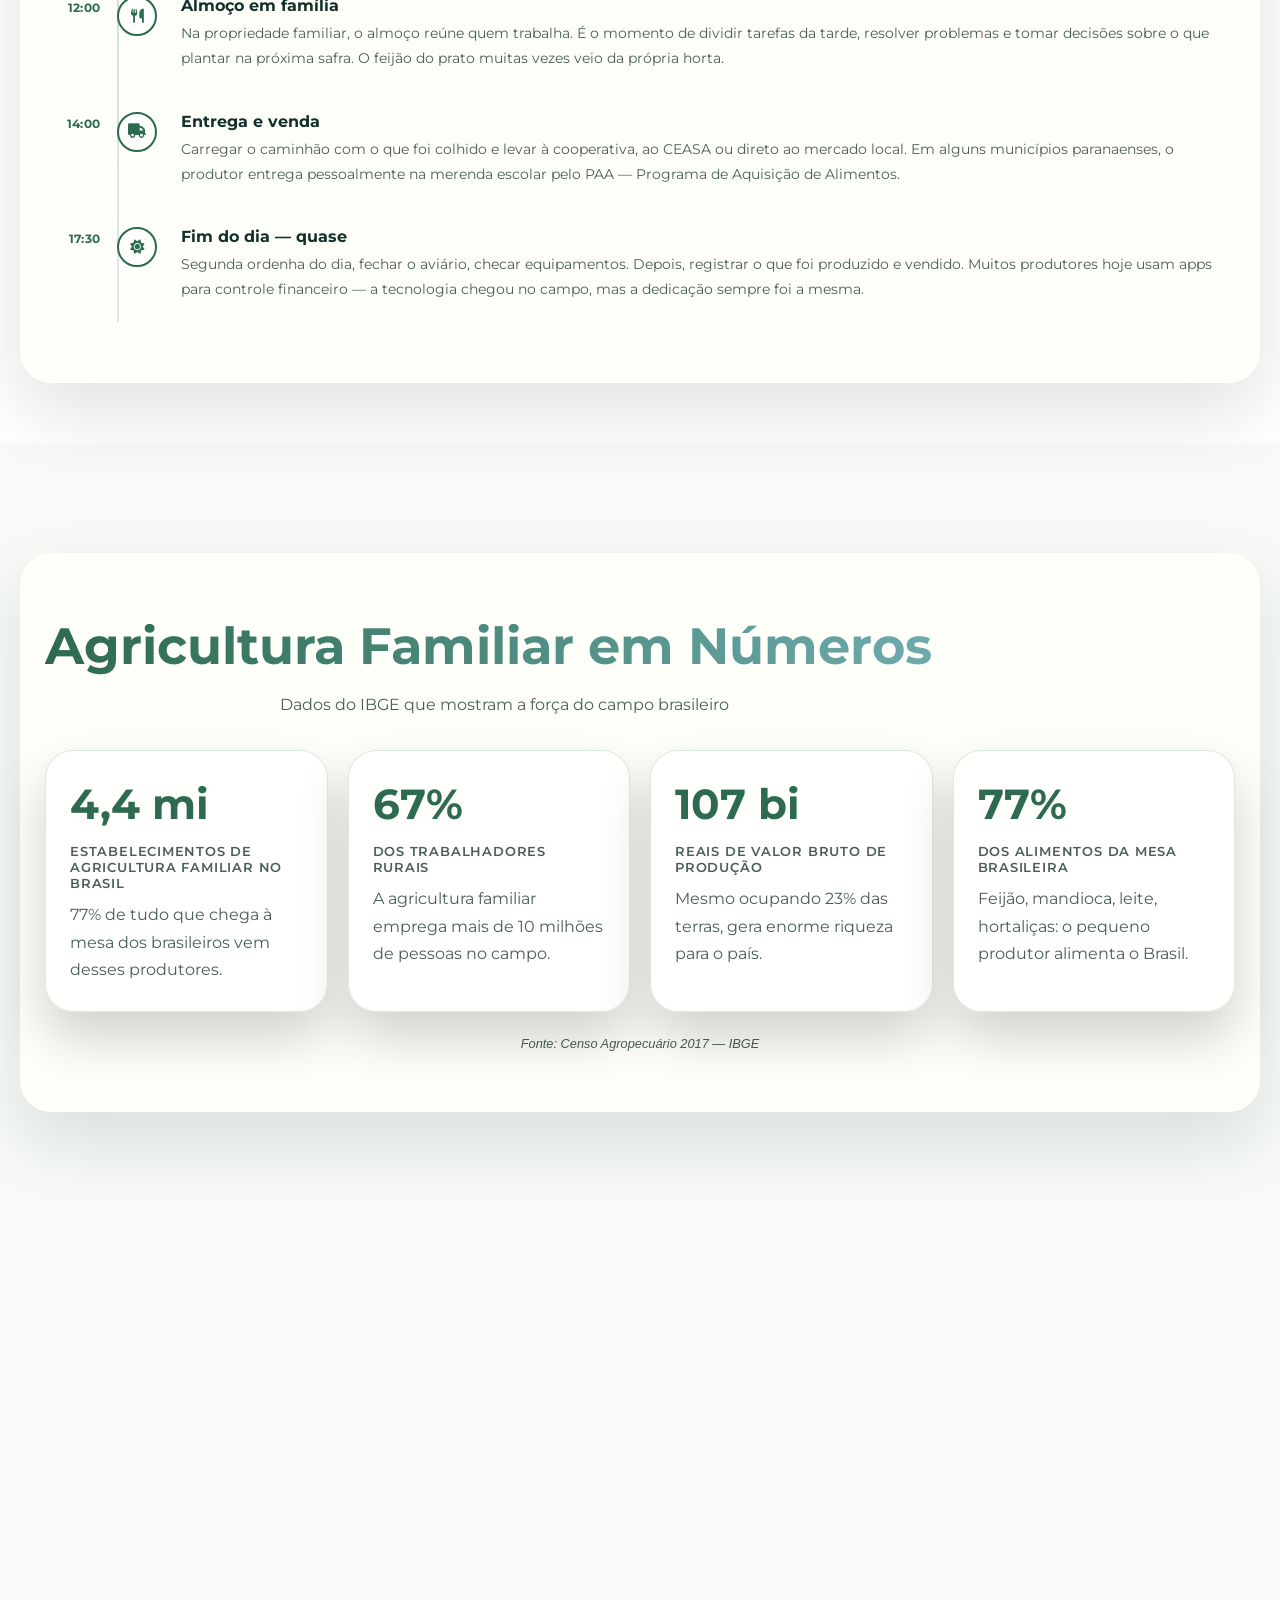
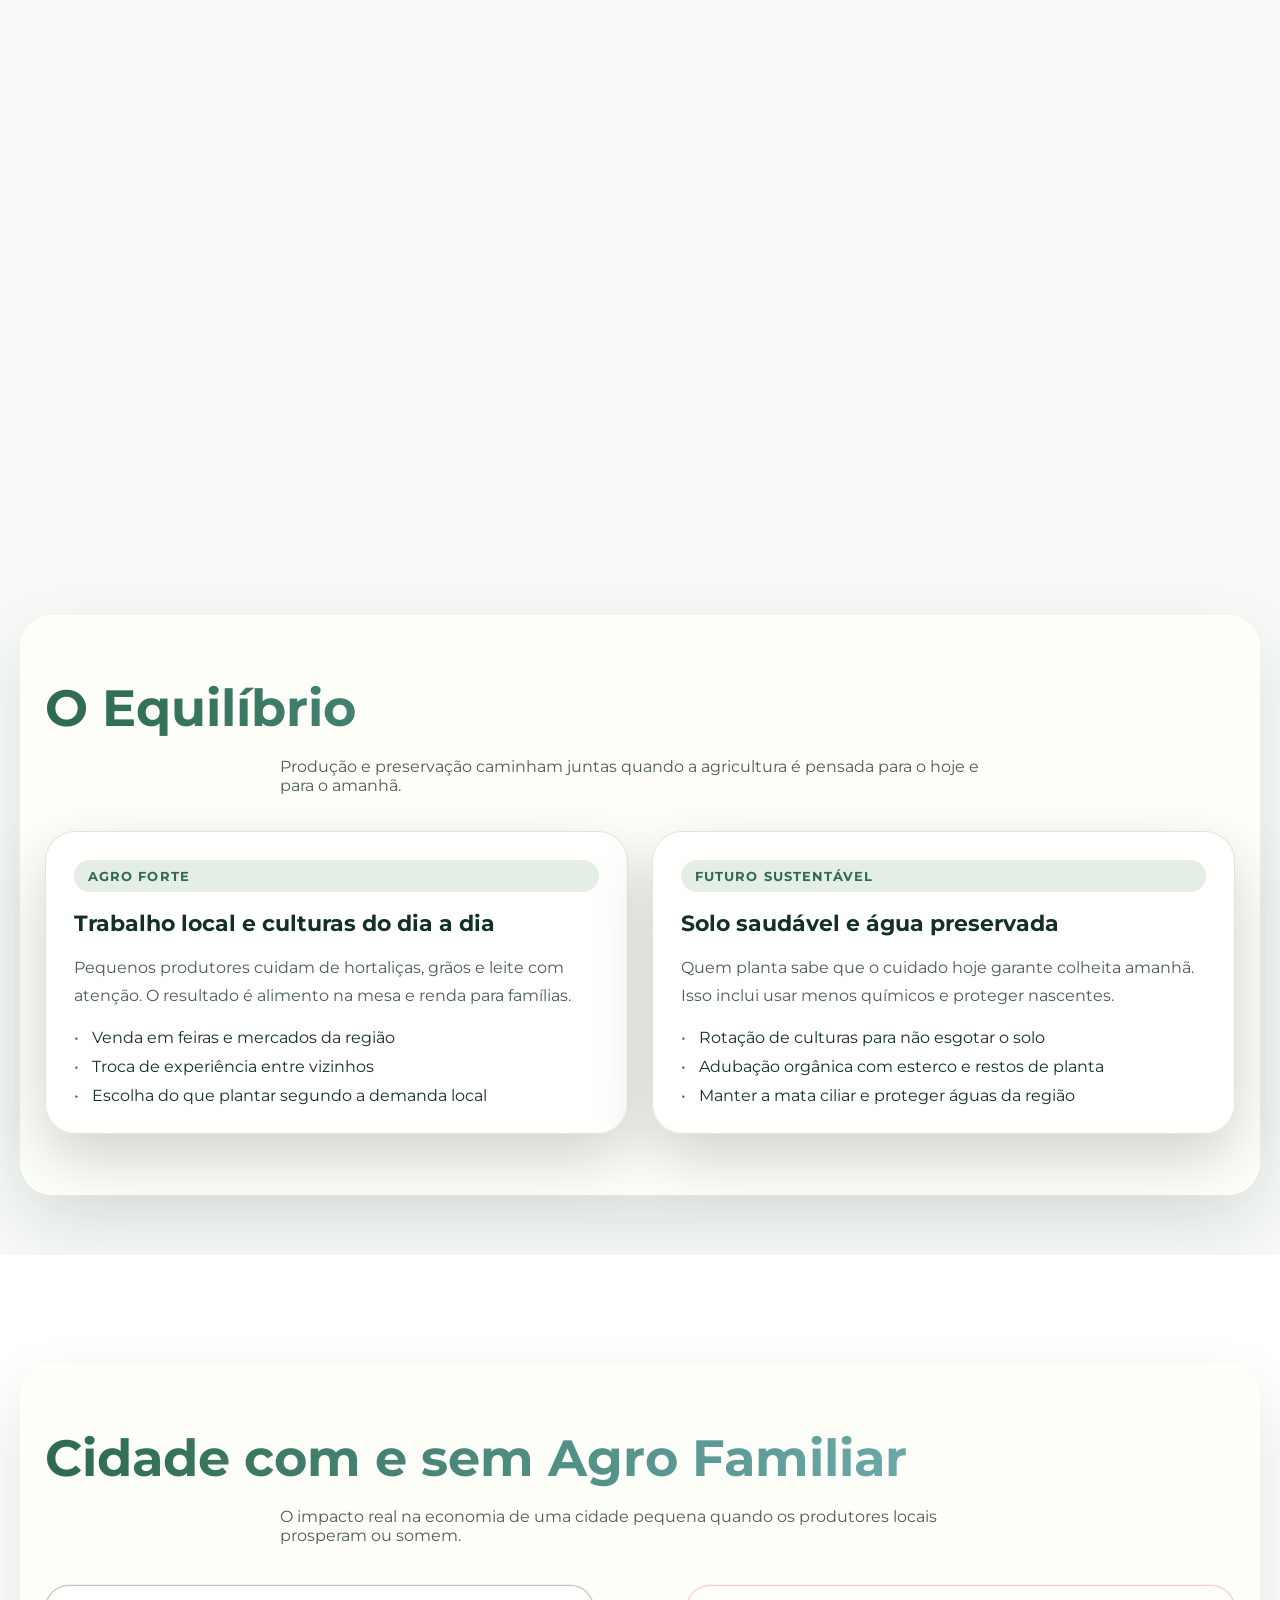
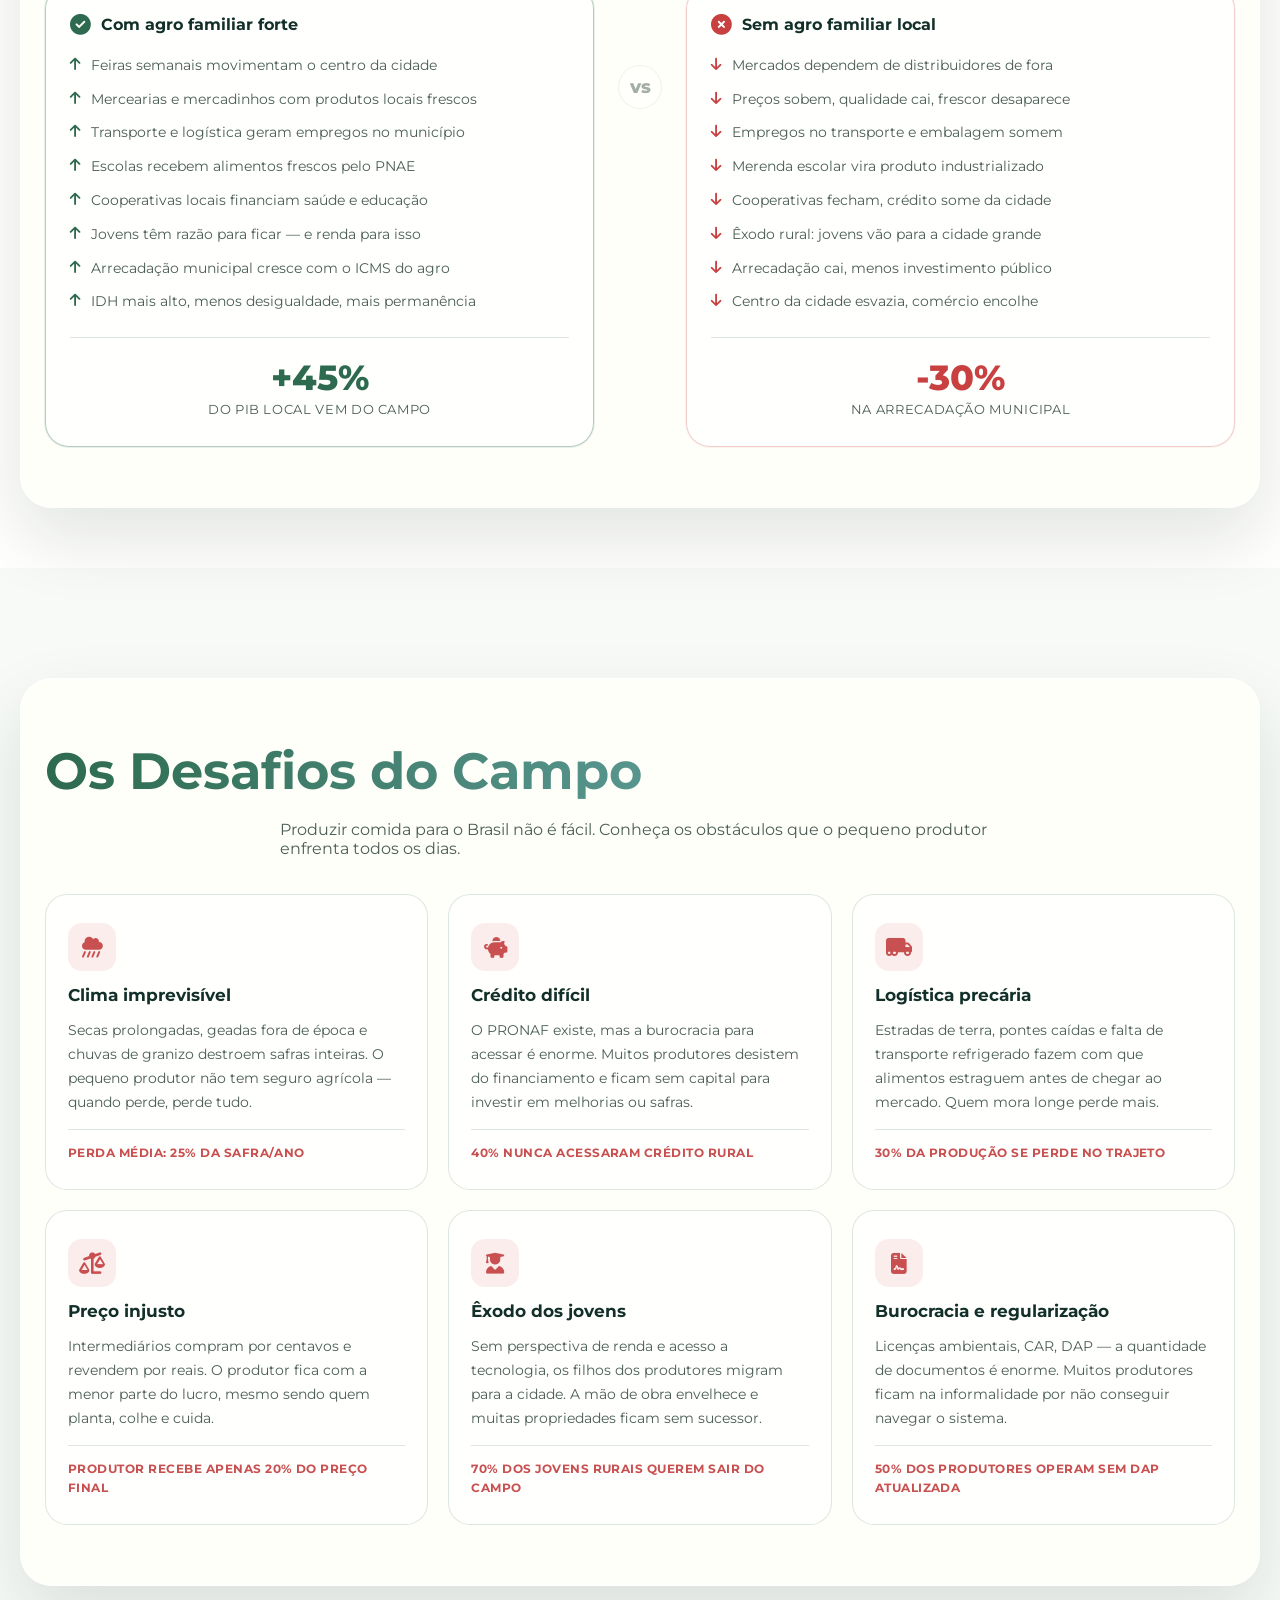
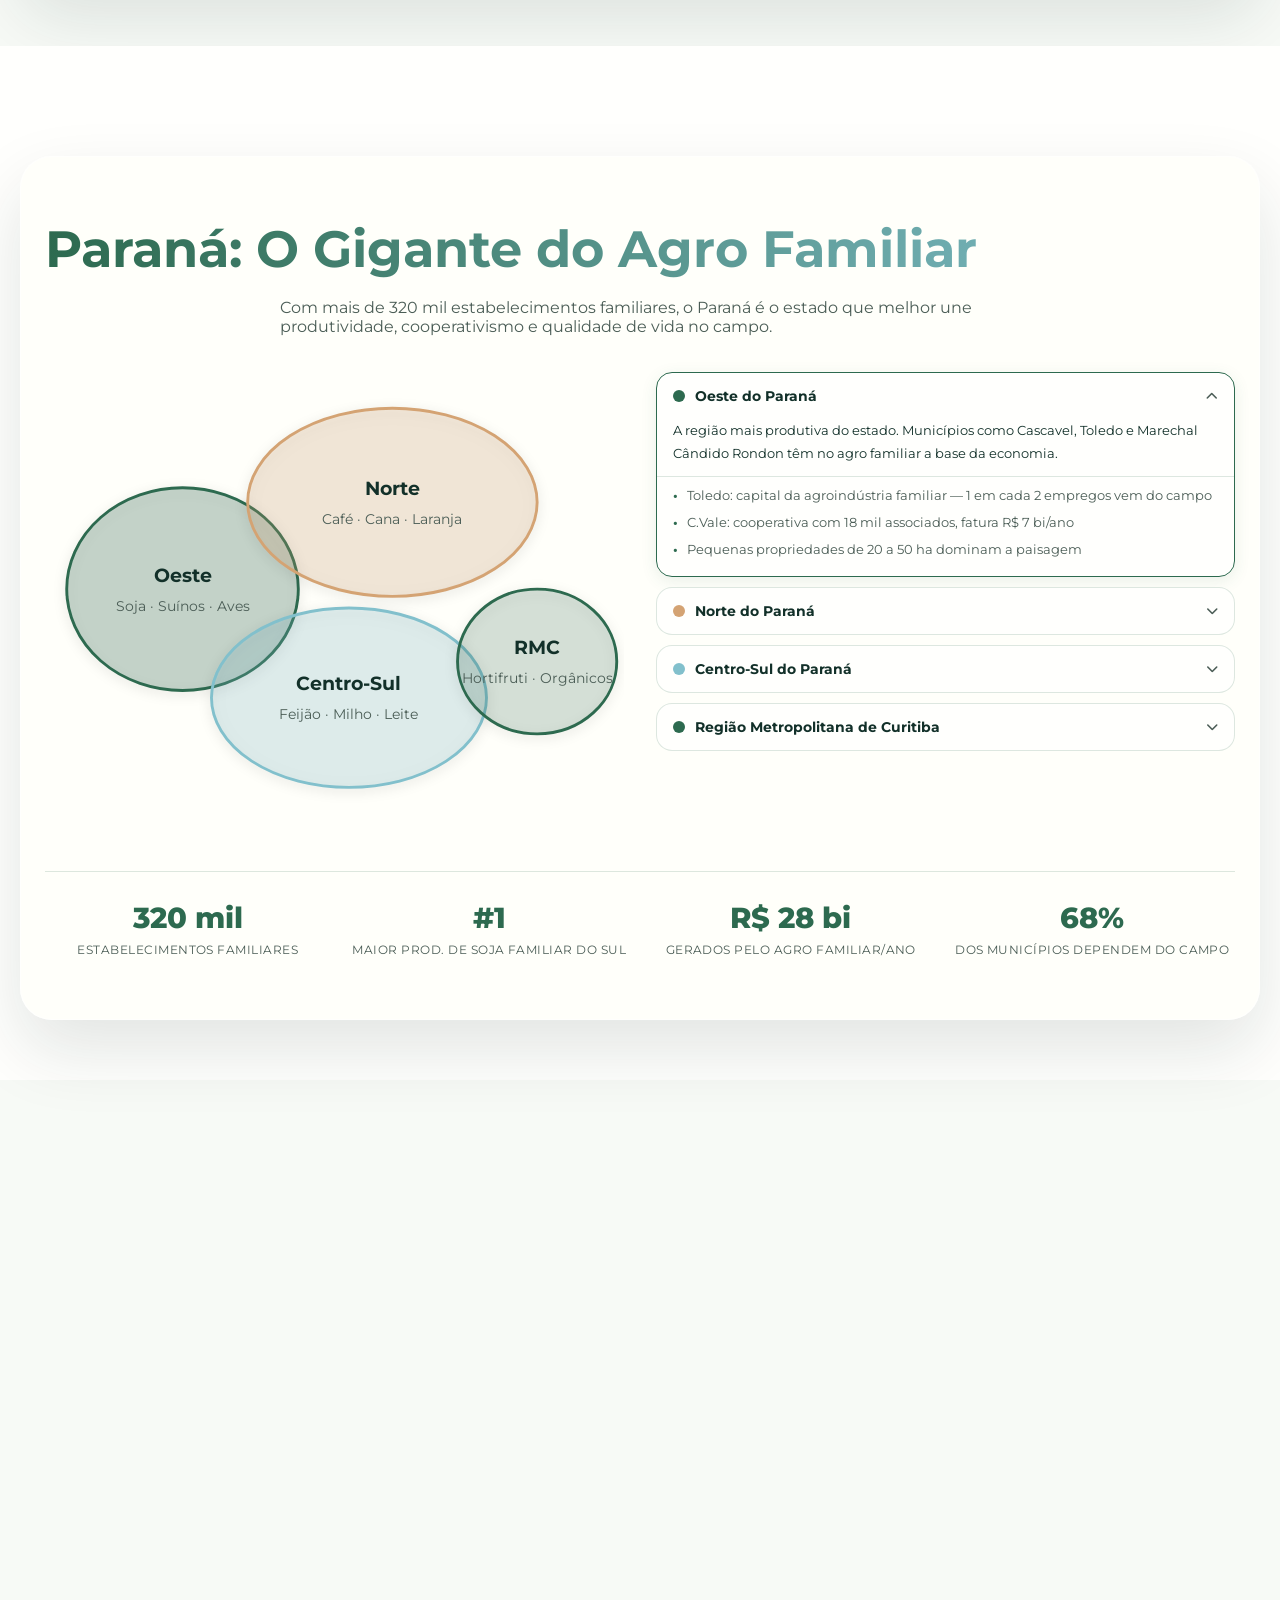
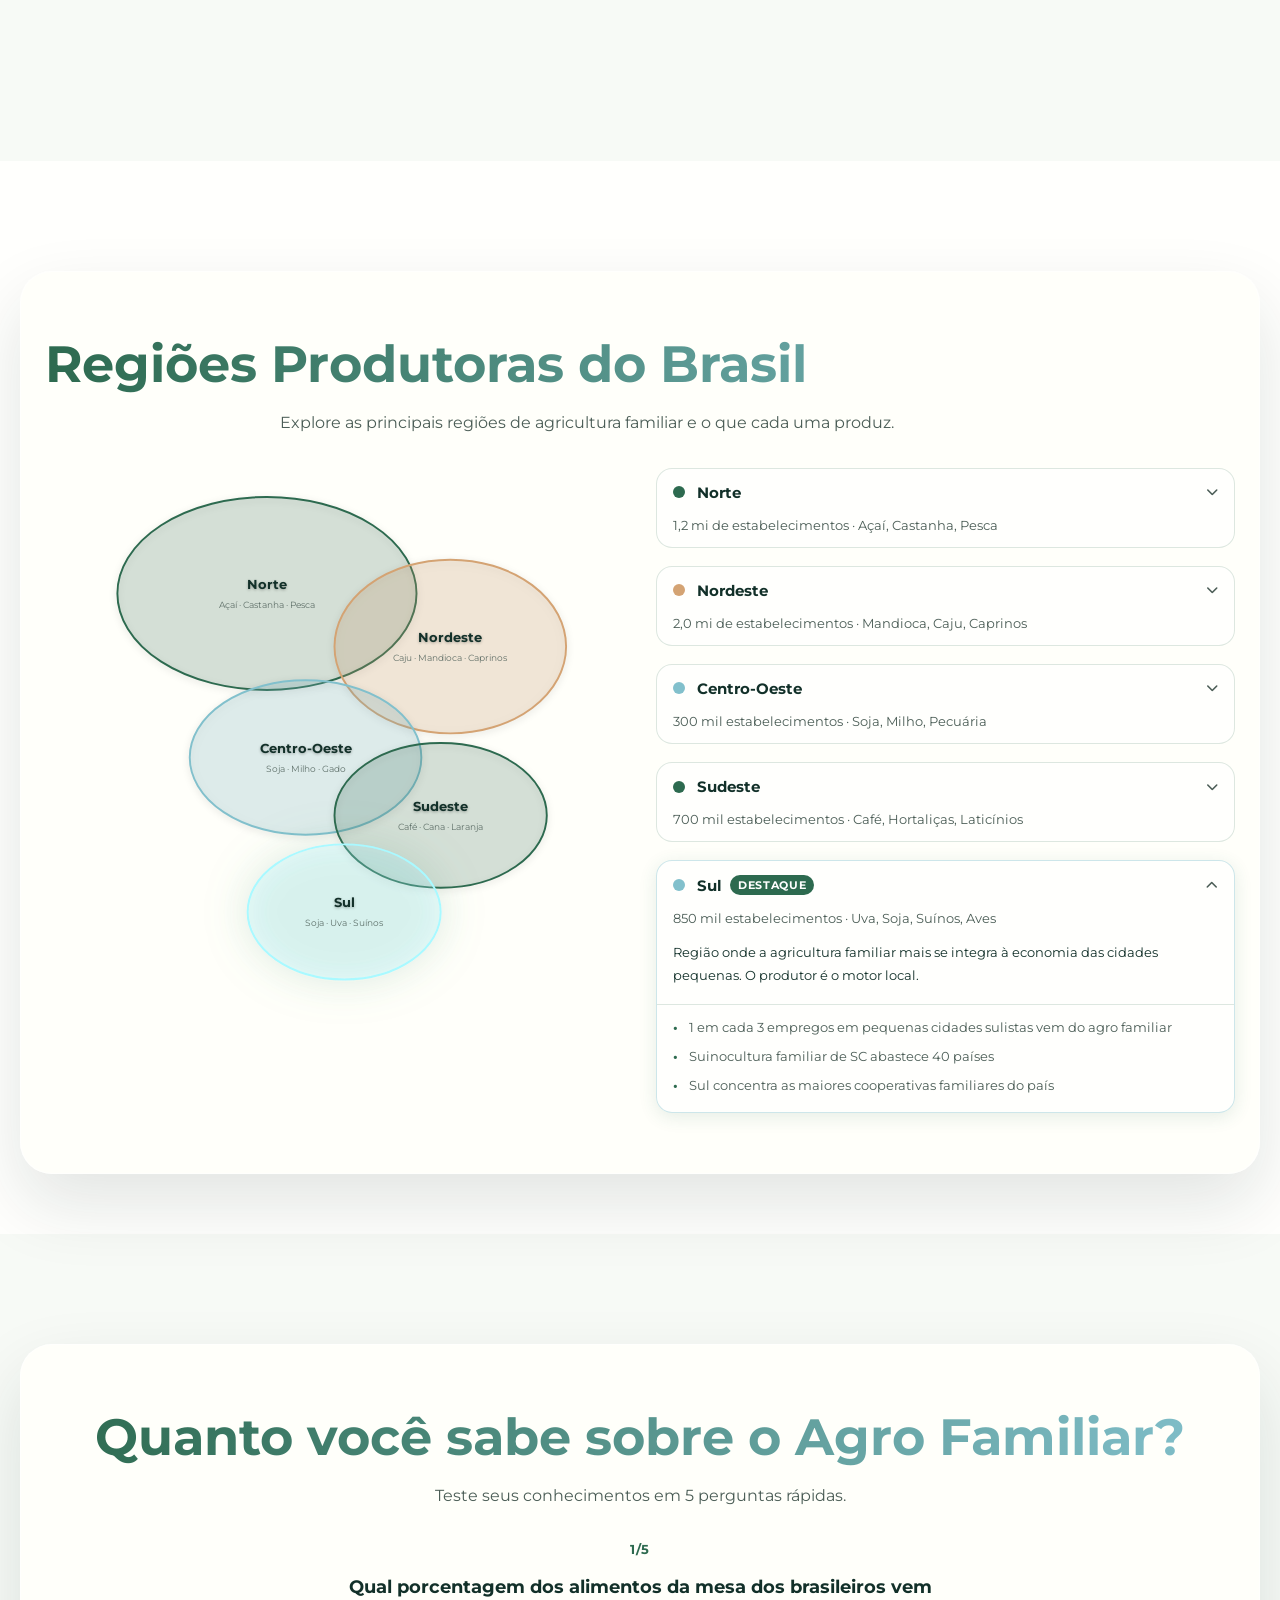
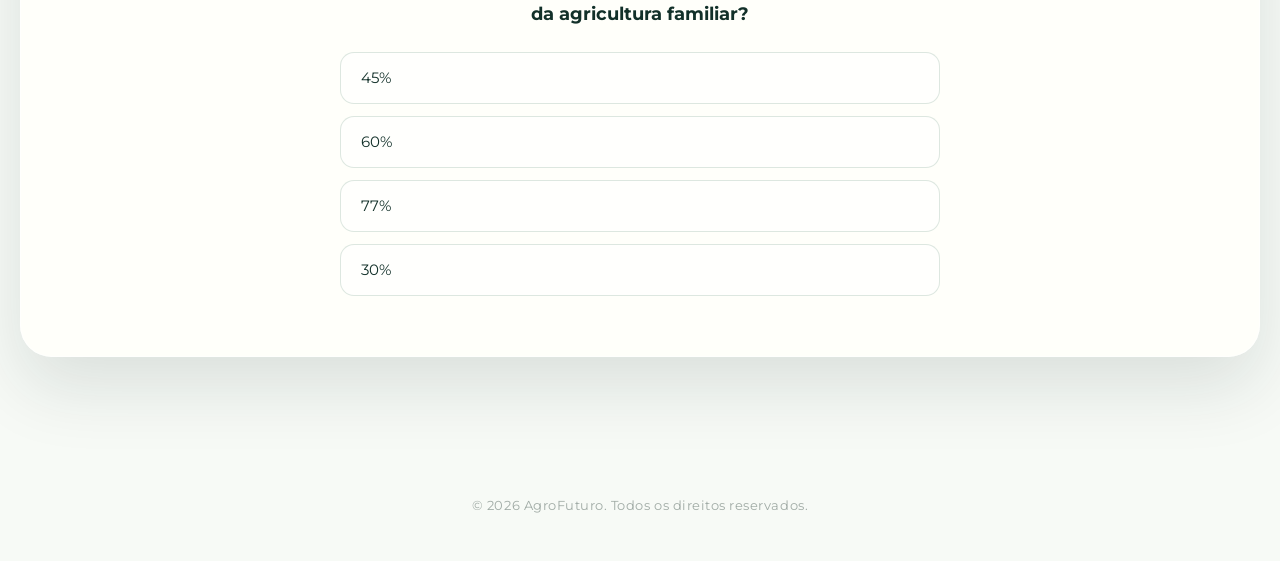
==== commit e87d8913: "Remove comentarios e creditos, adiciona README" ====
--- a/index.html
+++ b/index.html
@@ -1,4 +1,4 @@
-<!DOCTYPE html>
+﻿<!DOCTYPE html>
 <html lang="pt-BR" style="background:#071f14">
 <head>
 <meta charset="UTF-8">
@@ -11,7 +11,6 @@
 </head>
 <body>
 
-<!-- Loading Screen -->
 <div id="loading-screen">
   <div class="loading-content">
     <div class="loading-logo">
@@ -46,7 +45,6 @@
 </header>
 
 <main>
-  <!-- HERO -->
   <section id="hero">
     <div class="hero-overlay">
       <div class="hero-content">
@@ -61,7 +59,6 @@
     </div>
   </section>
 
-  <!-- UM DIA NO CAMPO -->
   <section id="dia-no-campo" class="section section-alt fade-section">
     <div class="section-overlay">
       <h2>Um Dia no Campo</h2>
@@ -119,7 +116,6 @@
     </div>
   </section>
 
-  <!-- STATS -->
   <section class="stats-section section fade-section">
     <div class="section-overlay">
       <h2 class="stats-title">Agricultura Familiar em Números</h2>
@@ -176,7 +172,6 @@
     </div>
   </section>
 
-  <!-- SABIA QUE -->
   <section id="sabia-que" class="section section-alt fade-section">
     <div class="section-overlay">
       <h2>Sabia que?</h2>
@@ -218,7 +213,6 @@
     </div>
   </section>
 
-  <!-- EQUILÍBRIO -->
   <section id="equilibrio" class="section fade-section">
     <div class="section-overlay">
       <h2>O Equilíbrio</h2>
@@ -266,7 +260,6 @@
     </div>
   </section>
 
-  <!-- COMPARATIVO VISUAL -->
   <section id="comparativo" class="section section-alt fade-section">
     <div class="section-overlay">
       <h2>Cidade com e sem Agro Familiar</h2>
@@ -320,7 +313,6 @@
   </section>
 
 
-  <!-- DESAFIOS -->
   <section id="desafios" class="section fade-section">
     <div class="section-overlay">
       <h2>Os Desafios do Campo</h2>
@@ -378,7 +370,6 @@
     </div>
   </section>
 
-  <!-- PARANÁ -->
   <section id="parana" class="section section-alt fade-section">
     <div class="section-overlay">
       <h2>Paraná: O Gigante do Agro Familiar</h2>
@@ -476,7 +467,6 @@
     </div>
   </section>
 
-  <!-- TECNOLOGIA -->
   <section id="tecnologia" class="section fade-section">
     <div class="section-overlay">
       <h2>Tecnologia e Inovação Acessível</h2>
@@ -521,7 +511,6 @@
     </div>
   </section>
 
-  <!-- MAPA -->
   <section id="mapa" class="section section-alt fade-section">
     <div class="section-overlay">
       <h2>Regiões Produtoras do Brasil</h2>
@@ -634,7 +623,6 @@
     </div>
   </section>
 
-  <!-- QUIZ -->
   <section id="quiz" class="section fade-section">
     <div class="section-overlay" style="text-align:center">
       <h2>Quanto você sabe sobre o Agro Familiar?</h2>
@@ -663,12 +651,10 @@
 
 <footer>
   <p>&copy; 2026 AgroFuturo. Todos os direitos reservados.</p>
-  <p style="margin-top:8px"><a href="https://github.com/enzo-morais" target="_blank" rel="noopener" style="color:var(--primary-color);text-decoration:none;font-weight:600">Criado por Enzo Morais</a></p>
 </footer>
 
 <button id="back-to-top"><i class="fas fa-arrow-up"></i></button>
 
-<!-- Scroll Indicator -->
 <div class="scroll-indicator" id="scroll-indicator"></div>
 
 <script src="script.js"></script>
--- a/style.css
+++ b/style.css
@@ -1,5 +1,4 @@
-/* ===== SKELETON LOADING ===== */
-.skeleton-active {
+﻿.skeleton-active {
   pointer-events: none;
   display: flex !important;
   flex-direction: column;
@@ -26,7 +25,6 @@
 .sk-badge  { height: 28px; width: 110px; border-radius: 999px; }
 .sk-icon   { height: 42px; width: 42px; border-radius: 10px; }
 
-/* Transição ao revelar conteúdo real */
 .skeleton-reveal-enter {
   animation: sk-reveal 0.5s ease forwards;
 }
@@ -35,7 +33,6 @@
   to   { opacity: 1; transform: translateY(0); }
 }
 
-/* ===== LOADING SCREEN ===== */
 #loading-screen {
   position: fixed;
   inset: 0;
@@ -100,7 +97,6 @@
   letter-spacing: 0.06em;
 }
 
-/* ===== STATS ===== */
 .stats-title {
   font-size: clamp(1.8rem, 3vw, 2.6rem);
   margin-bottom: 8px;
@@ -126,7 +122,6 @@
   font-style: italic;
 }
 
-/* ===== MAPA ===== */
 .map-wrapper {
   display: grid;
   grid-template-columns: 1fr 1fr;
@@ -289,7 +284,6 @@
   color: var(--primary-color);
   font-weight: 700;
 }
-/* Sul destaque */
 .map-legend-item[data-region="sul"] {
   border-color: rgba(130,192,204,0.4);
 }
@@ -297,7 +291,6 @@
   .map-wrapper { grid-template-columns: 1fr; }
 }
 
-/* Reset */
 * {
   margin: 0;
   padding: 0;
@@ -459,7 +452,6 @@
   transform: translateY(0);
 }
 
-/* Header */
 header {
   position: fixed;
   top: 0;
@@ -594,7 +586,6 @@
 }
 nav.active a { margin: 0; }
 
-/* Hero */
 section[id$='hero'] {
   min-height: 100vh;
   display: flex;
@@ -692,7 +683,6 @@
   border-color: rgba(255,255,255,0.16);
 }
 
-/* Stats */
 .stats-grid {
   display: grid;
   grid-template-columns: repeat(auto-fit, minmax(200px, 1fr));
@@ -716,7 +706,6 @@
   line-height: 1.7;
 }
 
-/* Section cards */
 .pillars-grid,
 .story-grid,
 .tech-grid {
@@ -821,7 +810,6 @@
   margin: 0;
 }
 
-/* Sections */
 .section {
   padding: 110px 20px 60px;
 }
@@ -1043,7 +1031,6 @@
   .hero-content { padding-bottom: 80px; }
 }
 
-/* ===== UM DIA NO CAMPO ===== */
 .timeline-day {
   margin-top: 40px;
   position: relative;
@@ -1109,7 +1096,6 @@
   .timeline-icon { width: 32px; height: 32px; font-size: 0.75rem; }
 }
 
-/* ===== SABIA QUE ===== */
 .facts-grid {
   display: grid;
   grid-template-columns: repeat(4, 1fr);
@@ -1127,7 +1113,6 @@
   opacity: 0;
   transform: translateY(20px);
   transition: opacity 0.6s ease, transform 0.6s ease, border-color var(--transition), box-shadow var(--transition);
-  /* força mesma altura em toda linha */
   align-self: stretch;
 }
 .fact-card.visible {
@@ -1163,7 +1148,6 @@
   font-size: 1rem;
 }
 
-/* ===== COMPARATIVO ===== */
 .compare-wrapper {
   display: grid;
   grid-template-columns: 1fr auto 1fr;
@@ -1263,7 +1247,6 @@
   .compare-divider span { margin: 0 auto; }
 }
 
-/* ===== PARANÁ ===== */
 .pr-grid {
   display: grid;
   grid-template-columns: 1fr 1fr;
@@ -1393,7 +1376,6 @@
   .pr-stats-bar { grid-template-columns: repeat(2, 1fr); }
 }
 
-/* ===== DESAFIOS ===== */
 .challenges-grid {
   display: grid;
   grid-template-columns: repeat(3, 1fr);
@@ -1458,7 +1440,6 @@
 @media (max-width: 980px) { .challenges-grid { grid-template-columns: repeat(2, 1fr); } }
 @media (max-width: 600px) { .challenges-grid { grid-template-columns: 1fr; } }
 
-/* ===== QUIZ ===== */
 #quiz-container {
   max-width: 600px;
   margin: 36px auto 0;
@@ -1553,7 +1534,6 @@
   margin: 0 auto;
 }
 
-/* ===== PARTÍCULAS NO HERO ===== */
 .hero-particles {
   position: absolute;
   inset: 0;
@@ -1574,7 +1554,6 @@
   100% { opacity: 0; transform: translateY(100vh) rotate(360deg); }
 }
 
-/* ===== SCROLL INDICATOR ===== */
 .scroll-indicator {
   position: fixed;
   right: 24px;
@@ -1607,7 +1586,6 @@
   .scroll-indicator { display: none; }
 }
 
-/* ===== PAGE TRANSITION ===== */
 .page-transition-out {
   animation: page-out 0.4s ease forwards;
 }
@@ -1615,7 +1593,6 @@
   to { opacity: 0; transform: translateY(-10px); }
 }
 
-/* ===== SCROLL INVITE ===== */
 .scroll-invite {
   position: absolute;
   bottom: 40px;
